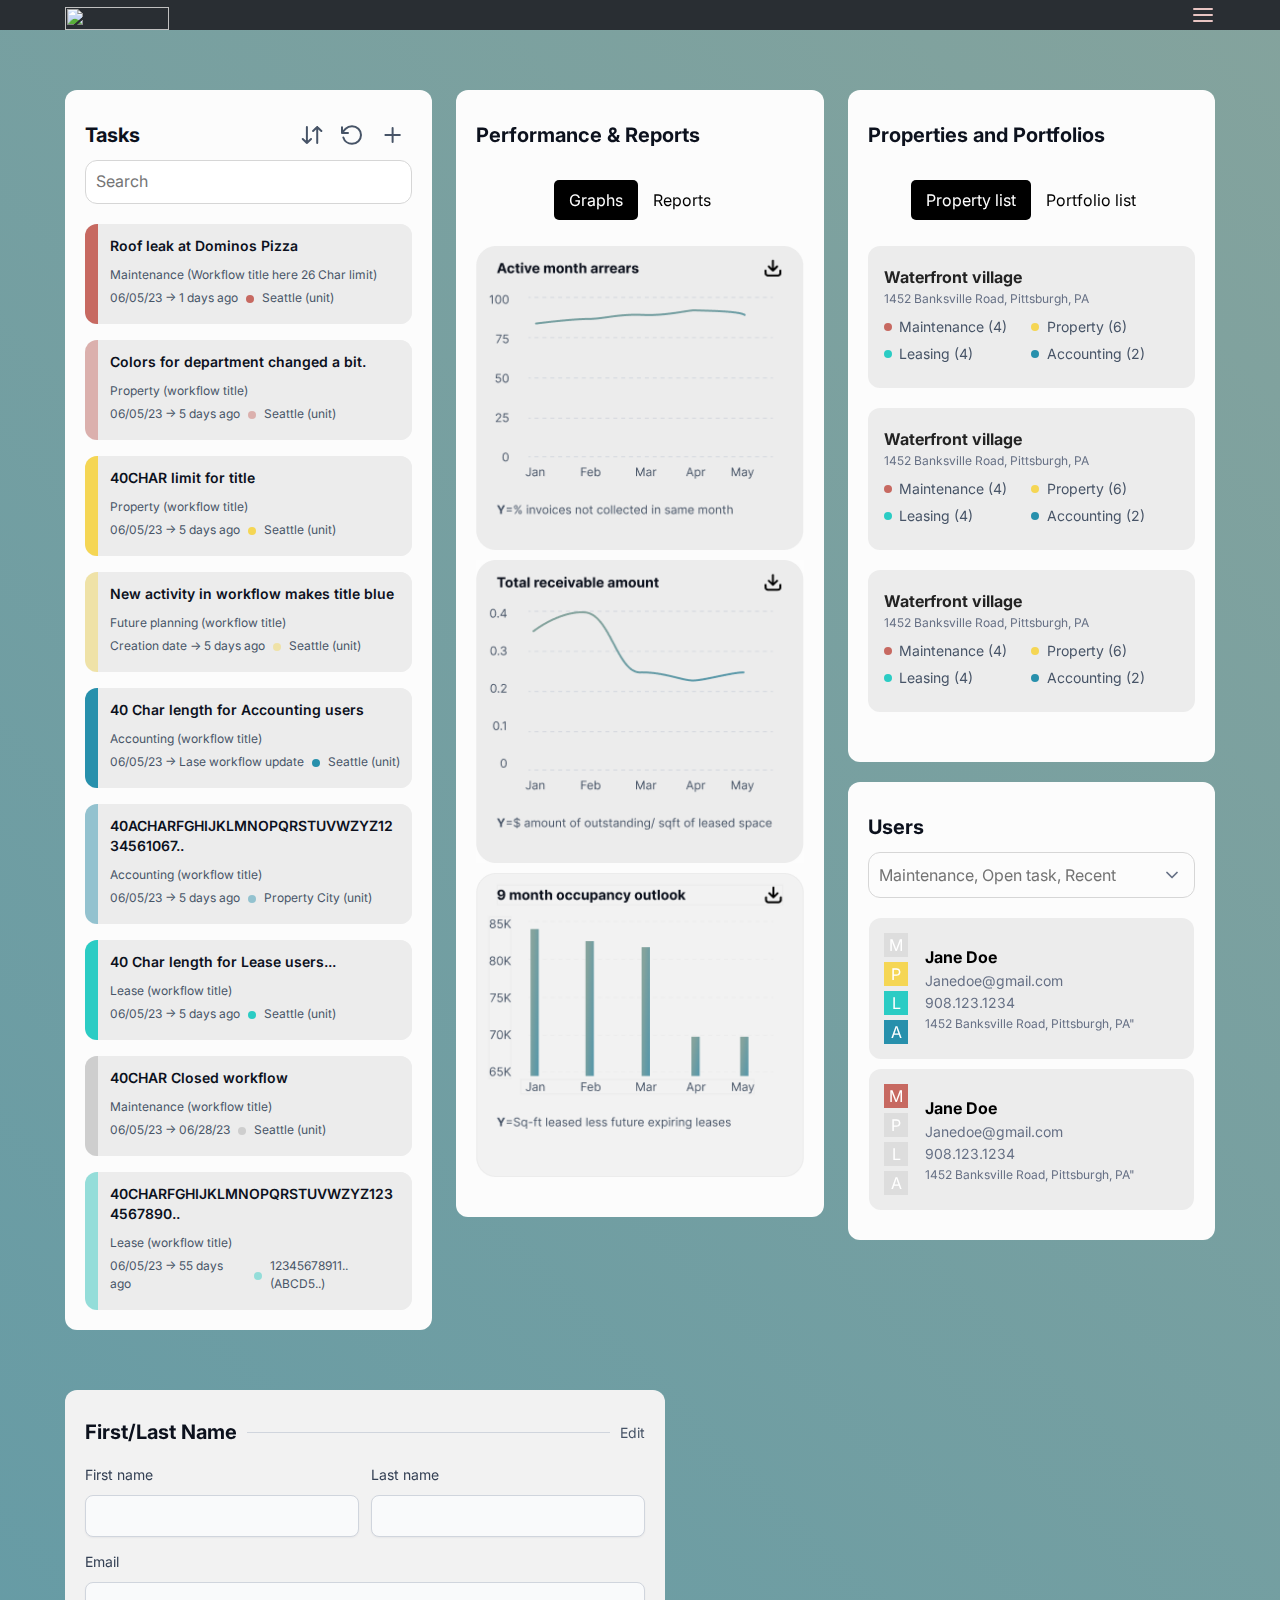
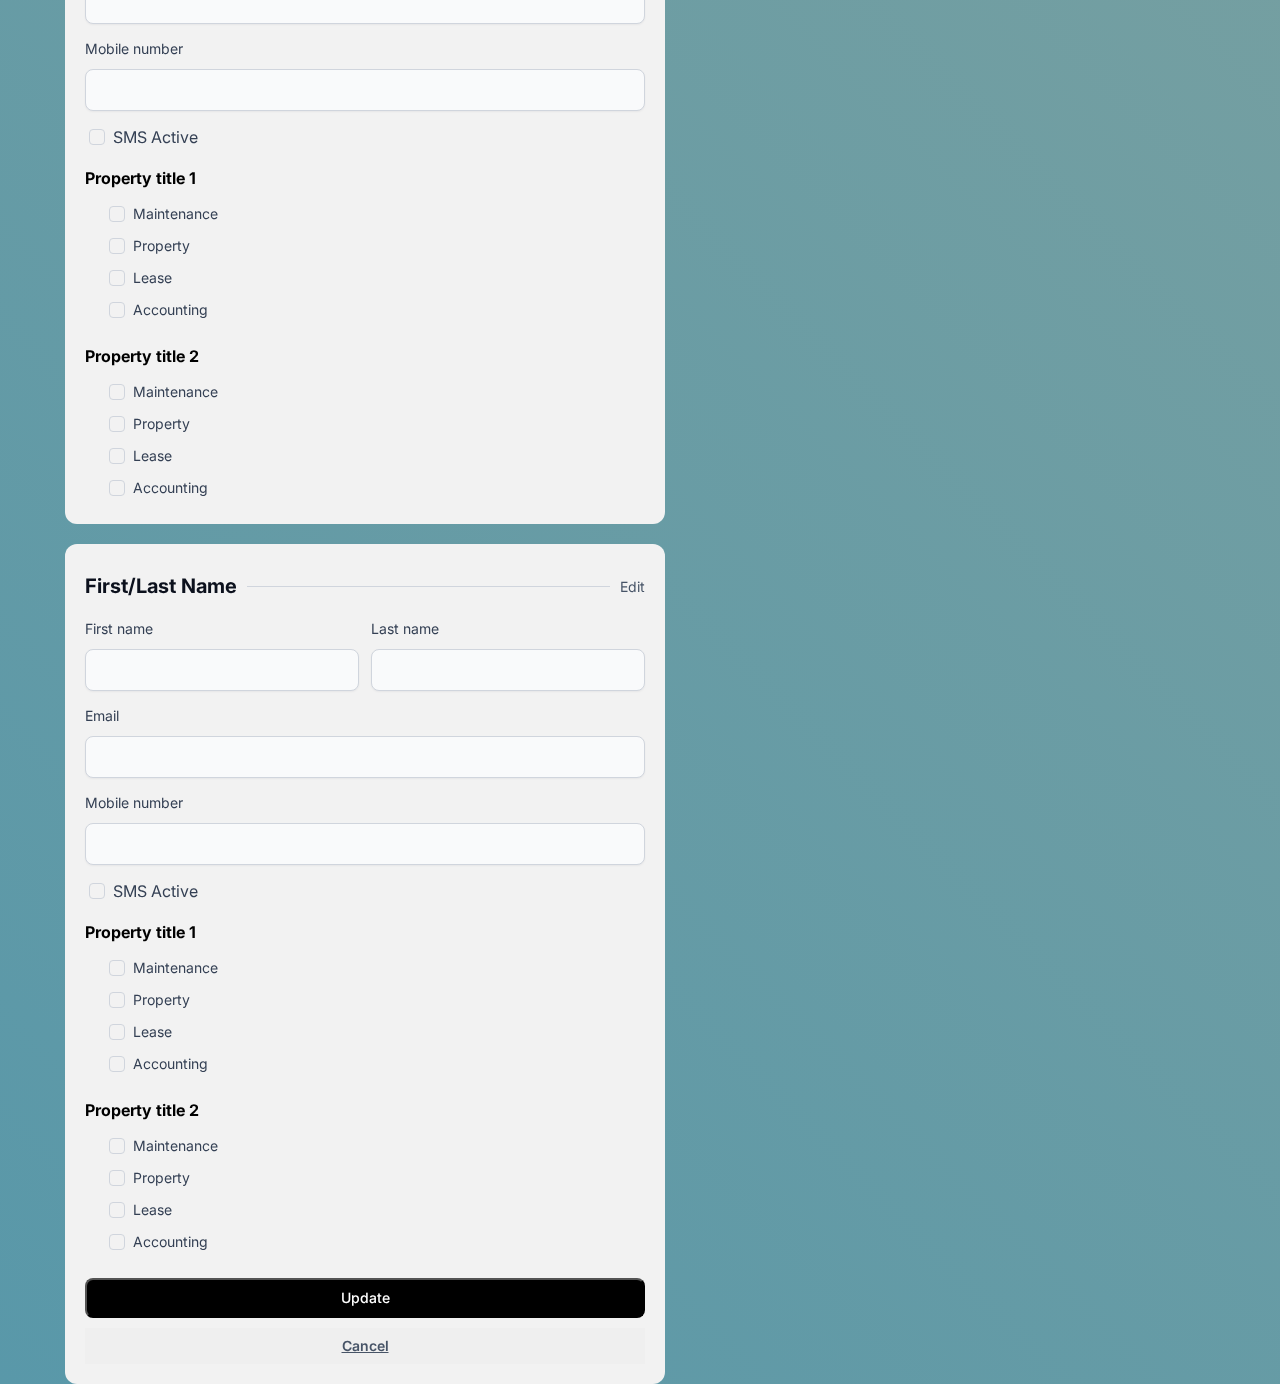
==== index.html @ 8944c0e0 "css" ====
<!DOCTYPE html>
<html>
  <head>
    <meta charset="utf-8" />
    <meta name="viewport" content="width=device-width, initial-scale=1.0">
    <link rel="stylesheet" href="globals.css" />
    <link rel="stylesheet" href="/css/styleguide.css" />
    <link rel="stylesheet" href="/css/bootstrap.css" />
    <link rel="stylesheet" href="/css/style.css" />
    <link rel="stylesheet" href="globals.css" />
      <link rel="stylesheet" href="/css/styleguide.css" />
      <!-- <link rel="stylesheet" href="style.css" /> -->
    <script type="text/javascript" src="bootstrap.js"></script>
    <link rel="stylesheet" href="https://cdnjs.cloudflare.com/ajax/libs/font-awesome/6.6.0/css/all.min.css">
  </head>

  
  <body>
    <div class="dashboard-menu">
      <header class="frame-wrapper">
        <div class="container">
          <div class="row">
            <div class="col-md-6 col-sm-6">
              <img class="u-align-left u-image u-image-default u-image-1" src="https://assets.nicepagecdn.com/51f4b7da/6305210/images/LeasePixie.png" alt="" style="filter: invert(0);max-width: 140px;width: 104px;margin-top: 7px;height:23px">
            </div>
            <div class="col-md-6 col-sm-6 text-right">
              <button class="hamburger-button" onclick="toggleMenu()" aria-label="Open Menu"><img class="hamburger-icon" src="img/menu.svg" alt="Menu" /></button>
              <div id="hamburger-menu">
                <div class="header_menu">
                  <ul class="menu">
                    <li class="sub_menu_item show">
                      <p>Add</p>
                      <div class="sub_menu_arrow">
                        <div class="open_arrow" style="display: block;">
                          <img class="img" src="img/chevron-right.svg">
                        </div>
                        <div class="close_arrow" style="display: none;">
                          <img class="img" src="img/chevron-right-2.svg">
                        </div>
                      </div>
                      <ul class="sub_menu" style="display: block;">
                        <li>User</li>
                        <li>Property</li>
                        <li>Portfolio</li>
                      </ul>
                    </li>
                    <li class="sub_menu_item">
                      <p>Settings</p>
                      <div class="sub_menu_arrow">
                        <div class="open_arrow" style="display: none;">
                          <img class="img" src="img/chevron-right.svg">
                        </div>
                        <div class="close_arrow" style="display: block;">
                          <img class="img" src="img/chevron-right-2.svg">
                        </div>
                      </div>
                      <ul class="sub_menu" style="display: none;">
                        <li>User</li>
                        <li>Portfolio</li>
                      </ul>
                    </li>
                  </ul>
                  
                    
                    <!-- <li class="sub_menu_item">
                      <p>Protfolio list</p>
                        <div class="sub_menu_arrow">
                          <div class="open_arrow">
                            <img class="img" src="img/chevron-right-2.svg">
                          </div>
                          <div class="close_arrow">
                            <img class="img" src="img/chevron-right.svg">
                          </div>
                        </div>
                      <ul class="sub_menu">
                        <li>Sub category 1</li>
                        <li>Sub category 2</li>
                      </ul>
                    </li>
                    <li>Portfolio settings</li>  -->
                  </ul>
                  <div class="graphs-wrapper"><a href="#">Sign out</a></div>
                </div>
              </div>
            </div>
          </div>
        </div>
      </header>

      <div class="breadcrumb_sec" style="display: none;">
        <div class="container">
          <div class="row">
            <div class="col-md-6">
              <img src="img/breadcrumb_logo.svg">
            </div>
            <div class="col-md-6">
              <button class="hamburger-button" onclick="toggleMenu()" aria-label="Open Menu"><img class="hamburger-icon" src="img/menu_icon_black.svg" alt="Menu"></button>
            </div>
          </div>
        </div>
        <div class="container breadcrumb_page">
          <div class="row">
            <div class="col-md-12">
              <ul>
                <li><a href="#">Portfolio Title</a></li>
                <li><a href="#">User Account</a></li>
              </ul>
            </div>
          </div>
        </div>
      </div>

      <div class="main_section">
        <div class="container">
          <div class="row">
            <div class="col-md-4 mb20">
              <div class="news_info_box">
                <div class="box_contant">
                  <div class="heading">
                    <div class="text-wrapper-2">Tasks</div>
                    
                    <div class="top_features">
                      <div class="filter_icon">
                        <div class="filter_open">
                          <img src="img/switch-vertical.svg">
                        </div>
                        <div class="open_menu filter_menu" style="margin-top:-1.6px ; display:none;">
                          <div class="department_info">
                            <div class="menu_title">
                              <span><strong>Department</strong></span>
                              <p><a href="">View all</a></p>
                            </div>
                            <label class="form-group">
                              <input type="checkbox" name="department-info" value="maintenance" id="maintenance" onclick="handleCheckboxClick(this)">Maintenance
                            </label>
                            <label class="form-group">
                              <input type="checkbox" name="department-info" value="property" id="property" onclick="handleCheckboxClick(this)">Property
                            </label>
                            <label class="form-group">
                              <input type="checkbox" name="department-info" value="lease" id="lease" onclick="handleCheckboxClick(this)">Lease
                            </label>
                            <label class="form-group">
                              <input type="checkbox" name="department-info" value="accounting" id="accounting" onclick="handleCheckboxClick(this)">Accounting
                            </label>
                            <label class="form-group">
                              <input type="checkbox" name="department-info" value="Stars and Invites" id="Star-sand-Invites" onclick="handleCheckboxClick(this)">Stars and Invites
                            </label>
                            <label class="form-group">
                              <input type="checkbox" name="department-info" value="No Stars" id="No-Stars" onclick="handleCheckboxClick(this)">No Stars
                            </label>
                          </div>
                          <div class="workflow_status">
                            <div class="menu_title">
                              <span><strong>Workflow status</strong></span>
                              <p style="display: none;"><a href="">View all</a></p>
                            </div>
                            <label class="form-group">
                              <input type="checkbox" name="workflow-status" value="opentasks" id="open_tasks" onclick="handleCheckboxClick(this)">Open tasks
                            </label>
                            <label class="form-group">
                              <input type="checkbox" name="workflow-status" value="closedtasks" id="closed_tasks" onclick="handleCheckboxClick(this)">Closed tasks
                            </label>
                          </div>
                          <div class="sort_order">
                            <div class="menu_title">
                              <span><strong>Sort oder</strong></span>
                              <p style="display: none;"><a href="">View all</a></p>
                            </div>
                            <label class="form-group">
                              <input type="checkbox" name="sort-order" value="recenttop" id="recent_top" onclick="handleCheckboxClick(this)">Recent on top
                            </label>
                            <label class="form-group">
                              <input type="checkbox" name="sort-order" value="recentbottom" id="recent_bottom" onclick="handleCheckboxClick(this)">Recent on bottom
                            </label>
                          </div>
                        </div>
                        <div class="filter_refresh">
                          <img src="img/refresh.svg">
                        </div>
                        <div class="filter_add">
                          <img src="img/plus.svg" alt="Add Workflow">
                        </div>                      
                       
                        <div class="filter_search" style="display: none;">
                          <i class="fa-solid fa-magnifying-glass"></i>
                        </div>
                      </div>
                    </div>
                    <!-- Add Workflow to... -->
                      <!-- Initially hidden form -->
                        <form id="workflow_decribe" class="workflow_add_menu filter_menu">
                          <div class="menu_title">
                            <span><strong>Add Workflow to...</strong></span>
                            <img class="close_form_btn" src="img/x.svg" alt="close">
                          </div>
                          <textarea name="decribe-wordflow" rows="3" placeholder="2 line text box"></textarea>
                          <button type="button" id="suggest_workflow">Suggest workflow</button>
                          <button type="button" id="skip" style="background-color: #f2f2f2;">Skip</button>
                        </form>
                      <!-- Initially hidden Add Menu -->
                      <div class="add_menu filter_menu" id="workflow_decribe_after_skip">
                        <div class="menu_space">
                          <div class="menu_title">
                            <span><strong>Add Workflow</strong></span>
                            <img class="close_workflow_btn" src="img/x.svg">
                          </div>
                          <div class="add_item_form">
                            <div class="form-group">
                              <label for="workflow">Workflow</label>
                              <select name="Workflow" id="choose_workflow" aria-placeholder="Enter workflow">
                                <option value="Workflow-1">Workflow-1</option>
                                <option value="Workflow-2">Workflow-2</option>
                                <option value="Workflow-3">Workflow-3</option>
                                <option value="Workflow-4">Workflow-4</option>
                              </select>
                            </div>
                            <div class="form-group">
                              <label for="workflow">Workflow Title</label>
                              <input type="text" placeholder="Workflow title here">
                            </div>
                            <div class="form-group">
                              <label for="date">Unit</label>
                              <input type="date" min="2024-01-01" max="2034-01-01" placeholder="Enter date">
                            </div>
                            <div class="form-group">
                              <label for="location">Vendor</label>
                              <input type="text" placeholder="Enter city">
                            </div>
                            <button type="button" id="add">Add</button>
                          </div>
                        </div>
                      </div>
                    <!--  -->
                  </div>
                  <div class="filter_search_box">
                    <form class="search-box">
                      <input type="search" name="focus" placeholder="Search" id="search-input" value="">
                    </form>
                  </div>
                  <div class="latest_news_box">                    
                    <div class="flex_wrap_box">
                      <div class="rectangle-1"></div>
                      <div class="tile-revised">
                        <div class="div-wrapper">
                          <p class="text-wrapper-4">Roof leak at Dominos Pizza</p>
                          <div class="div-3">Maintenance (Workflow title here 26 Char limit)</div>
                          <div class="frame-11">
                            <div class="div-3">06/05/23 -> 1 days ago</div>
                            <div class="ellipse-1"></div>
                            <div class="div-3">Seattle (unit)</div>
                          </div>
                        </div>
                      </div>
                    </div>
                    <div class="flex_wrap_box">
                      <div class="rectangle-2"></div>
                          <div class="tile-revised-2">
                            <div class="div-wrapper">
                              <p class="text-wrapper-4">Colors for department changed a bit.</p>
                              <div class="div-3">Property (workflow title)</div>
                              <div class="frame-11">
                                <div class="div-3">06/05/23 -> 5 days ago</div>
                                <div class="ellipse-2"></div>
                                <div class="div-3">Seattle (unit)</div>
                              </div>
                            </div>
                          </div>
                    </div>
                    <div class="flex_wrap_box">
                      <div class="rectangle-3"></div>
                        <div class="tile-revised-2">
                          <div class="div-wrapper">
                            <p class="text-wrapper-4">40CHAR limit for title</p>
                            <div class="div-3">Property (workflow title)</div>
                            <div class="frame-11">
                              <div class="div-3">06/05/23 -> 5 days ago</div>
                              <div class="ellipse-3"></div>
                              <div class="div-3">Seattle (unit)</div>
                            </div>
                          </div>
                        </div>
                    </div>
                    <div class="flex_wrap_box">
                      <div class="rectangle-4"></div>
                      <div class="tile-revised-2">
                        <div class="div-wrapper">
                          <p class="text-wrapper-4">New activity in workflow makes title blue</p>
                          <div class="div-3">Future planning (workflow title)</div>
                          <div class="frame-11">
                            <div class="div-3">Creation date -> 5 days ago</div>
                            <div class="ellipse-4"></div>
                            <div class="div-3">Seattle (unit)</div>
                          </div>
                        </div>
                      </div>
                    </div>
                    <div class="flex_wrap_box">
                      <div class="rectangle-5"></div>
                      <div class="tile-revised-2">
                        <div class="div-wrapper">
                          <p class="text-wrapper-4">40 Char length for Accounting users</p>
                          <div class="div-3">Accounting (workflow title)</div>
                          <div class="frame-11">
                            <div class="div-3">06/05/23 -> Lase workflow update</div>
                            <div class="ellipse-5"></div>
                            <div class="div-3">Seattle (unit)</div>
                          </div>
                        </div>
                      </div>
                    </div>
                    <div class="flex_wrap_box">
                      <div class="rectangle-6"></div>
                      <div class="tile-revised-2">
                        <div class="div-wrapper">
                          <p class="text-wrapper-4">40ACHARFGHIJKLMNOPQRSTUVWZYZ1234561067..</p>
                          <div class="div-3">Accounting (workflow title)</div>
                          <div class="frame-11">
                            <div class="div-3">06/05/23 -> 5 days ago</div>
                            <div class="ellipse-6"></div>
                            <div class="div-3">Property City (unit)</div>
                          </div>                        
                        </div>
                      </div>
                    </div>
                    <div class="flex_wrap_box">
                      <div class="rectangle-7"></div>
                      <div class="tile-revised-2">
                        <div class="div-wrapper">
                          <p class="text-wrapper-4">40 Char length for Lease users...</p>
                          <div class="div-3">Lease (workflow title)</div>
                          <div class="frame-11">
                            <div class="div-3">06/05/23 -> 5 days ago</div>
                            <div class="ellipse-7"></div>
                            <div class="div-3">Seattle (unit)</div>
                          </div>                        
                        </div>
                      </div>
                    </div>
                    <div class="flex_wrap_box">
                      <div class="rectangle-8"></div>
                      <div class="tile-revised-2">
                        <div class="div-wrapper">
                          <p class="text-wrapper-4">40CHAR Closed workflow </p>
                          <div class="div-3">Maintenance (workflow title)</div>
                          <div class="frame-11">
                            <div class="div-3">06/05/23 -> 06/28/23</div>
                            <div class="ellipse-8"></div>
                            <div class="div-3">Seattle (unit)</div>
                          </div>
                        </div>
                      </div>
                    </div>
                    <div class="flex_wrap_box">
                      <div class="rectangle-9"></div>
                      <div class="tile-revised-2">
                        <div class="div-wrapper">
                          <p class="text-wrapper-4">40CHARFGHIJKLMNOPQRSTUVWZYZ1234567890..</p>
                          <div class="div-3">Lease (workflow title)</div>
                          <div class="frame-11">
                            <div class="div-3">06/05/23 -> 55 days ago</div>
                            <div class="ellipse-9"></div>
                            <div class="div-3">12345678911..(ABCD5..)</div>
                          </div>
                        </div>
                      </div>
                    </div>
                  </div>
                </div>
              </div>
            </div>
            
            <div class="col-md-4 mb20">
              <div class="graph_sec_box">
                <div class="box_contant">
                  <div class="tasks-wrapper">
                    <div class="text-wrapper-2">Performance &amp; Reports</div>
                  </div>
                  <div class="graph_report_tabbing">
                    <div class="tabs">
                      <ul id="graph-nav">
                        <li><a href="#graph1">Graphs</a></li>
                        <li><a href="#report2">Reports</a></li>
                      </ul> <!-- END tabs-nav -->
                      <div id="tabs-content">
                        <div id="graph1" class="tab-content">
                          <!-- <p>Graphs</p> -->
                          <a href="#"><!-- when click download pdf -->
                            <img src="img/graph-1.png">
                          </a>
                          <a href="#"><!-- when click download pdf -->
                            <img src="img/graph-2.png">
                          </a>
                          <a href="#"><!-- when click download pdf -->
                            <img src="img/graph-3.png">
                          </a>
                        </div>
                        <div id="report2" class="tab-content">
                          <div class="download_pdf">
                            <ul class="title_pdf">
                                <li>Name</li>
                                <li>File type/size</li>
                            </ul>
                            <a href="#" class="download_here">
                                <ul class="pdf_flex_wrap">
                                    <li>22 Char Limit</li>
                                    <li>PDF</li>
                                </ul>
                            </a>
                            <a href="#" class="download_here">
                                <ul class="pdf_flex_wrap">
                                    <li>08/23 Bank Transaction</li>
                                    <li>PDF</li>
                                </ul>
                            </a>
                            <a href="#" class="download_here">
                                <ul class="pdf_flex_wrap">
                                    <li>07/23 Rent Roll</li>
                                    <li>PDF</li>
                                </ul>
                            </a>
                            <a href="#" class="download_here">
                                <ul class="pdf_flex_wrap">
                                    <li>Renewal report</li>
                                    <li>PDF</li>
                                </ul>
                            </a>
                            <a href="#" class="download_here">
                                <ul class="pdf_flex_wrap">
                                    <li>22 Char Limit</li>
                                    <li>PDF</li>
                                </ul>
                            </a>
                            <a href="#" class="download_here">
                                <ul class="pdf_flex_wrap">
                                    <li>22 Char Limit</li>
                                    <li>PDF</li>
                                </ul>
                            </a>
                            </div>
                        </div>
                      </div> <!-- END tabs-content -->
                    </div> <!-- END tabs -->
                    <!-- <div class="div-4">
                      <div class="input-with-label">
                        <div class="input">
                          <div class="content">
                            <div class="div-2"><div class="text">3 selected</div></div>
                          </div>
                          <img class="img-3" src="img/graph-3.png" />
                        </div>
                      </div>
                    </div> -->
                  </div>
                </div>
              </div>
              <!-- <div class="tenant_drop_down">
                <select name="tenant" id="tenant">
                  <option value="Bottom 20% Tenant">Bottom 20% Tenant</option>
                  <option value="Tenant 2">Tenant 2</option>
                  <option value="Tenant 3">Tenant 3</option>
                  <option value="Tenant 4">Tenant 4</option>
                </select>
              </div> -->
            </div>
            
            <div class="col-md-4 mb20">
              <div class="properties_box">
                <div class="portfolio_box">
                  <div class="heading-2">
                    <div class="text-wrapper-2">Properties and Portfolios</div>
                    
                    <!-- <div class="top_features">
                      <div class="filter_icon">
                        <div class="filter_open">
                          <i class="fa-solid fa-arrow-right-arrow-left"></i>
                        </div>
                        <div class="filter_refresh">
                          <i class="fa-solid fa-arrow-rotate-left"></i>
                        </div>
                        <div class="filter_add">
                          <i class="fa-solid fa-plus"></i>
                        </div>
                        <div class="filter_search">
                          <i class="fa-solid fa-magnifying-glass"></i>
                        </div>
                      </div>
                    </div> -->
                  </div>
                  <div class="portfolio_tabbing">
                    <div class="tabs">
                      <ul id="portfolio-nav">
                        <li><a href="#portfolio1">Property list</a></li>
                        <li><a href="#portfolio2">Portfolio list</a></li>
                      </ul>
                    </div>
                    <div id="tabs-content">
                      <div id="portfolio1" class="tab-content">
                        <div class="portfolio_info">
                          <div class="info_title">
                            <div class="text-wrapper-11">Waterfront village</div>
                            <p class="text-wrapper-12">1452 Banksville Road, Pittsburgh, PA</p>
                          </div>
                          <div class="info_detail">
                            <div class="detail_step">
                              <ul>
                                <li><div class="ellipse-1"></div></li>
                                <li><div class="div-3">Maintenance (4)</div></li>
                              </ul>
                              <ul>
                                <li><div class="ellipse-2"></div></li>
                                <li><div class="div-3">Leasing (4)</div></li>
                              </ul>
                            </div>
                            <div class="detail_step">
                              <ul>
                                <li><div class="ellipse-3"></div></li>
                                <li><div class="div-3">Property (6)</div></li>
                              </ul>
                              <ul>
                                <li><div class="ellipse-4"></div></li>
                                <li><div class="div-3">Accounting (2)</div></li>
                              </ul>
                            </div>
                          </div>
                        </div>
                        <div class="portfolio_info">
                          <div class="info_title">
                            <div class="text-wrapper-11">Waterfront village</div>
                            <p class="text-wrapper-12">1452 Banksville Road, Pittsburgh, PA</p>
                          </div>
                          <div class="info_detail">
                            <div class="detail_step">
                              <ul>
                                <li><div class="ellipse-1"></div></li>
                                <li><div class="div-3">Maintenance (4)</div></li>
                              </ul>
                              <ul>
                                <li><div class="ellipse-2"></div></li>
                                <li><div class="div-3">Leasing (4)</div></li>
                              </ul>
                            </div>
                            <div class="detail_step">
                              <ul>
                                <li><div class="ellipse-3"></div></li>
                                <li><div class="div-3">Property (6)</div></li>
                              </ul>
                              <ul>
                                <li><div class="ellipse-4"></div></li>
                                <li><div class="div-3">Accounting (2)</div></li>
                              </ul>
                            </div>
                          </div>
                        </div>
                        <div class="portfolio_info">
                          <div class="info_title">
                            <div class="text-wrapper-11">Waterfront village</div>
                            <p class="text-wrapper-12">1452 Banksville Road, Pittsburgh, PA</p>
                          </div>
                          <div class="info_detail">
                            <div class="detail_step">
                              <ul>
                                <li><div class="ellipse-1"></div></li>
                                <li><div class="div-3">Maintenance (4)</div></li>
                              </ul>
                              <ul>
                                <li><div class="ellipse-2"></div></li>
                                <li><div class="div-3">Leasing (4)</div></li>
                              </ul>
                            </div>
                            <div class="detail_step">
                              <ul>
                                <li><div class="ellipse-3"></div></li>
                                <li><div class="div-3">Property (6)</div></li>
                              </ul>
                              <ul>
                                <li><div class="ellipse-4"></div></li>
                                <li><div class="div-3">Accounting (2)</div></li>
                              </ul>
                            </div>
                          </div>
                        </div>
                      </div>
                      <div id="portfolio2" class="tab-content">
                        <div class="portfolio_info">
                          <div class="info_title">
                            <div class="text-wrapper-11">35CHAR Use this card circular bar color..</div>
                              <div class="detail_info_property">
                                <ul class="info_property">
                                    <li><strong class="pro_num">5</strong> properties</li>
                                    <li><strong class="pro_size">89000</strong> sqft</li>
                                </ul>
                                <div class="pro_rate">
                                    <span> <img class="ellipse" src="img/ellipse-1.svg" /> 88%</span>
                                </div>
                            </div>
                          </div>
                        </div>
                        <div class="portfolio_info">
                          <div class="info_title">
                            <div class="text-wrapper-11">Add static filter/text bar just like reports </div>
                              <div class="detail_info_property">
                                <ul class="info_property">
                                    <li><strong class="pro_num">5</strong> properties</li>
                                    <li><strong class="pro_size">89000</strong> sqft</li>
                                </ul>
                                <div class="pro_rate">
                                  <span> <img class="ellipse" src="img/ellipse-1.svg" /> 88%</span>
                              </div>
                            </div>
                          </div>
                        </div>
                        <div class="portfolio_info">
                          <div class="info_title">
                            <div class="text-wrapper-11">Grant street Reality Holdings</div>
                              <div class="detail_info_property">
                                <ul class="info_property">
                                    <li><strong class="pro_num">5</strong> properties</li>
                                    <li><strong class="pro_size">89000</strong> sqft</li>
                                </ul>
                                <div class="pro_rate">
                                  <span> <img class="ellipse" src="img/ellipse-1.svg" /> 88%</span>
                              </div>
                              </div>
                          </div>
                        </div>
                        <div class="portfolio_info">
                          <div class="info_title">
                            <div class="text-wrapper-11">Grant street Reality Holdings</div>
                            <div class="detail_info_property">
                              <ul class="info_property">
                                  <li><strong class="pro_num">5</strong> properties</li>
                                  <li><strong class="pro_size">89000</strong> sqft</li>
                              </ul>
                              <div class="pro_rate">
                                <span> <img class="ellipse" src="img/ellipse-1.svg" /> 88%</span>
                            </div>
                            </div>
                          </div>
                        </div>
                        <div class="portfolio_info">
                          <div class="info_title">
                            <div class="text-wrapper-11">Grant street Reality Holdings</div>
                            <div class="detail_info_property">
                              <ul class="info_property">
                                  <li><strong class="pro_num">5</strong> properties</li>
                                  <li><strong class="pro_size">89000</strong> sqft</li>
                              </ul>
                              <div class="pro_rate">
                                <span> <img class="ellipse" src="img/ellipse-1.svg" /> 88%</span>
                            </div>
                            </div>
                          </div>
                        </div>
                        <div class="portfolio_info">
                          <div class="info_title">
                            <div class="text-wrapper-11">Grant street Reality Holdings</div>
                            <div class="detail_info_property">
                              <ul class="info_property">
                                  <li><strong class="pro_num">5</strong> properties</li>
                                  <li><strong class="pro_size">89000</strong> sqft</li>
                              </ul>
                              <div class="pro_rate">
                                <span> <img class="ellipse" src="img/ellipse-1.svg" /> 88%</span>
                            </div>
                            </div>
                          </div>
                        </div>
                      </div>
                    </div>
                  </div>
                </div>
                <div class="user_info mt-20">
                  <div class="heading-2">
                    <div class="text-wrapper-2">Users</div>
                    <!-- <div class="top_features">
                      <div class="filter_icon">
                        <div class="filter_open">
                          <i class="fa-solid fa-arrow-right-arrow-left"></i>
                        </div>
                        <div class="filter_refresh">
                          <i class="fa-solid fa-arrow-rotate-left"></i>
                        </div>
                        <div class="filter_add">
                          <i class="fa-solid fa-plus"></i>
                        </div>
                        <div class="filter_search">
                          <i class="fa-solid fa-magnifying-glass"></i>
                        </div>
                      </div>
                    </div> -->
                  </div>
                  <div class="filter_drop_down">
                    <!-- <label for="cars">Sort by</label> -->
                    <select name="filter_sort_by" id="filter_sort_by">
                      <option value="Maintenance, Open task, Recent">Maintenance, Open task, Recent</option>
                      <option value="Maintenance, Open task, Recent">Maintenance, Open task, Recent</option>
                      <option value="Maintenance, Open task, Recent">Maintenance, Open task, Recent</option>
                      <option value="Maintenance, Open task, Recent">Maintenance, Open task, Recent</option>
                    </select>
                  </div>
                  <div class="user_detail">
                    <div class="user_1">
                      <div class="frame-29">
                        <div class="frame-30">
                          <div class="frame-31">
                            <div>M</div>
                          </div>
                          <div class="frame-32">
                            <div>P</div>
                          </div>
                          <div class="frame-33">
                            <div>L</div>
                          </div>
                          <div class="frame-34">
                            <div>A</div>
                          </div>
                        </div>
                      </div>
                      <div class="user_content">
                        <div><strong>Jane Doe</strong></div>
                        <div>Janedoe@gmail.com</div>
                        <div><a href="tel:908.123.1234">908.123.1234</a></div>
                        <div class="address">1452 Banksville Road, Pittsburgh, PA&#34;</div>
                      </div>
                    </div>
                    <div class="user_2">
                      <div class="frame-29">
                        <div class="frame-30">
                          <div class="frame-31">
                            <div>M</div>
                          </div>
                          <div class="frame-32">
                            <div>P</div>
                          </div>
                          <div class="frame-33">
                            <div>L</div>
                          </div>
                          <div class="frame-34">
                            <div>A</div>
                          </div>
                        </div>
                      </div>
                      <div class="user_content">
                        <div><strong>Jane Doe</strong></div>
                        <div>Janedoe@gmail.com</div>
                        <div><a href="tel:908.123.1234">908.123.1234</a></div>
                        <div class="address">1452 Banksville Road, Pittsburgh, PA&#34;</div>
                      </div>
                    </div>
                  </div>
                </div>
              </div>
            </div>
          </div>
        </div>
      </div>
      
      
      
      
      
      <div class="user_information">
        <div class="container">
          <div class="row">
            <div class="col-md-12">
              <div class="user_acoount_1">
                <div class="box_contant">
                  <div class="user_title">
                    <div class="text-wrapper-2">First/Last Name</div>
                    <div class="user_edit"><a href="#">Edit</a></div>
                  </div>
                  <div class="user_form">
                    <div class="flex_wrap">
                      <div class="form-group">
                        <label for="firstname">First name</label>
                        <input type="text" name="first-name">
                      </div>
                      <div class="form-group">
                        <label for="lastname">Last name</label>
                        <input type="text" name="last-name">
                      </div>
                    </div>
                    <div class="form-group">
                      <label for="Email">Email</label>
                      <input type="email" name="Email">
                    </div>
                    <div class="form-group">
                      <label for="lastname">Mobile number</label>
                      <input type="number" name="Mobile number">
                    </div>
                    <label class="active_sms">
                      <input type="checkbox" name="smsactive" value="smsactive" id="smsactive" onclick="handleCheckboxClick(this)">SMS Active
                    </label>
                    <div class="proerty_info">
                      <div class="menu_title">
                        <span><strong>Property title 1</strong></span>
                      </div>
                      <label class="form-group">
                        <input type="checkbox" name="department-info" value="maintenance" id="maintenance" onclick="handleCheckboxClick(this)">Maintenance
                      </label>
                      <label class="form-group">
                        <input type="checkbox" name="department-info" value="property" id="property" onclick="handleCheckboxClick(this)">Property
                      </label>
                      <label class="form-group">
                        <input type="checkbox" name="department-info" value="lease" id="lease" onclick="handleCheckboxClick(this)">Lease
                      </label>
                      <label class="form-group">
                        <input type="checkbox" name="department-info" value="accounting" id="accounting" onclick="handleCheckboxClick(this)">Accounting
                      </label>
                    </div>
                    <div class="proerty_info">
                      <div class="menu_title">
                        <span><strong>Property title 2</strong></span>
                      </div>
                      <label class="form-group">
                        <input type="checkbox" name="department-info" value="maintenance" id="maintenance" onclick="handleCheckboxClick(this)">Maintenance
                      </label>
                      <label class="form-group">
                        <input type="checkbox" name="department-info" value="property" id="property" onclick="handleCheckboxClick(this)">Property
                      </label>
                      <label class="form-group">
                        <input type="checkbox" name="department-info" value="lease" id="lease" onclick="handleCheckboxClick(this)">Lease
                      </label>
                      <label class="form-group">
                        <input type="checkbox" name="department-info" value="accounting" id="accounting" onclick="handleCheckboxClick(this)">Accounting
                      </label>
                    </div>
          
                  </div>
                </div>
              </div>
              <div class="user_acoount_2">
                <div class="box_contant">
                  <div class="user_title">
                    <div class="text-wrapper-2">First/Last Name</div>
                    <div class="user_edit"><a href="#">Edit</a></div>
                  </div>
                  <div class="user_form">
                    <div class="flex_wrap">
                      <div class="form-group">
                        <label for="firstname">First name</label>
                        <input type="text" name="first-name">
                      </div>
                      <div class="form-group">
                        <label for="lastname">Last name</label>
                        <input type="text" name="last-name">
                      </div>
                    </div>
                    <div class="form-group">
                      <label for="Email">Email</label>
                      <input type="email" name="Email">
                    </div>
                    <div class="form-group">
                      <label for="lastname">Mobile number</label>
                      <input type="number" name="Mobile number">
                    </div>
                    <label class="active_sms">
                      <input type="checkbox" name="smsactive" value="smsactive" id="smsactive">SMS Active
                    </label>
                    <div class="proerty_info">
                      <div class="menu_title">
                        <span><strong>Property title 1</strong></span>
                      </div>
                      <label class="form-group">
                        <input type="checkbox" name="department-info" value="maintenance" id="maintenance">Maintenance
                      </label>
                      <label class="form-group">
                        <input type="checkbox" name="department-info" value="property" id="property">Property
                      </label>
                      <label class="form-group">
                        <input type="checkbox" name="department-info" value="lease" id="lease">Lease
                      </label>
                      <label class="form-group">
                        <input type="checkbox" name="department-info" value="accounting" id="accounting">Accounting
                      </label>
                    </div>
                    <div class="proerty_info">
                      <div class="menu_title">
                        <span><strong>Property title 2</strong></span>
                      </div>
                      <label class="form-group">
                        <input type="checkbox" name="department-info" value="maintenance" id="maintenance">Maintenance
                      </label>
                      <label class="form-group">
                        <input type="checkbox" name="department-info" value="property" id="property">Property
                      </label>
                      <label class="form-group">
                        <input type="checkbox" name="department-info" value="lease" id="lease" onclick="handleCheckboxClick(this)">Lease
                      </label>
                      <label class="form-group">
                        <input type="checkbox" name="department-info" value="accounting" id="accounting" onclick="handleCheckboxClick(this)">Accounting
                      </label>
                    </div>
                    <div class="btn_wrap">
                      <button type="button" id="update">Update</button>
                      <button type="button" id="cancel">Cancel</button>
                    </div>
                  </div>
                </div>
              </div>
            </div>
          </div>
        </div>
      </div>



    </div>
<!-- dashboard-menu end -->




    <!-- hamburger-button -->
  <script>
    document.addEventListener("DOMContentLoaded", function () {
    const button = document.querySelector(".hamburger-button");
    const menu = document.getElementById("hamburger-menu");

    // Function to toggle the menu visibility
    function toggleMenu() {
        const isOpen = menu.style.display === "block";
        menu.style.display = isOpen ? "none" : "block";
        button.setAttribute("aria-expanded", !isOpen);
        button.setAttribute("aria-label", isOpen ? "Open Menu" : "Close Menu");
    }

    // Add event listener to the hamburger button
    if (button) {
        button.addEventListener("click", function (event) {
            event.stopPropagation();  // Prevent the event from propagating to document
            toggleMenu();
        });
    }

    // Close the menu if clicked outside of the menu or button
    document.addEventListener("click", function (event) {
        const isClickInsideMenu = menu.contains(event.target);
        const isClickInsideButton = button.contains(event.target);

        if (!isClickInsideMenu && !isClickInsideButton) {
            // If clicked outside, hide the menu
            menu.style.display = "none";
            button.setAttribute("aria-expanded", "false");
            button.setAttribute("aria-label", "Open Menu");
        }
    });
});
  </script>
  <script src="https://code.jquery.com/jquery-3.6.0.min.js"></script>
  
  <script>
    // Show the first tab and hide the rest
    $('#graph-nav li:first-child').addClass('active');
    $('.graph_report_tabbing .tab-content').hide();
    $('.graph_report_tabbing .tab-content:first').show();
    
    // Click function
    $('#graph-nav li').click(function(){
      $('#graph-nav li').removeClass('active');
      $(this).addClass('active');
      $('.graph_report_tabbing .tab-content').hide();
      
      var activeTab = $(this).find('a').attr('href');
      $(activeTab).fadeIn();
      return false;
    });
  </script>
  <script>
    // Show the first tab and hide the rest
    $('#portfolio-nav li:first-child').addClass('active');
    $('.portfolio_tabbing .tab-content').hide();
    $('.portfolio_tabbing .tab-content:first').show();
    
    // Click function
    $('#portfolio-nav li').click(function(){
      $('#portfolio-nav li').removeClass('active');
      $(this).addClass('active');
      $('.portfolio_tabbing .tab-content').hide();
      
      var activeTab = $(this).find('a').attr('href');
      $(activeTab).fadeIn();
      return false;
    });
  </script>
  <script>
  // $(document).ready(function() {
  //   // Toggle class on clicking the icon
  //   $(".filter_open").on("click", function(event) {
  //       $(this).toggleClass("filter_open_menu"); // Toggle the menu class on the icon
  //       // Prevent the click from propagating further
  //       event.stopPropagation();
  //   });
  //   // Prevent clicks inside .filter_menu from closing the menu
  //   $(".open_menu").on("click", function(event) {
  //       event.stopPropagation(); // Prevent click events inside .filter_menu from affecting .filter_open
  //   });

  //   // When clicking outside, close the menu if .filter_open_menu is active
  //   $(document).on("click", function() {
  //       $(".filter_open").removeClass("filter_open_menu"); // Remove the menu class only on clicking outside
  //   });
  // });

  // OPEN MENU (old script)
      document.addEventListener("DOMContentLoaded", function() {
        const filterAdd = document.querySelector('.filter_open');
        const addMenu = document.querySelector('.open_menu');
        const closeButton = addMenu.querySelector('.fa-xmark');

        // Toggle the visibility of the add_menu when filter_add is clicked
        filterAdd.addEventListener('click', function() {
          addMenu.style.display = addMenu.style.display === 'none' || addMenu.style.display === '' ? 'block' : 'none';
        });

        // Close the add_menu when the close button (X) is clicked
        closeButton.addEventListener('click', function() {
          addMenu.style.display = 'none';
        });
      });
  // ADD MENU (old script)
      // document.addEventListener("DOMContentLoaded", function() {
      //   const filterAdd = document.querySelector('.filter_add');
      //   const addMenu = document.querySelector('.add_menu');
      //   const closeButton = addMenu.querySelector('.fa-xmark');

      //   // Toggle the visibility of the add_menu when filter_add is clicked
      //     filterAdd.addEventListener('click', function() {
      //     addMenu.style.display = addMenu.style.display === 'none' || addMenu.style.display === '' ? 'block' : 'none';
      //   });

      //   // Close the add_menu when the close button (X) is clicked
      //   closeButton.addEventListener('click', function() {
      //     addMenu.style.display = 'none';
      //   });
      // });



  // =========== NEW SCRIPT ===========

  // document.addEventListener("DOMContentLoaded", function() {
  //   const filterOpen = document.querySelector('.filter_open');
  //   const openMenu = document.querySelector('.open_menu');
  //   const closeButton = openMenu.querySelector('.fa-xmark');

  //   // Toggle visibility of the openMenu
  //   filterOpen.addEventListener('click', function(event) {
  //     event.stopPropagation();
  //     openMenu.style.display = openMenu.style.display === 'none' || openMenu.style.display === '' ? 'block' : 'none';
  //   });

  //   // Close the openMenu when the close button is clicked
  //   closeButton.addEventListener('click', function() {
  //     openMenu.style.display = 'none';
  //   });

  //   // Close the openMenu when clicking outside
  //   document.addEventListener('click', function(event) {
  //     if (!openMenu.contains(event.target) && !filterOpen.contains(event.target)) {
  //       openMenu.style.display = 'none';
  //     }
  //   });
  // });    
  </script>

  <!--  THIS IS FOR Department AND Add Workflow to.. -->

 <script>
 // Wait for the DOM content to fully load
document.addEventListener('DOMContentLoaded', function () {
  
  // Function to hide all menus and reset button styles
  function hideAllMenusAndResetStyles() {
    const openMenu = document.querySelector('.open_menu.filter_menu');
    const workflowForm = document.querySelector('#workflow_decribe');
    const workflowDecribeAfterSkip = document.querySelector('#workflow_decribe_after_skip');
    const filterOpenButton = document.querySelector('.filter_open');
    const filterAddButton = document.querySelector('.filter_add');
    
    if (openMenu) openMenu.style.display = 'none';
    if (workflowForm) workflowForm.style.display = 'none';
    if (workflowDecribeAfterSkip) workflowDecribeAfterSkip.style.display = 'none';
    
    // Reset background colors
    if (filterOpenButton) filterOpenButton.style.backgroundColor = '';
    if (filterAddButton) filterAddButton.style.backgroundColor = '';
  }

  // Handle the "Filter Open" button click
  const filterOpenButton = document.querySelector('.filter_open');
  if (filterOpenButton) {
    filterOpenButton.addEventListener('click', function (event) {
      const openMenu = document.querySelector('.open_menu.filter_menu');
      
      // Prevent hiding when clicking the button itself
      event.stopPropagation();

      // Hide all menus and reset styles before toggling
      hideAllMenusAndResetStyles();

      // Set background color for this button
      filterOpenButton.style.backgroundColor = '#F2F2F2';

      // Toggle the filter menu
      if (openMenu && (openMenu.style.display === 'none' || openMenu.style.display === '')) {
        openMenu.style.display = 'block';
      }
    });
  } else {
    console.error("Element .filter_open not found.");
  }

  // Handle the "Add Workflow" button click
  const filterAddButton = document.querySelector('.filter_add');
  if (filterAddButton) {
    filterAddButton.addEventListener('click', function (event) {
      const workflowForm = document.querySelector('#workflow_decribe');
      const workflowDecribeAfterSkip = document.querySelector('#workflow_decribe_after_skip');
      
      // Prevent hiding when clicking the button itself
      event.stopPropagation();

      // Hide all menus and reset styles before toggling
      hideAllMenusAndResetStyles();

      // Set background color for this button
      filterAddButton.style.backgroundColor = '#F2F2F2';

      // Toggle the workflow form
      if (workflowForm && (workflowForm.style.display === 'none' || workflowForm.style.display === '')) {
        workflowForm.style.display = 'block';
        
      }
    });
  } else {
    console.error("Element .filter_add not found.");
  }

  // Close menus when clicking outside the designated areas
  document.addEventListener('click', function () {
    hideAllMenusAndResetStyles();
  });

  // Prevent the document click handler from closing the menu when clicking inside the menu areas
  const menuAreas = document.querySelectorAll('.open_menu.filter_menu, #workflow_decribe');
  menuAreas.forEach(menu => {
    menu.addEventListener('click', function (event) {
      event.stopPropagation();
    });
  });
});

  document.addEventListener('DOMContentLoaded', function () {
  const skipButton = document.querySelector('#skip');
  const workflowForm = document.querySelector('#workflow_decribe');
  const addMenu = document.querySelector('.add_menu');
  const menuItems = document.querySelectorAll('.sub_menu_item');

  // Function to toggle visibility of workflow form and Add Menu
  function toggleSkipButtonAction() {
    if (workflowForm.style.display === 'none') {
      workflowForm.style.display = 'block';
      addMenu.style.display = 'none';
    } else {
      workflowForm.style.display = 'none';
      addMenu.style.display = 'block';
    }
  }

  // Function to close all open elements
  function closeAll() {
    workflowForm.style.display = 'none';
    addMenu.style.display = 'none';
    collapseAllSubMenus();
  }

  // Event listener for the skip button
  if (skipButton) {
    skipButton.addEventListener('click', function (event) {
      toggleSkipButtonAction();
      event.stopPropagation(); // Prevent click from bubbling to document
    });
  } else {
    console.error("Element #skip not found.");
  }

  // Attach click handlers to all menu items with the class .sub_menu_item
  menuItems.forEach(item => {
    item.addEventListener('click', function (event) {
      toggleSubMenu(item);
      event.stopPropagation(); // Prevent click from propagating to document
    });
  });

  // Close all elements when clicking outside
  document.addEventListener('click', function (event) {
    const clickedInside = event.target.closest('.sub_menu_item') || event.target.closest('#skip') || event.target.closest('#workflow_decribe') || event.target.closest('.add_menu');
    if (!clickedInside) {
      closeAll();
    }
  });
});

document.addEventListener('DOMContentLoaded', function () {
  const closeIcon = document.querySelector('.close_workflow_btn'); // Select the close icon
  const addMenu = document.querySelector('.add_menu.filter_menu'); // Select the target div

  if (closeIcon && addMenu) {
    closeIcon.addEventListener('click', function () {
      addMenu.style.display = 'none'; // Hide the div
    });
  } else {
    console.error("Close icon or target div not found.");
  }
});

 </script>




<script>
  // Select the close button
const closeButton = document.querySelector('.close_form_btn');

// Add a click event listener to the close button
closeButton.addEventListener('click', function () {
  // Find the form element to hide
  const formElement = document.getElementById('workflow_decribe');
  if (formElement) {
    formElement.style.display = 'none'; // Hide the form
  }
});

  function handleCheckboxClick(clickedCheckbox) {
    const checkboxes = document.querySelectorAll(`input[name="${clickedCheckbox.name}"]`);
    checkboxes.forEach(checkbox => {
      if (checkbox !== clickedCheckbox) {
        checkbox.checked = false;
      }
    });
  }
 </script>
  
<!--  THIS IS FOR Add AND Setting -->
  <script>

       // Function to collapse all submenus
    function collapseAllSubMenus() {
    const subMenus = document.querySelectorAll('.sub_menu');
    const arrows = document.querySelectorAll('.sub_menu_arrow .open_arrow, .sub_menu_arrow .close_arrow');
    const menuTexts = document.querySelectorAll('.sub_menu_item > p');
    const menuTextsShow = document.querySelectorAll('.sub_menu_item.show > p');
      

    // Hide all submenus and reset text styles
    subMenus.forEach(menu => menu.style.display = 'none');
    menuTexts.forEach(text => text.style.fontWeight = 'normal');
    menuTextsShow.forEach(text => text.style.fontWeight = 'normal');

    // Ensure all arrows are reset
    arrows.forEach(arrow => {
      if (arrow.classList.contains('open_arrow')) {
        arrow.style.display = 'none'; // Hide open arrow
      } else {
        arrow.style.display = 'block'; // Show close arrow
      }
    });
  }

  // Function to toggle a specific submenu
  function toggleSubMenu(parentItem) {
    const subMenu = parentItem.querySelector('.sub_menu');
    const openArrow = parentItem.querySelector('.open_arrow');
    const closeArrow = parentItem.querySelector('.close_arrow');
    const menuText = parentItem.querySelector('p');

    if (subMenu) {
      if (subMenu.style.display === 'block') {
        // Collapse the submenu
        subMenu.style.display = 'none';
        openArrow.style.display = 'none'; // Hide open arrow
        closeArrow.style.display = 'block'; // Show close arrow
        menuText.style.fontWeight = 'normal'; // Normal font
      } else {
        // Collapse others and expand this one
        collapseAllSubMenus();
        subMenu.style.display = 'block';
        openArrow.style.display = 'block'; // Show open arrow
        closeArrow.style.display = 'none'; // Hide close arrow
        menuText.style.fontWeight = 'bold'; // Bold font
      }
    }
  }
     </script>
  </body>
</html>
---- css/styleguide.css ----
:root {
  --card: rgba(234, 236, 240, 0.5);
  --gray-950: rgba(12, 17, 29, 1);
  --gray-600: rgba(71, 84, 103, 1);
  --gray-25: rgba(252, 252, 253, 1);
  --gray-900: rgba(16, 24, 40, 1);
  --gray-500: rgba(102, 112, 133, 1);
  --basewhite: rgba(255, 255, 255, 1);
  --gray-300: rgba(208, 213, 221, 1);
  --gray-200: rgba(234, 236, 240, 1);
  --card: rgba(234, 236, 240, 0.5);
  --text-xl-bold-font-family: "Inter", Helvetica;
  --text-xl-bold-font-weight: 700;
  --text-xl-bold-font-size: 20px;
  --text-xl-bold-letter-spacing: 0px;
  --text-xl-bold-line-height: 30px;
  --text-xl-bold-font-style: normal;
  --text-md-bold-font-family: "Inter", Helvetica;
  --text-md-bold-font-weight: 700;
  --text-md-bold-font-size: 16px;
  --text-md-bold-letter-spacing: 0px;
  --text-md-bold-line-height: 24px;
  --text-md-bold-font-style: normal;
  --text-sm-bold-font-family: "Inter", Helvetica;
  --text-sm-bold-font-weight: 700;
  --text-sm-bold-font-size: 14px;
  --text-sm-bold-letter-spacing: 0px;
  --text-sm-bold-line-height: 20px;
  --text-sm-bold-font-style: normal;
  --text-xs-regular-font-family: "Inter", Helvetica;
  --text-xs-regular-font-weight: 400;
  --text-xs-regular-font-size: 12px;
  --text-xs-regular-letter-spacing: 0px;
  --text-xs-regular-line-height: 18px;
  --text-xs-regular-font-style: normal;
  --text-md-medium-font-family: "Inter", Helvetica;
  --text-md-medium-font-weight: 500;
  --text-md-medium-font-size: 16px;
  --text-md-medium-letter-spacing: 0px;
  --text-md-medium-line-height: 24px;
  --text-md-medium-font-style: normal;
  --text-md-regular-font-family: "Inter", Helvetica;
  --text-md-regular-font-weight: 400;
  --text-md-regular-font-size: 16px;
  --text-md-regular-letter-spacing: 0px;
  --text-md-regular-line-height: 24px;
  --text-md-regular-font-style: normal;
}
---- css/style.css ----
@import url('https://fonts.googleapis.com/css2?family=Inter:ital,opsz,wght@0,14..32,100..900;1,14..32,100..900&family=Poppins:ital,wght@0,100;0,200;0,300;0,400;0,500;0,600;0,700;0,800;0,900;1,100;1,200;1,300;1,400;1,500;1,600;1,700;1,800;1,900&display=swap');

ul li {list-style: none;}
p {margin-top: 0;}
html {height: 100vh !important;display: block;background: linear-gradient(45deg, rgb(89 152 169) 0%, rgb(132 163 157) 100%);}
body {margin: 0;font-family: "Inter", sans-serif !important;background: linear-gradient(45deg, rgb(89 152 169) 0%, rgb(132 163 157) 100%);}
.main_section {padding: 60px 0;}
/* .mb20 {max-width: 390px;width: 100%;margin: 0 auto 20px;} */
.container {max-width: 1150px;width: 95%;margin: 0 auto;padding: 0;}
.main_section .container .row {align-items: flex-start;}
input::placeholder, select::placeholder, select option, select, button, textarea::placeholder, input[type="date"]::placeholder {font-family: "Inter", sans-serif;}
::-webkit-clear-button, ::-webkit-inner-spin-button {display: none;}
input[type="date"] {cursor: pointer;display: block;padding-right: 10px;font-size: 16px;background: #fff url(/images/calender.svg) right 1rem center no-repeat;}
input {box-sizing: border-box;}
.breadcrumb_page ul {padding: 0;margin: 20px 0 40px;display: flex;align-items: center;flex-wrap: wrap;}
.breadcrumb_page ul li {padding-right: 35px;position: relative;}
.breadcrumb_page ul li a {color: #000;text-decoration: none;}
.breadcrumb_page ul li:after {content: '/';position: absolute;right: 13px;color: #e8c5c3;font-size: 22px;top: -5px;}
.breadcrumb_page ul li:last-child:after {content: inherit;}
button {cursor: pointer;}

/* header */
header.frame-wrapper {width: 100%;background: #292e33;}
header.frame-wrapper .row {align-items: center;justify-content: space-between;}
header.frame-wrapper .row .col-md-6 {line-height: 0;}
header.frame-wrapper .row .text-right {text-align: right;position: relative;}
.hamburger {font-size: 24px;cursor: pointer;display: none; /* Hidden by default */}
.hamburger-button {display:flex;background: none; border: none; padding: 0;cursor: pointer; /* Change cursor to pointer */float: right;}
#hamburger-menu {display: none;height: auto;align-items: flex-start;gap: 4px;padding: 32px;position: absolute;top: 50px;right: 10px;width: 250px;background-color: rgb(255 255 255 / 60%);border-radius: 12px;box-shadow: 0px 4px 4px #00000040;backdrop-filter: blur(10px) brightness(100%);-webkit-backdrop-filter: blur(48px) brightness(100%);z-index: 99;}
#hamburger-menu .header_menu > ul {padding: 0;margin: 0;}
#hamburger-menu .header_menu li {display: flex;align-items: center;justify-content: space-between;flex-wrap: wrap;font-size: 14px;line-height: 18px;padding: 5px 0;cursor: pointer;}
#hamburger-menu .header_menu li ul.sub_menu {width: 100%;flex: 0 0 100%;padding: 5px 10px;}
/* #hamburger-menu .header_menu li.sub_menu_item.show .close_arrow {display: block !important;}
#hamburger-menu .header_menu li.sub_menu_item.show .open_arrow {display: none !important;} */
#hamburger-menu .header_menu li .sub_menu_arrow img {max-width: 20px;width: 100%;}
#hamburger-menu .header_menu li .sub_menu_arrow .open_arrow, #hamburger-menu .header_menu li .sub_menu_arrow .close_arrow {line-height: 0;}
#hamburger-menu .header_menu .graphs-wrapper a {width: 100%;background: #000;color: #fff;text-align: center;border-radius: 4px;padding: 7px 0;margin-top: 20px;line-height: 20px;font-size: 14px;display: block;text-decoration: none;font-weight: 700;transition: 0.5s all ease-in-out;}
/* #hamburger-menu .header_menu .graphs-wrapper a:hover {background: transparent;border-color: #000;color: #000;} */


/* .dashboard-menu {background-color: rgba(255, 255, 255, 1.0);background: linear-gradient(180deg,rgb(132, 163, 157) 0%,rgb(89, 152, 169) 100%);overflow: hidden;height: 100%;} */
.dashboard-menu .news_info_box {position: relative;width: 100%;height: 100%;margin: 0 auto;background-color: #fcfcfc;border-radius: 12px;overflow: hidden;backdrop-filter: blur(24px) brightness(100%);-webkit-backdrop-filter: blur(24px) brightness(100%);}
.dashboard-menu .box_contant {padding: 20px 20px 20px 20px;}
.dashboard-menu .news_info_box .heading {display: flex;align-items: center;justify-content: space-between;flex-wrap: wrap;align-self: stretch;position: relative;width: 100%;flex: 0 0 auto;}
.dashboard-menu .heading-2 {display: flex;align-items: center;justify-content: space-between;}
.dashboard-menu .news_info_box .latest_news_box {display: flex;flex-direction: column;align-items: center;gap: 16px;position: relative;width: 100%;flex: 0 0 auto;padding-top: 20px;}
.dashboard-menu .news_info_box .latest_news_box .tile-revised, .dashboard-menu .news_info_box .latest_news_box .tile-revised-2 {position: relative;background-color: #ececec;max-width: 89%;flex: 0 0 89%;padding: 12px;}
.dashboard-menu .news_info_box .latest_news_box .flex_wrap_box {width: 100%;display: flex;align-items: center;justify-content: space-between;background: #ececec;border-radius: 12px;overflow: hidden;}
.dashboard-menu .news_info_box .latest_news_box .flex_wrap_box .rectangle-1 {background-color: rgba(199, 105, 97, 1);position: relative;align-self: stretch;max-width: 4%;flex: 0 0 4%;}
.dashboard-menu .news_info_box .latest_news_box .flex_wrap_box .rectangle-2 {background-color: rgba(199, 105, 97, 0.45);position: relative;align-self: stretch;max-width: 4%;flex: 0 0 4%;}
.dashboard-menu .news_info_box .latest_news_box .flex_wrap_box .rectangle-3 {background-color: rgba(245, 214, 84, 1);position: relative;align-self: stretch;max-width: 4%;flex: 0 0 4%;}
.dashboard-menu .news_info_box .latest_news_box .flex_wrap_box .rectangle-4 {background-color: rgba(245, 214, 84, 0.45);position: relative;align-self: stretch;max-width: 4%;flex: 0 0 4%;}
.dashboard-menu .news_info_box .latest_news_box .flex_wrap_box .rectangle-5 {background-color: rgba(39, 144, 172, 1);position: relative;align-self: stretch;max-width: 4%;flex: 0 0 4%;}
.dashboard-menu .news_info_box .latest_news_box .flex_wrap_box .rectangle-6 {background-color: rgba(39, 144, 172, 0.45);position: relative;align-self: stretch;max-width: 4%;flex: 0 0 4%;}
.dashboard-menu .news_info_box .latest_news_box .flex_wrap_box .rectangle-7 {background-color: rgba(43, 204, 196, 1);position: relative;align-self: stretch;max-width: 4%;flex: 0 0 4%;}
.dashboard-menu .news_info_box .latest_news_box .flex_wrap_box .rectangle-8 {background-color: rgba(206, 206, 206, 1);position: relative;align-self: stretch;max-width: 4%;flex: 0 0 4%;}
.dashboard-menu .news_info_box .latest_news_box .flex_wrap_box .rectangle-9 {background-color: rgba(43, 204, 196, 0.45);position: relative;align-self: stretch;max-width: 4%;flex: 0 0 4%;}
.dashboard-menu .news_info_box .latest_news_box .flex_wrap_box .ellipse-1 {background-color: rgba(199, 105, 97, 1);position: relative;width: 8px;height: 8px;border-radius: 4px;top: -2px;}
.dashboard-menu .news_info_box .latest_news_box .flex_wrap_box .ellipse-2 {background-color: rgba(199, 105, 97, 0.45);position: relative;width: 8px;height: 8px;border-radius: 4px;top: -2px;}
.dashboard-menu .news_info_box .latest_news_box .flex_wrap_box .ellipse-3 {background-color: rgba(245, 214, 84, 1);position: relative;width: 8px;height: 8px;border-radius: 4px;top: -2px;}
.dashboard-menu .news_info_box .latest_news_box .flex_wrap_box .ellipse-4 {background-color: rgba(245, 214, 84, 0.45);position: relative;width: 8px;height: 8px;border-radius: 4px;top: -2px;}
.dashboard-menu .news_info_box .latest_news_box .flex_wrap_box .ellipse-5 {background-color: rgba(39, 144, 172, 1);position: relative;width: 8px;height: 8px;border-radius: 4px;top: -2px;}
.dashboard-menu .news_info_box .latest_news_box .flex_wrap_box .ellipse-6 {background-color: rgba(39, 144, 172, 0.45);position: relative;width: 8px;height: 8px;border-radius: 4px;top: -2px;}
.dashboard-menu .news_info_box .latest_news_box .flex_wrap_box .ellipse-7 {background-color: rgba(43, 204, 196, 1);position: relative;width: 8px;height: 8px;border-radius: 4px;top: -2px;}
.dashboard-menu .news_info_box .latest_news_box .flex_wrap_box .ellipse-8 {background-color: rgba(206, 206, 206, 1);position: relative;width: 8px;height: 8px;border-radius: 4px;top: -2px;}
.dashboard-menu .news_info_box .latest_news_box .flex_wrap_box .ellipse-9 {background-color: rgba(43, 204, 196, 0.45);position: relative;width: 8px;height: 8px;border-radius: 4px;top: -2px;}
.dashboard-menu .news_info_box .latest_news_box .div-wrapper .text-wrapper-4 {color: var(--gray-950);font-size: var(--text-sm-bold-font-size);letter-spacing: var(--text-sm-bold-letter-spacing);line-height: var(--text-sm-bold-line-height);font-weight: 600;margin-top: 0;margin-bottom: 10px;word-break: break-all;white-space: wrap;overflow: hidden;}
.dashboard-menu .news_info_box .latest_news_box .div-wrapper .div-3 {position: relative;color: #475467;font-size: var(--text-xs-regular-font-size);letter-spacing: var(--text-xs-regular-letter-spacing);line-height: var(--text-xs-regular-line-height);font-style: var(--text-xs-regular-font-style);margin-bottom: 5px;}
.dashboard-menu .news_info_box .latest_news_box .div-wrapper .frame-11 {display: flex;align-items: center;gap: 8px;position: relative;align-self: stretch;width: 100%;flex: 0 0 auto;}
.filter_drop_down {display: flex;align-items: center;justify-content: space-between;}
.filter_drop_down label {max-width: 20%;flex: 0 0 20%;}
.filter_drop_down #filter_sort_by {width: 100%;;border: 1px solid #D6D6D6;border-radius: 12px;padding: 12px 10px;font-size: 16px;color: #737373;-webkit-appearance: none;-moz-appearance: none;appearance: none;background: url(../img/drop-down.png) no-repeat;background-position: 95%;cursor: pointer;}
.filter_drop_down #filter_sort_by:focus {outline: none;}
.filter_drop_down #filter_sort_by:hover, .dashboard-menu .news_info_box .filter_drop_down #filter_sort_by:focus {outline: none;}
.dashboard-menu .graph_sec_box {margin: 0 auto;width: 100%;height: 100%;background-color: #fcfcfc;border-radius: 12px;}
.dashboard-menu .tenant_drop_down {margin-top: 70px;}
.dashboard-menu .tenant_drop_down select#tenant {width: 100%;padding: 20px;border-radius: 12px;border: none;font-family: "Inter", sans-serif;font-size: 16px;font-weight: 500;color: #667085;}
.dashboard-menu .tenant_drop_down select#tenant:hover, .dashboard-menu .tenant_drop_down select#tenant:focus {border: none;outline: none;}
.dashboard-menu .portfolio_info .ellipse-1 {background-color: #C76961;position: relative;width: 8px;height: 8px;border-radius: 4px;}
.dashboard-menu .portfolio_info .ellipse-2 {background-color: #2BCCC4;position: relative;width: 8px;height: 8px;border-radius: 4px;}
.dashboard-menu .portfolio_info .ellipse-3 {background-color: #F5D654;position: relative;width: 8px;height: 8px;border-radius: 4px;}
.dashboard-menu .portfolio_info .ellipse-4 {background-color: #2790AC;position: relative;width: 8px;height: 8px;border-radius: 4px;}
.dashboard-menu .top_features i {color: #475467;font-size: 22px;}
.dashboard-menu .top_features .filter_icon .filter_open, .dashboard-menu .top_features .filter_icon .filter_refresh, .dashboard-menu .top_features .filter_icon .filter_add {width: 40px;height: 35px;text-align: center;display: flex;align-items: center;justify-content: center;cursor: pointer;border-radius: 4px;}
.dashboard-menu .top_features .filter_icon .filter_open:hover {background: #EAECF0;}
.dashboard-menu .top_features .filter_icon .filter_add:hover {background: #EAECF0;}
.dashboard-menu .top_features .filter_icon .filter_refresh:hover {background: #EAECF0;}
.dashboard-menu .top_features .filter_icon .filter_open:focus {background: #D0D5DD;}
.dashboard-menu .top_features .filter_icon .filter_add:focus {background: #D0D5DD;}
.dashboard-menu .top_features .filter_icon .filter_refresh:focus {background: #D0D5DD;}
.dashboard-menu .div-5 .frame-21 .top_features {padding: 10px 0 20px;}
.dashboard-menu .top_features .filter_icon {display: flex;justify-content: flex-end;align-items: center;}
.dashboard-menu .top_features .filter_icon .open_menu.filter_menu {width: 100%;height: auto;top: 44px;position: absolute;background: #ffffff;border-radius: 12px;z-index: 99;text-align: left;display: none;right: 0;box-shadow: 0 1px 3px rgba(0, 0, 0, 0.12), 0 1px 2px rgba(0, 0, 0, 0.24);border: 1px solid #D0D5DD;}
.dashboard-menu .top_features .filter_icon .filter_open.filter_open_menu, .dashboard-menu .top_features .filter_icon .filter_add.filter_add_menu {background: #D7D7D7;}
/* .dashboard-menu .top_features .filter_icon .filter_open.filter_open_menu .filter_menu {display: block;} */
.dashboard-menu .top_features .filter_icon .filter_menu .department_info .menu_title, .dashboard-menu .top_features .filter_icon .filter_menu .workflow_status .menu_title, .dashboard-menu .top_features .filter_icon .filter_menu .sort_order .menu_title {display: flex;align-items: center;justify-content: space-between;background: #F9FAFB;padding: 15px 15px;border-bottom: 3px solid #98A2B3;border-radius: 12px 12px 0px 0px;}
.dashboard-menu .top_features .filter_icon .filter_menu .department_info .form-group, .dashboard-menu .top_features .filter_icon .filter_menu .workflow_status .form-group, .dashboard-menu .top_features .filter_icon .filter_menu .sort_order .form-group {width: 100%;display: flex;padding: 10px 10px;align-items: center;}
.dashboard-menu .top_features .filter_icon .filter_menu .department_info .menu_title p, .dashboard-menu .top_features .filter_icon .filter_menu .workflow_status .menu_title p, .dashboard-menu .top_features .filter_icon .filter_menu .sort_order .menu_title p {margin: 0;}
.dashboard-menu .top_features .filter_icon .filter_menu .department_info .menu_title p a, .dashboard-menu .top_features .filter_icon .filter_menu .workflow_status .menu_title p a, .dashboard-menu .top_features .filter_icon .filter_menu .sort_order .menu_title p a {text-decoration: none;color: #000;}
.workflow_status input, .sort_order input {transform: translateY(5px);width: 15px;height: 15px;border: 1px solid #333;appearance: none;border-radius: 50%;cursor: pointer;position: relative;top: -5px;margin-right: 8px;}
.workflow_status input:after, .sort_order input:after {display: block;content: "";width: 10px;height: 10px;top: 1.5px;transition: 120ms transform ease-in-out;box-shadow: inset 14px 14px #333;border-radius: 50%;transform: scale(0);position: absolute;left: 0;right: 0;margin: 0 auto;}
.workflow_status input:checked::after, .sort_order input:checked::after {transform: scale(.7);}
.department_info input {transform: translateY(5px);width: 16px;height: 16px;border: 1px solid #D0D5DD;appearance: none;cursor: pointer;border-radius: 4px;top: -5px;position: relative;margin-right: 8px;}
.department_info input:after {display: block;content: "\f00c";font-family: fontAwesome;transition: 120ms transform ease-in-out;transform: scale(0);position: absolute;left: 1px;right: 0;margin: 0 auto;}
.department_info input:checked:after {transform: scale(.7);}
.department_info input:checked {border-color: #000;}
.sub_menu_item > p {font-weight: normal;transition: font-weight 0.3s ease;}
.sub_menu_item > p.bold {font-weight: bold;}

/* .dashboard-menu .top_features .filter_icon .filter_open .filter_menu .department_info label {position: relative;cursor: pointer;} */
/* .dashboard-menu .top_features .filter_icon .filter_open .filter_menu .department_info .form-group input {padding: 0;height: initial;width: initial;margin-bottom: 0;display: none;cursor: pointer;} */
/* .dashboard-menu .top_features .filter_icon .filter_open .filter_menu .department_info label:before {content: '';-webkit-appearance: none;background-color: transparent;border: 2px solid #0079bf;box-shadow: 0 1px 2px rgba(0, 0, 0, 0.05), inset 0px -15px 10px -12px rgba(0, 0, 0, 0.05);padding: 10px;display: inline-block;position: relative;vertical-align: middle;cursor: pointer;margin-right: 5px;} */
/* .dashboard-menu .top_features .filter_icon .filter_open .filter_menu .department_info .form-group input:checked + label:after {content: '';display: block;position: absolute;top: 2px;left: 9px;width: 6px;height: 14px;border: solid #0079bf;border-width: 0 2px 2px 0;transform: rotate(45deg);} */
/* .dashboard-menu .add_menu.filter_add_menu .filter_menu {display: block;} */
.dashboard-menu .add_menu.filter_menu {width: 100%;height: auto;margin-bottom: -50px;position: relative;background: #F2F2F2;z-index: 99;right: 0;text-align: left;border-radius: 12px;display: none;
  /* box-shadow: 0 0px 0px rgba(0, 0, 0, 0.12), 0 0px 0px rgba(0, 0, 0, 0.24);border: 1px solid #D0D5DD; */
}
.dashboard-menu .add_menu.filter_menu .menu_space {padding: 15px;}
.dashboard-menu .add_menu.filter_menu .menu_space .menu_title {display: flex;align-items: center;justify-content: space-between;}
.dashboard-menu .add_menu.filter_menu .menu_space .menu_title img {cursor: pointer;}
.dashboard-menu .add_menu.filter_menu .add_item_form {margin-top: 20px;}
.dashboard-menu .add_menu.filter_menu .add_item_form .form-group {width: 100%;}
.dashboard-menu .add_menu.filter_menu .add_item_form .form-group label {width: 100%;display: block;font-size: 14px;font-weight: 600;}
.dashboard-menu .add_menu.filter_menu .add_item_form .form-group input {background: #fff;border: 1px solid #D0D5DD;border-radius: 8px;padding-top: 10px;padding-bottom: 10px;padding-left: 10px;max-width: 100%;width: 100%;box-sizing: border-box;margin: 10px 0 15px;}
.dashboard-menu .add_menu.filter_menu .add_item_form .form-group input:focus {outline: none;}
.dashboard-menu .add_menu.filter_menu .add_item_form #choose_workflow {width: 100%;border: 1px solid #D0D5DD;border-radius: 8px;padding: 11px 10px;font-size: 12px;color: #737373;-webkit-appearance: none;-moz-appearance: none;appearance: none;background: #fff url(/images/drop-down-black.svg) no-repeat;background-position: 95%;margin: 10px 0 15px;}
.dashboard-menu .add_menu.filter_menu .add_item_form #choose_workflow:focus {border: none;outline: none;}
.dashboard-menu .add_menu.filter_menu .menu_space .bg_white {background: #fff;font-size: 14px;line-height: 20px;padding: 10px;border: 1px solid #D0D5DD;border-radius: 8px;margin: 10px 0;}
.dashboard-menu .add_menu.filter_menu .menu_space .bg_white p {margin: 0;}
.dashboard-menu .add_menu.filter_menu .menu_space .add_item_form button#add {width: 100%;border: 2px solid transparent;background: #000;color: #fff;border-radius: 4px;padding: 8px;margin-top: 10px;cursor: pointer;transition: 0.5s all ease-in-out;letter-spacing: 1px;}
/* .dashboard-menu .add_menu.filter_menu .menu_space .add_item_form button#add:hover {background: #F2F2F2;color: #000;border-color: #000;} */
.dashboard-menu .add_menu.filter_menu .menu_title i.fa-solid.fa-xmark {font-size: 20px;}
.menu_title i.fa-solid.fa-xmark {cursor: pointer;}
.workflow_add_menu textarea {display: block;width: 100%;box-sizing: border-box;background: #F9FAFB;border: 1px solid #98A2B3;border-radius: 10px;padding: 10px;  margin: 20px 0 0;}
.workflow_add_menu .menu_title {display: flex;align-items: center;justify-content: space-between;}
.workflow_add_menu .menu_title img {cursor: pointer;}
.workflow_add_menu.filter_menu {width: 100%;height: auto;margin-bottom: -50px;position: relative;background: #F2F2F2;border-radius: 12px;z-index: 99;text-align: left;display: none;right: 0;
  /* box-shadow: 0 0px 0px rgba(0, 0, 0, 0.12), 0 0px 0px rgba(0, 0, 0, 0.24);border: 1px solid #D0D5DD; */
  padding: 15px;box-sizing: border-box;}
.workflow_add_menu button#skip {outline: none;width: 100%;text-align: center;color: #000;transition: 0.5s all ease-in-out;cursor: pointer;border: none;}
.workflow_add_menu button#suggest_workflow {font-size: 14px;font-weight: bold;margin: 10px 0;background: #000;outline: none;width: 100%;text-align: center;color: #fff;padding: 6px;transition: 0.5s all ease-in-out;cursor: pointer;}
/* .workflow_add_menu button#suggest_workflow:hover {background: #fff;border-color: #000;color: #000;} */

.filter_search_box form.search-box input {width: 100%;border: 1px solid #D6D6D6;border-radius: 12px;padding: 12px 10px;font-size: 16px;color: #737373;}
.filter_search_box form.search-box input:hover, .filter_search_box form.search-box input:focus {outline: none;}
.dashboard-menu .text-wrapper-3 {color: var(--gray-600);font-size: var(--text-md-bold-font-size);letter-spacing: var(--text-md-bold-letter-spacing);line-height: var(--text-md-bold-line-height);overflow: hidden;text-overflow: ellipsis;display: -webkit-box;-webkit-line-clamp: 1;-webkit-box-orient: vertical;font-style: var(--text-md-bold-font-style);}
.tabs #tabs-content a, .portfolio_tabbing #tabs-content a {display: inline-block;line-height: 0;padding-bottom: 10px;width: 100%;}
.tabs #tabs-content a img {width: 100%;}
.tabs #tabs-content {text-align: center;}
.tabs ul#graph-nav {display: flex;align-items: center;justify-content: center;padding: 0;margin-top: 0;}
.tabs ul#graph-nav li {list-style: none;border-radius: 5px;}
.tabs ul#graph-nav li a {color: #000;text-decoration: none;padding: 10px 15px;display: block;}
.tabs ul#graph-nav li.active a {color: #fff;}
.tabs ul#graph-nav li.active {background: #000;}
.tabs ul#portfolio-nav {display: flex;align-items: center;justify-content: center;padding: 0;margin-top: 0;}
.tabs ul#portfolio-nav li {text-align: center;list-style: none;border-radius: 5px;cursor: pointer;}
.tabs ul#portfolio-nav li a {color: #000;text-decoration: none;padding: 10px 15px;display: block;}
.tabs ul#portfolio-nav li.active a {color: #fff;}
.tabs ul#portfolio-nav li.active {background: #000;}
.graph_report_tabbing, .portfolio_tabbing {padding-top: 20px;}
.graph_report_tabbing div#report2 {text-align: left;}
.portfolio_info .info_detail .detail_step {max-width: 50%;flex: 0 0 50%;}
.portfolio_info .info_detail .detail_step ul {padding: 0;display: flex;align-items: center;justify-content: flex-start;margin-bottom: 10px;margin-top: 0;}
.portfolio_info .info_detail .detail_step ul li:last-child {padding-right: 20px;color: #475467;font-size: 14px;}
.portfolio_info .info_detail .detail_step ul li:first-child {padding-right: 5px;max-width: 7%;flex: 0 0 7%;}

.dashboard-menu .portfolio_info {padding: 16px;position: relative;background-color: #ececec;border-radius: 12px;margin-bottom: 20px;}
.dashboard-menu .portfolio_info .info_detail {display: flex;align-items: center;justify-content: space-between;flex-wrap: wrap;}
.dashboard-menu .properties_box {width: 100%;margin: 0 auto;}
.dashboard-menu .properties_box .portfolio_box, .dashboard-menu .properties_box .user_info {position: relative;background-color: #fcfcfc;border-radius: 12px;overflow: hidden;padding: 20px;}
.dashboard-menu .properties_box .user_info .user_detail {padding-top: 20px;}
.dashboard-menu .properties_box .portfolio_box {margin-bottom: 20px;padding-top: 20px;}
.dashboard-menu .div-5 .heading-2 .text-wrapper-2 {padding-top: 0px;}
.dashboard-menu .news_info_box .heading .text-wrapper-2 {max-width: 20%;flex: 0 0 20%;}
.dashboard-menu .news_info_box .heading .top_features {max-width: 80%;flex: 0 0 80%;justify-content: flex-end;position: relative;}
.dashboard-menu li.sub_menu_item ul.sub_menu {width: 100%;flex: 0 0 100%;display: none;padding-left: 20px;padding-top: 10px;}
.dashboard-menu li.sub_menu_item.show ul.sub_menu {display: block;}
.dashboard-menu li.sub_menu_item.show p {font-weight: bold;}
.dashboard-menu li.sub_menu_item p {margin: 0;}
.dashboard-menu .text-wrapper-2 {position: relative;padding-top: 10px;padding-bottom: 10px;width: fit-content;color: var(--gray-950);font-size: var(--text-xl-bold-font-size);letter-spacing: var(--text-xl-bold-letter-spacing);line-height: var(--text-xl-bold-line-height);font-weight: bold;}
.dashboard-menu .text-wrapper-12 {position: relative;width: fit-content;margin-top: -1.00px;color: var(--gray-500);font-size: 12px;line-height: 15px;}
.dashboard-menu .text-wrapper-11 {position: relative;color: #232323;font-size: 16px;line-height: 30px;font-weight: bold;}
.dashboard-menu .user_detail .frame-31 {position: relative;width: 24px;height: 24px;text-align: center;color: #fff;display: flex;align-items: center;justify-content: center;margin-bottom: 5px;}
.dashboard-menu .user_detail .user_1 .frame-31 {background-color: #dddddd;}
.dashboard-menu .user_detail .user_2 .frame-31 {background-color: #C76961;}
.dashboard-menu .user_detail .frame-32 {position: relative;width: 24px;height: 24px;text-align: center;color: #fff;display: flex;align-items: center;justify-content: center;margin-bottom: 5px;}
.dashboard-menu .user_detail .user_1 .frame-32 {background-color: #F5D654;}
.dashboard-menu .user_detail .user_2 .frame-32 {background-color: #dddddd;}
.dashboard-menu .user_detail .frame-33 {position: relative;width: 24px;height: 24px;text-align: center;color: #fff;display: flex;align-items: center;justify-content: center;margin-bottom: 5px;}
.dashboard-menu .user_detail .user_1 .frame-33 {background-color: #2BCCC4;}
.dashboard-menu .user_detail .user_2 .frame-33 {background-color: #dddddd;}
.dashboard-menu .user_detail .frame-34 {position: relative;width: 24px;height: 24px;text-align: center;color: #fff;display: flex;align-items: center;justify-content: center;}
.dashboard-menu .user_detail .user_1 .frame-34 {background-color: #2790AC;}
.dashboard-menu .user_detail .user_2 .frame-34 {background-color: #dddddd;}
.dashboard-menu .user_detail .user_1, .dashboard-menu .user_detail .user_2 {display: flex;align-items: center;gap: 12px;position: relative;align-self: stretch;width: 100%;flex: 0 0 auto;background: #ECECEC;border-radius: 12px;padding: 15px;overflow: hidden;max-width: 90%;margin: 0 auto 10px;}
.dashboard-menu .user_detail .user_1 .user_content, .dashboard-menu .user_detail .user_2 .user_content {margin-left: 5px;}
.dashboard-menu .frame-31 div, .dashboard-menu .frame-32 div, .dashboard-menu .frame-33 div, .dashboard-menu .frame-34 div {width: 100%;}
.dashboard-menu .user_info .user_content div {margin-bottom: 5px;color: #667085;font-weight: normal;font-size: 14px;}
.dashboard-menu .user_info .user_content div a {color: #667085;text-decoration: none;}
.dashboard-menu .user_info .user_content div strong {color: #000;font-size: 16px;}
.dashboard-menu .user_info .user_content .address {font-size: 12px;margin-bottom: 0;}

/* page 2 */
.portfolio_info .detail_info_property {display: flex;align-items: center;justify-content: space-between;}
.portfolio_info .detail_info_property ul.info_property {padding: 0;display: flex;align-items: center;justify-content: space-between;}
.portfolio_info .detail_info_property ul.info_property li {padding-right: 10px;}
.portfolio_info .detail_info_property .pro_rate span {display: flex;align-items: center;justify-content: space-between;}
.portfolio_info .detail_info_property .pro_rate img {padding-right: 10px;}
.portfolio_info .detail_info_property ul.info_property li:first-child:after {content: '';position: absolute;background: #ccc;width: 10px;height: 10px;border-radius: 50%;top: 50%;transform: translateY(-50%);right: 10px;}
.portfolio_info .detail_info_property ul.info_property li:first-child {position: relative;padding-right: 30px;}
.download_pdf ul.title_pdf {display: flex;align-items: center;justify-content: space-between;padding: 0;font-weight: bold;padding-bottom: 20px;margin-top: 0;}
#graph1, #report2, #portfolio1, #portfolio2 {padding: 10px 0px;}
.download_pdf .download_here {color: #000;text-decoration: none;border-bottom: 2px solid #98A2B3;padding-bottom: 5px !important;margin-bottom: 10px;}
.download_pdf .download_here ul.pdf_flex_wrap {padding: 0;display: flex;align-items: center;justify-content: space-between;margin: 0;}
.download_pdf .download_here ul.pdf_flex_wrap li:last-child {color: #667085;text-align: right;font-size: 14px;}
.download_pdf .download_here ul.pdf_flex_wrap li:first-child {font-weight: normal;text-align: left;font-size: 14px;}
.download_pdf .download_here ul.pdf_flex_wrap li {line-height: 25px;}



/* user information */
.user_information .user_acoount_1, .user_information .user_acoount_2  {
  background: #f2f2f2;
  border-radius: 12px;
  max-width: 600px;
  width: 100%;
}
.user_information .user_acoount_2 {
  margin-top: 20px;
}
.user_information .user_form {
  margin-top: 10px;
}
.user_information .user_title .text-wrapper-2 {
  font-size: 20px;
  line-height: 25px;
  position: relative;
  z-index: 9;
  background: #f2f2f2;
  padding-right: 10px;
}
.user_information .user_title .user_edit {
  font-size: 14px;
  line-height: 20px;
  position: relative;
  z-index: 9;
  background: #f2f2f2;
  padding-left: 10px;
}
.user_information .user_title .user_edit a {
  color: #475467;
  text-decoration: none;
}
.user_information .user_title {
  position: relative;
}
.user_information .user_title:after {
  content: '';
  width: 100%;
  position: absolute;
  background: #D0D5DD;
  height: 1px;
}
.user_information .user_title, .user_information .user_form .flex_wrap {
  display: flex;
  align-items: center;
  justify-content: space-between;
}
.user_information .user_form .form-group label {
  display: block;
  font-size: 14px;
  line-height: 20px;
  color: #344054;
}
.user_information .user_form .form-group {
  color: #344054;
  font-size: 14px;
  line-height: 20px;
}
.user_information .user_form .proerty_info .form-group {
  padding: 5px 20px;
}
.user_information .user_form label.form-group {
  display: flex;
  align-items: center;
}
.user_information .user_form .flex_wrap .form-group {
  max-width: 49%;
  flex: 0 0 49%;
}
.user_information .user_form label.active_sms {
  display: flex;
  align-items: center;
  justify-content: flex-start;
  color: #344054;
}
.user_information .user_form .form-group input[type="text"], .user_information .user_form .form-group input[type="email"], .user_information .user_form .form-group input[type="number"]  {padding: 10px 14px;
  border-radius: 8px;
  box-sizing: border-box;
  margin: 10px 0 15px;
  box-shadow: 0px 1px 2px 0px rgba(16, 24, 40, 0.05) !important;
  border: 1px solid #d0d5dd;
  background: #f9fafb;
  width: 100%;
  font-size: 14px;
  line-height: 20px;
}
.proerty_info .menu_title {
  padding: 20px 0 10px;
}
.user_information .user_acoount_2 .btn_wrap button#update {
  width: 100%;
  display: block;
  background: #000;
  color: #fff;
  font-size: 14px;
  line-height: 20px;
  font-weight: 500;
  padding: 8px 15px;
  border-radius: 8px;
  margin: 20px 0px 10px;
}
.user_information .user_acoount_2 .btn_wrap button#cancel {
  width: 100%;
  display: block;
  text-decoration: underline;
  color: #475467;
  font-size: 14px;
  line-height: 20px;
  font-weight: 600;
  padding: 8px 15px;
  border: none;
}
.user_information input[type="checkbox"] {transform: translateY(5px);width: 16px;height: 16px;border: 1px solid #D0D5DD;appearance: none;cursor: pointer;border-radius: 4px;top: -5px;position: relative;margin-right: 8px;}
.user_information input[type="checkbox"]:after {display: block;content: "\f00c";font-family: fontAwesome;transition: 120ms transform ease-in-out;transform: scale(0);position: absolute;left: 1px;right: 0;margin: 0 auto;}
.user_information input[type="checkbox"]:checked:after {transform: scale(.7);}
.user_information input[type="checkbox"]:checked {border-color: #000;}





.user_information .user_form .form-group input[type="text"]:focus, .user_information .user_form .form-group input[type="text"]:hover, 
.user_information .user_form .form-group input[type="email"]:focus, .user_information .user_form .form-group input[type="email"]:hover, 
.user_information .user_form .form-group input[type="number"]:focus, .user_information .user_form .form-group input[type="number"]:hover {outline: none;}

@media screen and (max-width: 1201px) {
  .main_section .col-md-4 {width: 100%;margin: 0 auto 20px;max-width: 100%;}
  .main_section_2 .col-md-4 {width: 100%;} 
  .dashboard-menu .news_info_box, .dashboard-menu .graph_sec_box, .dashboard-menu .properties_box {max-width: 500px;}
  .dashboard-menu .tenant_drop_down {max-width: 500px;margin: 20px auto 0;}
}

@media only screen and (min-width :768px) and (max-width:980px) {
  .dashboard-menu .news_info_box .latest_news_box .rectangle-2, .dashboard-menu .news_info_box .latest_news_box .rectangle-3, .dashboard-menu .news_info_box .latest_news_box .rectangle-4, .dashboard-menu .news_info_box .latest_news_box .rectangle-5 {max-width: 2%;flex: 0 0 2%;}
  #hamburger-menu {right: 20px;}
}

@media screen and (max-width:980px) {
  .dashboard-menu .box_contant {padding: 5px 15px 15px 15px;}
  .dashboard-menu .properties_box .portfolio_box, .dashboard-menu .properties_box .user_info {padding: 5px 15px 15px 15px;}
  .dashboard-menu .news_info_box, .dashboard-menu .graph_sec_box, .dashboard-menu .properties_box {max-width: 100%;}
  .portfolio_info .info_detail .detail_step {display: block;}  
  .portfolio_info .info_detail .detail_step ul {justify-content: flex-start;}
  .user_info .user_content .address {font-size: 13px;}  
  .main_section .col-md-4 {width: 100%;margin: 0 auto 20px;max-width: 500px;}
  .main_section_2 .col-md-4 {width: 100%;}
}

@media screen and (max-width: 767px) {
  .frame-wrapper .col-md-6.col-sm-6 {width: 45%;}
  #hamburger-menu {padding: 15px;top: 40px;right: 10px;width: 200px;}
  .main_section .col-md-4 {width: 100%;max-width: 400px;}
}

@media screen and (max-width: 600px) {
  .main_section .col-md-4 {width: 100%;}
}
---- css/styleguide.css ----
:root {
  --card: rgba(234, 236, 240, 0.5);
  --gray-950: rgba(12, 17, 29, 1);
  --gray-600: rgba(71, 84, 103, 1);
  --gray-25: rgba(252, 252, 253, 1);
  --gray-900: rgba(16, 24, 40, 1);
  --gray-500: rgba(102, 112, 133, 1);
  --basewhite: rgba(255, 255, 255, 1);
  --gray-300: rgba(208, 213, 221, 1);
  --gray-200: rgba(234, 236, 240, 1);
  --card: rgba(234, 236, 240, 0.5);
  --text-xl-bold-font-family: "Inter", Helvetica;
  --text-xl-bold-font-weight: 700;
  --text-xl-bold-font-size: 20px;
  --text-xl-bold-letter-spacing: 0px;
  --text-xl-bold-line-height: 30px;
  --text-xl-bold-font-style: normal;
  --text-md-bold-font-family: "Inter", Helvetica;
  --text-md-bold-font-weight: 700;
  --text-md-bold-font-size: 16px;
  --text-md-bold-letter-spacing: 0px;
  --text-md-bold-line-height: 24px;
  --text-md-bold-font-style: normal;
  --text-sm-bold-font-family: "Inter", Helvetica;
  --text-sm-bold-font-weight: 700;
  --text-sm-bold-font-size: 14px;
  --text-sm-bold-letter-spacing: 0px;
  --text-sm-bold-line-height: 20px;
  --text-sm-bold-font-style: normal;
  --text-xs-regular-font-family: "Inter", Helvetica;
  --text-xs-regular-font-weight: 400;
  --text-xs-regular-font-size: 12px;
  --text-xs-regular-letter-spacing: 0px;
  --text-xs-regular-line-height: 18px;
  --text-xs-regular-font-style: normal;
  --text-md-medium-font-family: "Inter", Helvetica;
  --text-md-medium-font-weight: 500;
  --text-md-medium-font-size: 16px;
  --text-md-medium-letter-spacing: 0px;
  --text-md-medium-line-height: 24px;
  --text-md-medium-font-style: normal;
  --text-md-regular-font-family: "Inter", Helvetica;
  --text-md-regular-font-weight: 400;
  --text-md-regular-font-size: 16px;
  --text-md-regular-letter-spacing: 0px;
  --text-md-regular-line-height: 24px;
  --text-md-regular-font-style: normal;
}
---- style.css ----
@import url('https://fonts.googleapis.com/css2?family=Inter:ital,opsz,wght@0,14..32,100..900;1,14..32,100..900&family=Poppins:ital,wght@0,100;0,200;0,300;0,400;0,500;0,600;0,700;0,800;0,900;1,100;1,200;1,300;1,400;1,500;1,600;1,700;1,800;1,900&display=swap');

ul li {list-style: none;}
p {margin-top: 0;}
html {height: 100vh !important;display: block;background: linear-gradient(45deg, rgb(89 152 169) 0%, rgb(132 163 157) 100%);}
body {margin: 0;font-family: "Inter", sans-serif !important;background: linear-gradient(45deg, rgb(89 152 169) 0%, rgb(132 163 157) 100%);}
.main_section {padding: 60px 0;}
/* .mb20 {max-width: 390px;width: 100%;margin: 0 auto 20px;} */
.container {max-width: 1150px;width: 95%;margin: 0 auto;padding: 0;}
.main_section .container .row {align-items: flex-start;}
input::placeholder, select::placeholder, select option, select, button, textarea::placeholder, input[type="date"]::placeholder {font-family: "Inter", sans-serif;}
::-webkit-clear-button, ::-webkit-inner-spin-button {display: none;}
input[type="date"] {cursor: pointer;display: block;padding-right: 10px;font-size: 16px;background: #fff url(./img/calender.svg) right 1rem center no-repeat;}
input {box-sizing: border-box;}
.breadcrumb_page ul {padding: 0;margin: 20px 0 40px;display: flex;align-items: center;flex-wrap: wrap;}
.breadcrumb_page ul li {padding-right: 35px;position: relative;}
.breadcrumb_page ul li a {color: #000;text-decoration: none;}
.breadcrumb_page ul li:after {content: '/';position: absolute;right: 13px;color: #e8c5c3;font-size: 22px;top: -5px;}
.breadcrumb_page ul li:last-child:after {content: inherit;}
button {cursor: pointer;}

/* header */
header.frame-wrapper {width: 100%;background: #292e33;}
header.frame-wrapper .row {align-items: center;justify-content: space-between;}
header.frame-wrapper .row .col-md-6 {line-height: 0;}
header.frame-wrapper .row .text-right {text-align: right;position: relative;}
.hamburger {font-size: 24px;cursor: pointer;display: none; /* Hidden by default */}
.hamburger-button {display:flex;background: none; border: none; padding: 0;cursor: pointer; /* Change cursor to pointer */float: right;}
#hamburger-menu {display: none;height: auto;align-items: flex-start;gap: 4px;padding: 32px;position: absolute;top: 50px;right: 10px;width: 250px;background-color: rgb(255 255 255 / 60%);border-radius: 12px;box-shadow: 0px 4px 4px #00000040;backdrop-filter: blur(10px) brightness(100%);-webkit-backdrop-filter: blur(48px) brightness(100%);z-index: 99;}
#hamburger-menu .header_menu > ul {padding: 0;margin: 0;}
#hamburger-menu .header_menu li {display: flex;align-items: center;justify-content: space-between;flex-wrap: wrap;font-size: 14px;line-height: 18px;padding: 5px 0;cursor: pointer;}
#hamburger-menu .header_menu li ul.sub_menu {width: 100%;flex: 0 0 100%;padding: 5px 10px;}
/* #hamburger-menu .header_menu li.sub_menu_item.show .close_arrow {display: block !important;}
#hamburger-menu .header_menu li.sub_menu_item.show .open_arrow {display: none !important;} */
#hamburger-menu .header_menu li .sub_menu_arrow img {max-width: 20px;width: 100%;}
#hamburger-menu .header_menu li .sub_menu_arrow .open_arrow, #hamburger-menu .header_menu li .sub_menu_arrow .close_arrow {line-height: 0;}
#hamburger-menu .header_menu .graphs-wrapper a {width: 100%;background: #000;color: #fff;text-align: center;border-radius: 4px;padding: 7px 0;margin-top: 20px;line-height: 20px;font-size: 14px;display: block;text-decoration: none;font-weight: 700;transition: 0.5s all ease-in-out;}
/* #hamburger-menu .header_menu .graphs-wrapper a:hover {background: transparent;border-color: #000;color: #000;} */


/* .dashboard-menu {background-color: rgba(255, 255, 255, 1.0);background: linear-gradient(180deg,rgb(132, 163, 157) 0%,rgb(89, 152, 169) 100%);overflow: hidden;height: 100%;} */
.dashboard-menu .news_info_box {position: relative;width: 100%;height: 100%;margin: 0 auto;background-color: #fcfcfc;border-radius: 12px;overflow: hidden;backdrop-filter: blur(24px) brightness(100%);-webkit-backdrop-filter: blur(24px) brightness(100%);}
.dashboard-menu .box_contant {padding: 20px 20px 20px 20px;}
.dashboard-menu .news_info_box .heading {display: flex;align-items: center;justify-content: space-between;flex-wrap: wrap;align-self: stretch;position: relative;width: 100%;flex: 0 0 auto;}
.dashboard-menu .heading-2 {display: flex;align-items: center;justify-content: space-between;}
.dashboard-menu .news_info_box .latest_news_box {display: flex;flex-direction: column;align-items: center;gap: 16px;position: relative;width: 100%;flex: 0 0 auto;padding-top: 20px;}
.dashboard-menu .news_info_box .latest_news_box .tile-revised, .dashboard-menu .news_info_box .latest_news_box .tile-revised-2 {position: relative;background-color: #ececec;max-width: 89%;flex: 0 0 89%;padding: 12px;}
.dashboard-menu .news_info_box .latest_news_box .flex_wrap_box {width: 100%;display: flex;align-items: center;justify-content: space-between;background: #ececec;border-radius: 12px;overflow: hidden;}
.dashboard-menu .news_info_box .latest_news_box .flex_wrap_box .rectangle-1 {background-color: rgba(199, 105, 97, 1);position: relative;align-self: stretch;max-width: 4%;flex: 0 0 4%;}
.dashboard-menu .news_info_box .latest_news_box .flex_wrap_box .rectangle-2 {background-color: rgba(199, 105, 97, 0.45);position: relative;align-self: stretch;max-width: 4%;flex: 0 0 4%;}
.dashboard-menu .news_info_box .latest_news_box .flex_wrap_box .rectangle-3 {background-color: rgba(245, 214, 84, 1);position: relative;align-self: stretch;max-width: 4%;flex: 0 0 4%;}
.dashboard-menu .news_info_box .latest_news_box .flex_wrap_box .rectangle-4 {background-color: rgba(245, 214, 84, 0.45);position: relative;align-self: stretch;max-width: 4%;flex: 0 0 4%;}
.dashboard-menu .news_info_box .latest_news_box .flex_wrap_box .rectangle-5 {background-color: rgba(39, 144, 172, 1);position: relative;align-self: stretch;max-width: 4%;flex: 0 0 4%;}
.dashboard-menu .news_info_box .latest_news_box .flex_wrap_box .rectangle-6 {background-color: rgba(39, 144, 172, 0.45);position: relative;align-self: stretch;max-width: 4%;flex: 0 0 4%;}
.dashboard-menu .news_info_box .latest_news_box .flex_wrap_box .rectangle-7 {background-color: rgba(43, 204, 196, 1);position: relative;align-self: stretch;max-width: 4%;flex: 0 0 4%;}
.dashboard-menu .news_info_box .latest_news_box .flex_wrap_box .rectangle-8 {background-color: rgba(206, 206, 206, 1);position: relative;align-self: stretch;max-width: 4%;flex: 0 0 4%;}
.dashboard-menu .news_info_box .latest_news_box .flex_wrap_box .rectangle-9 {background-color: rgba(43, 204, 196, 0.45);position: relative;align-self: stretch;max-width: 4%;flex: 0 0 4%;}
.dashboard-menu .news_info_box .latest_news_box .flex_wrap_box .ellipse-1 {background-color: rgba(199, 105, 97, 1);position: relative;width: 8px;height: 8px;border-radius: 4px;top: -2px;}
.dashboard-menu .news_info_box .latest_news_box .flex_wrap_box .ellipse-2 {background-color: rgba(199, 105, 97, 0.45);position: relative;width: 8px;height: 8px;border-radius: 4px;top: -2px;}
.dashboard-menu .news_info_box .latest_news_box .flex_wrap_box .ellipse-3 {background-color: rgba(245, 214, 84, 1);position: relative;width: 8px;height: 8px;border-radius: 4px;top: -2px;}
.dashboard-menu .news_info_box .latest_news_box .flex_wrap_box .ellipse-4 {background-color: rgba(245, 214, 84, 0.45);position: relative;width: 8px;height: 8px;border-radius: 4px;top: -2px;}
.dashboard-menu .news_info_box .latest_news_box .flex_wrap_box .ellipse-5 {background-color: rgba(39, 144, 172, 1);position: relative;width: 8px;height: 8px;border-radius: 4px;top: -2px;}
.dashboard-menu .news_info_box .latest_news_box .flex_wrap_box .ellipse-6 {background-color: rgba(39, 144, 172, 0.45);position: relative;width: 8px;height: 8px;border-radius: 4px;top: -2px;}
.dashboard-menu .news_info_box .latest_news_box .flex_wrap_box .ellipse-7 {background-color: rgba(43, 204, 196, 1);position: relative;width: 8px;height: 8px;border-radius: 4px;top: -2px;}
.dashboard-menu .news_info_box .latest_news_box .flex_wrap_box .ellipse-8 {background-color: rgba(206, 206, 206, 1);position: relative;width: 8px;height: 8px;border-radius: 4px;top: -2px;}
.dashboard-menu .news_info_box .latest_news_box .flex_wrap_box .ellipse-9 {background-color: rgba(43, 204, 196, 0.45);position: relative;width: 8px;height: 8px;border-radius: 4px;top: -2px;}
.dashboard-menu .news_info_box .latest_news_box .div-wrapper .text-wrapper-4 {color: var(--gray-950);font-size: var(--text-sm-bold-font-size);letter-spacing: var(--text-sm-bold-letter-spacing);line-height: var(--text-sm-bold-line-height);font-weight: 600;margin-top: 0;margin-bottom: 10px;word-break: break-all;white-space: wrap;overflow: hidden;}
.dashboard-menu .news_info_box .latest_news_box .div-wrapper .div-3 {position: relative;color: #475467;font-size: var(--text-xs-regular-font-size);letter-spacing: var(--text-xs-regular-letter-spacing);line-height: var(--text-xs-regular-line-height);font-style: var(--text-xs-regular-font-style);margin-bottom: 5px;}
.dashboard-menu .news_info_box .latest_news_box .div-wrapper .frame-11 {display: flex;align-items: center;gap: 8px;position: relative;align-self: stretch;width: 100%;flex: 0 0 auto;}
.filter_drop_down {display: flex;align-items: center;justify-content: space-between;}
.filter_drop_down label {max-width: 20%;flex: 0 0 20%;}
.filter_drop_down #filter_sort_by {width: 100%;;border: 1px solid #D6D6D6;border-radius: 12px;padding: 12px 10px;font-size: 16px;color: #737373;-webkit-appearance: none;-moz-appearance: none;appearance: none;background: url(./img/drop-down.png) no-repeat;background-position: 95%;cursor: pointer;}
.filter_drop_down #filter_sort_by:focus {outline: none;}
.filter_drop_down #filter_sort_by:hover, .dashboard-menu .news_info_box .filter_drop_down #filter_sort_by:focus {outline: none;}
.dashboard-menu .graph_sec_box {margin: 0 auto;width: 100%;height: 100%;background-color: #fcfcfc;border-radius: 12px;}
.dashboard-menu .tenant_drop_down {margin-top: 70px;}
.dashboard-menu .tenant_drop_down select#tenant {width: 100%;padding: 20px;border-radius: 12px;border: none;font-family: "Inter", sans-serif;font-size: 16px;font-weight: 500;color: #667085;}
.dashboard-menu .tenant_drop_down select#tenant:hover, .dashboard-menu .tenant_drop_down select#tenant:focus {border: none;outline: none;}
.dashboard-menu .portfolio_info .ellipse-1 {background-color: #C76961;position: relative;width: 8px;height: 8px;border-radius: 4px;}
.dashboard-menu .portfolio_info .ellipse-2 {background-color: #2BCCC4;position: relative;width: 8px;height: 8px;border-radius: 4px;}
.dashboard-menu .portfolio_info .ellipse-3 {background-color: #F5D654;position: relative;width: 8px;height: 8px;border-radius: 4px;}
.dashboard-menu .portfolio_info .ellipse-4 {background-color: #2790AC;position: relative;width: 8px;height: 8px;border-radius: 4px;}
.dashboard-menu .top_features i {color: #475467;font-size: 22px;}
.dashboard-menu .top_features .filter_icon .filter_open, .dashboard-menu .top_features .filter_icon .filter_refresh, .dashboard-menu .top_features .filter_icon .filter_add {width: 40px;height: 35px;text-align: center;display: flex;align-items: center;justify-content: center;cursor: pointer;border-radius: 4px;}
.dashboard-menu .top_features .filter_icon .filter_open:hover {background: #EAECF0;}
.dashboard-menu .top_features .filter_icon .filter_add:hover {background: #EAECF0;}
.dashboard-menu .top_features .filter_icon .filter_refresh:hover {background: #EAECF0;}
.dashboard-menu .top_features .filter_icon .filter_open:focus {background: #D0D5DD;}
.dashboard-menu .top_features .filter_icon .filter_add:focus {background: #D0D5DD;}
.dashboard-menu .top_features .filter_icon .filter_refresh:focus {background: #D0D5DD;}
.dashboard-menu .div-5 .frame-21 .top_features {padding: 10px 0 20px;}
.dashboard-menu .top_features .filter_icon {display: flex;justify-content: flex-end;align-items: center;}
.dashboard-menu .top_features .filter_icon .open_menu.filter_menu {width: 100%;height: auto;top: 44px;position: absolute;background: #ffffff;border-radius: 12px;z-index: 99;text-align: left;display: none;right: 0;box-shadow: 0 1px 3px rgba(0, 0, 0, 0.12), 0 1px 2px rgba(0, 0, 0, 0.24);border: 1px solid #D0D5DD;}
.dashboard-menu .top_features .filter_icon .filter_open.filter_open_menu, .dashboard-menu .top_features .filter_icon .filter_add.filter_add_menu {background: #D7D7D7;}
/* .dashboard-menu .top_features .filter_icon .filter_open.filter_open_menu .filter_menu {display: block;} */
.dashboard-menu .top_features .filter_icon .filter_menu .department_info .menu_title, .dashboard-menu .top_features .filter_icon .filter_menu .workflow_status .menu_title, .dashboard-menu .top_features .filter_icon .filter_menu .sort_order .menu_title {display: flex;align-items: center;justify-content: space-between;background: #F9FAFB;padding: 15px 15px;border-bottom: 3px solid #98A2B3;border-radius: 12px 12px 0px 0px;}
.dashboard-menu .top_features .filter_icon .filter_menu .department_info .form-group, .dashboard-menu .top_features .filter_icon .filter_menu .workflow_status .form-group, .dashboard-menu .top_features .filter_icon .filter_menu .sort_order .form-group {width: 100%;display: flex;padding: 10px 10px;align-items: center;}
.dashboard-menu .top_features .filter_icon .filter_menu .department_info .menu_title p, .dashboard-menu .top_features .filter_icon .filter_menu .workflow_status .menu_title p, .dashboard-menu .top_features .filter_icon .filter_menu .sort_order .menu_title p {margin: 0;}
.dashboard-menu .top_features .filter_icon .filter_menu .department_info .menu_title p a, .dashboard-menu .top_features .filter_icon .filter_menu .workflow_status .menu_title p a, .dashboard-menu .top_features .filter_icon .filter_menu .sort_order .menu_title p a {text-decoration: none;color: #000;}
.workflow_status input, .sort_order input {transform: translateY(5px);width: 15px;height: 15px;border: 1px solid #333;appearance: none;border-radius: 50%;cursor: pointer;position: relative;top: -5px;margin-right: 8px;}
.workflow_status input:after, .sort_order input:after {display: block;content: "";width: 10px;height: 10px;top: 1.5px;transition: 120ms transform ease-in-out;box-shadow: inset 14px 14px #333;border-radius: 50%;transform: scale(0);position: absolute;left: 0;right: 0;margin: 0 auto;}
.workflow_status input:checked::after, .sort_order input:checked::after {transform: scale(.7);}
.department_info input {transform: translateY(5px);width: 16px;height: 16px;border: 1px solid #D0D5DD;appearance: none;cursor: pointer;border-radius: 4px;top: -5px;position: relative;margin-right: 8px;}
.department_info input:after {display: block;content: "\f00c";font-family: fontAwesome;transition: 120ms transform ease-in-out;transform: scale(0);position: absolute;left: 1px;right: 0;margin: 0 auto;}
.department_info input:checked:after {transform: scale(.7);}
.department_info input:checked {border-color: #000;}
.sub_menu_item > p {font-weight: normal;transition: font-weight 0.3s ease;}
.sub_menu_item > p.bold {font-weight: bold;}

/* .dashboard-menu .top_features .filter_icon .filter_open .filter_menu .department_info label {position: relative;cursor: pointer;} */
/* .dashboard-menu .top_features .filter_icon .filter_open .filter_menu .department_info .form-group input {padding: 0;height: initial;width: initial;margin-bottom: 0;display: none;cursor: pointer;} */
/* .dashboard-menu .top_features .filter_icon .filter_open .filter_menu .department_info label:before {content: '';-webkit-appearance: none;background-color: transparent;border: 2px solid #0079bf;box-shadow: 0 1px 2px rgba(0, 0, 0, 0.05), inset 0px -15px 10px -12px rgba(0, 0, 0, 0.05);padding: 10px;display: inline-block;position: relative;vertical-align: middle;cursor: pointer;margin-right: 5px;} */
/* .dashboard-menu .top_features .filter_icon .filter_open .filter_menu .department_info .form-group input:checked + label:after {content: '';display: block;position: absolute;top: 2px;left: 9px;width: 6px;height: 14px;border: solid #0079bf;border-width: 0 2px 2px 0;transform: rotate(45deg);} */
/* .dashboard-menu .add_menu.filter_add_menu .filter_menu {display: block;} */
.dashboard-menu .add_menu.filter_menu {width: 100%;height: auto;margin-bottom: -50px;position: relative;background: #F2F2F2;z-index: 99;right: 0;text-align: left;border-radius: 12px;display: none;
  /* box-shadow: 0 0px 0px rgba(0, 0, 0, 0.12), 0 0px 0px rgba(0, 0, 0, 0.24);border: 1px solid #D0D5DD; */
}
.dashboard-menu .add_menu.filter_menu .menu_space {padding: 15px;}
.dashboard-menu .add_menu.filter_menu .menu_space .menu_title {display: flex;align-items: center;justify-content: space-between;}
.dashboard-menu .add_menu.filter_menu .menu_space .menu_title img {cursor: pointer;}
.dashboard-menu .add_menu.filter_menu .add_item_form {margin-top: 20px;}
.dashboard-menu .add_menu.filter_menu .add_item_form .form-group {width: 100%;}
.dashboard-menu .add_menu.filter_menu .add_item_form .form-group label {width: 100%;display: block;font-size: 14px;font-weight: 600;}
.dashboard-menu .add_menu.filter_menu .add_item_form .form-group input {background: #fff;border: 1px solid #D0D5DD;border-radius: 8px;padding-top: 10px;padding-bottom: 10px;padding-left: 10px;max-width: 100%;width: 100%;box-sizing: border-box;margin: 10px 0 15px;}
.dashboard-menu .add_menu.filter_menu .add_item_form .form-group input:focus {outline: none;}
.dashboard-menu .add_menu.filter_menu .add_item_form #choose_workflow {width: 100%;border: 1px solid #D0D5DD;border-radius: 8px;padding: 11px 10px;font-size: 12px;color: #737373;-webkit-appearance: none;-moz-appearance: none;appearance: none;background: #fff url(./img/drop-down-black.svg) no-repeat;background-position: 95%;margin: 10px 0 15px;}
.dashboard-menu .add_menu.filter_menu .add_item_form #choose_workflow:focus {border: none;outline: none;}
.dashboard-menu .add_menu.filter_menu .menu_space .bg_white {background: #fff;font-size: 14px;line-height: 20px;padding: 10px;border: 1px solid #D0D5DD;border-radius: 8px;margin: 10px 0;}
.dashboard-menu .add_menu.filter_menu .menu_space .bg_white p {margin: 0;}
.dashboard-menu .add_menu.filter_menu .menu_space .add_item_form button#add {width: 100%;border: 2px solid transparent;background: #000;color: #fff;border-radius: 4px;padding: 8px;margin-top: 10px;cursor: pointer;transition: 0.5s all ease-in-out;letter-spacing: 1px;}
/* .dashboard-menu .add_menu.filter_menu .menu_space .add_item_form button#add:hover {background: #F2F2F2;color: #000;border-color: #000;} */
.dashboard-menu .add_menu.filter_menu .menu_title i.fa-solid.fa-xmark {font-size: 20px;}
.menu_title i.fa-solid.fa-xmark {cursor: pointer;}
.workflow_add_menu textarea {display: block;width: 100%;box-sizing: border-box;background: #F9FAFB;border: 1px solid #98A2B3;border-radius: 10px;padding: 10px;  margin: 20px 0 0;}
.workflow_add_menu .menu_title {display: flex;align-items: center;justify-content: space-between;}
.workflow_add_menu .menu_title img {cursor: pointer;}
.workflow_add_menu.filter_menu {width: 100%;height: auto;margin-bottom: -50px;position: relative;background: #F2F2F2;border-radius: 12px;z-index: 99;text-align: left;display: none;right: 0;
  /* box-shadow: 0 0px 0px rgba(0, 0, 0, 0.12), 0 0px 0px rgba(0, 0, 0, 0.24);border: 1px solid #D0D5DD; */
  padding: 15px;box-sizing: border-box;}
.workflow_add_menu button#skip {outline: none;width: 100%;text-align: center;color: #000;transition: 0.5s all ease-in-out;cursor: pointer;border: none;}
.workflow_add_menu button#suggest_workflow {font-size: 14px;font-weight: bold;margin: 10px 0;background: #000;outline: none;width: 100%;text-align: center;color: #fff;padding: 6px;transition: 0.5s all ease-in-out;cursor: pointer;}
/* .workflow_add_menu button#suggest_workflow:hover {background: #fff;border-color: #000;color: #000;} */

.filter_search_box form.search-box input {width: 100%;border: 1px solid #D6D6D6;border-radius: 12px;padding: 12px 10px;font-size: 16px;color: #737373;}
.filter_search_box form.search-box input:hover, .filter_search_box form.search-box input:focus {outline: none;}
.dashboard-menu .text-wrapper-3 {color: var(--gray-600);font-size: var(--text-md-bold-font-size);letter-spacing: var(--text-md-bold-letter-spacing);line-height: var(--text-md-bold-line-height);overflow: hidden;text-overflow: ellipsis;display: -webkit-box;-webkit-line-clamp: 1;-webkit-box-orient: vertical;font-style: var(--text-md-bold-font-style);}
.tabs #tabs-content a, .portfolio_tabbing #tabs-content a {display: inline-block;line-height: 0;padding-bottom: 10px;width: 100%;}
.tabs #tabs-content a img {width: 100%;}
.tabs #tabs-content {text-align: center;}
.tabs ul#graph-nav {display: flex;align-items: center;justify-content: center;padding: 0;margin-top: 0;}
.tabs ul#graph-nav li {list-style: none;border-radius: 5px;}
.tabs ul#graph-nav li a {color: #000;text-decoration: none;padding: 10px 15px;display: block;}
.tabs ul#graph-nav li.active a {color: #fff;}
.tabs ul#graph-nav li.active {background: #000;}
.tabs ul#portfolio-nav {display: flex;align-items: center;justify-content: center;padding: 0;margin-top: 0;}
.tabs ul#portfolio-nav li {text-align: center;list-style: none;border-radius: 5px;cursor: pointer;}
.tabs ul#portfolio-nav li a {color: #000;text-decoration: none;padding: 10px 15px;display: block;}
.tabs ul#portfolio-nav li.active a {color: #fff;}
.tabs ul#portfolio-nav li.active {background: #000;}
.graph_report_tabbing, .portfolio_tabbing {padding-top: 20px;}
.graph_report_tabbing div#report2 {text-align: left;}
.portfolio_info .info_detail .detail_step {max-width: 50%;flex: 0 0 50%;}
.portfolio_info .info_detail .detail_step ul {padding: 0;display: flex;align-items: center;justify-content: flex-start;margin-bottom: 10px;margin-top: 0;}
.portfolio_info .info_detail .detail_step ul li:last-child {padding-right: 20px;color: #475467;font-size: 14px;}
.portfolio_info .info_detail .detail_step ul li:first-child {padding-right: 5px;max-width: 7%;flex: 0 0 7%;}

.dashboard-menu .portfolio_info {padding: 16px;position: relative;background-color: #ececec;border-radius: 12px;margin-bottom: 20px;}
.dashboard-menu .portfolio_info .info_detail {display: flex;align-items: center;justify-content: space-between;flex-wrap: wrap;}
.dashboard-menu .properties_box {width: 100%;margin: 0 auto;}
.dashboard-menu .properties_box .portfolio_box, .dashboard-menu .properties_box .user_info {position: relative;background-color: #fcfcfc;border-radius: 12px;overflow: hidden;padding: 20px;}
.dashboard-menu .properties_box .user_info .user_detail {padding-top: 20px;}
.dashboard-menu .properties_box .portfolio_box {margin-bottom: 20px;padding-top: 20px;}
.dashboard-menu .div-5 .heading-2 .text-wrapper-2 {padding-top: 0px;}
.dashboard-menu .news_info_box .heading .text-wrapper-2 {max-width: 20%;flex: 0 0 20%;}
.dashboard-menu .news_info_box .heading .top_features {max-width: 80%;flex: 0 0 80%;justify-content: flex-end;position: relative;}
.dashboard-menu li.sub_menu_item ul.sub_menu {width: 100%;flex: 0 0 100%;display: none;padding-left: 20px;padding-top: 10px;}
.dashboard-menu li.sub_menu_item.show ul.sub_menu {display: block;}
.dashboard-menu li.sub_menu_item.show p {font-weight: bold;}
.dashboard-menu li.sub_menu_item p {margin: 0;}
.dashboard-menu .text-wrapper-2 {position: relative;padding-top: 10px;padding-bottom: 10px;width: fit-content;color: var(--gray-950);font-size: var(--text-xl-bold-font-size);letter-spacing: var(--text-xl-bold-letter-spacing);line-height: var(--text-xl-bold-line-height);font-weight: bold;}
.dashboard-menu .text-wrapper-12 {position: relative;width: fit-content;margin-top: -1.00px;color: var(--gray-500);font-size: 12px;line-height: 15px;}
.dashboard-menu .text-wrapper-11 {position: relative;color: #232323;font-size: 16px;line-height: 30px;font-weight: bold;}
.dashboard-menu .user_detail .frame-31 {position: relative;width: 24px;height: 24px;text-align: center;color: #fff;display: flex;align-items: center;justify-content: center;margin-bottom: 5px;}
.dashboard-menu .user_detail .user_1 .frame-31 {background-color: #dddddd;}
.dashboard-menu .user_detail .user_2 .frame-31 {background-color: #C76961;}
.dashboard-menu .user_detail .frame-32 {position: relative;width: 24px;height: 24px;text-align: center;color: #fff;display: flex;align-items: center;justify-content: center;margin-bottom: 5px;}
.dashboard-menu .user_detail .user_1 .frame-32 {background-color: #F5D654;}
.dashboard-menu .user_detail .user_2 .frame-32 {background-color: #dddddd;}
.dashboard-menu .user_detail .frame-33 {position: relative;width: 24px;height: 24px;text-align: center;color: #fff;display: flex;align-items: center;justify-content: center;margin-bottom: 5px;}
.dashboard-menu .user_detail .user_1 .frame-33 {background-color: #2BCCC4;}
.dashboard-menu .user_detail .user_2 .frame-33 {background-color: #dddddd;}
.dashboard-menu .user_detail .frame-34 {position: relative;width: 24px;height: 24px;text-align: center;color: #fff;display: flex;align-items: center;justify-content: center;}
.dashboard-menu .user_detail .user_1 .frame-34 {background-color: #2790AC;}
.dashboard-menu .user_detail .user_2 .frame-34 {background-color: #dddddd;}
.dashboard-menu .user_detail .user_1, .dashboard-menu .user_detail .user_2 {display: flex;align-items: center;gap: 12px;position: relative;align-self: stretch;width: 100%;flex: 0 0 auto;background: #ECECEC;border-radius: 12px;padding: 15px;overflow: hidden;max-width: 90%;margin: 0 auto 10px;}
.dashboard-menu .user_detail .user_1 .user_content, .dashboard-menu .user_detail .user_2 .user_content {margin-left: 5px;}
.dashboard-menu .frame-31 div, .dashboard-menu .frame-32 div, .dashboard-menu .frame-33 div, .dashboard-menu .frame-34 div {width: 100%;}
.dashboard-menu .user_info .user_content div {margin-bottom: 5px;color: #667085;font-weight: normal;font-size: 14px;}
.dashboard-menu .user_info .user_content div a {color: #667085;text-decoration: none;}
.dashboard-menu .user_info .user_content div strong {color: #000;font-size: 16px;}
.dashboard-menu .user_info .user_content .address {font-size: 12px;margin-bottom: 0;}

/* page 2 */
.portfolio_info .detail_info_property {display: flex;align-items: center;justify-content: space-between;}
.portfolio_info .detail_info_property ul.info_property {padding: 0;display: flex;align-items: center;justify-content: space-between;}
.portfolio_info .detail_info_property ul.info_property li {padding-right: 10px;}
.portfolio_info .detail_info_property .pro_rate span {display: flex;align-items: center;justify-content: space-between;}
.portfolio_info .detail_info_property .pro_rate img {padding-right: 10px;}
.portfolio_info .detail_info_property ul.info_property li:first-child:after {content: '';position: absolute;background: #ccc;width: 10px;height: 10px;border-radius: 50%;top: 50%;transform: translateY(-50%);right: 10px;}
.portfolio_info .detail_info_property ul.info_property li:first-child {position: relative;padding-right: 30px;}
.download_pdf ul.title_pdf {display: flex;align-items: center;justify-content: space-between;padding: 0;font-weight: bold;padding-bottom: 20px;margin-top: 0;}
#graph1, #report2, #portfolio1, #portfolio2 {padding: 10px 0px;}
.download_pdf .download_here {color: #000;text-decoration: none;border-bottom: 2px solid #98A2B3;padding-bottom: 5px !important;margin-bottom: 10px;}
.download_pdf .download_here ul.pdf_flex_wrap {padding: 0;display: flex;align-items: center;justify-content: space-between;margin: 0;}
.download_pdf .download_here ul.pdf_flex_wrap li:last-child {color: #667085;text-align: right;font-size: 14px;}
.download_pdf .download_here ul.pdf_flex_wrap li:first-child {font-weight: normal;text-align: left;font-size: 14px;}
.download_pdf .download_here ul.pdf_flex_wrap li {line-height: 25px;}



/* user information */
.user_information .user_acoount_1, .user_information .user_acoount_2  {
  background: #f2f2f2;
  border-radius: 12px;
  max-width: 600px;
  width: 100%;
}
.user_information .user_acoount_2 {
  margin-top: 20px;
}
.user_information .user_form {
  margin-top: 10px;
}
.user_information .user_title .text-wrapper-2 {
  font-size: 20px;
  line-height: 25px;
  position: relative;
  z-index: 9;
  background: #f2f2f2;
  padding-right: 10px;
}
.user_information .user_title .user_edit {
  font-size: 14px;
  line-height: 20px;
  position: relative;
  z-index: 9;
  background: #f2f2f2;
  padding-left: 10px;
}
.user_information .user_title .user_edit a {
  color: #475467;
  text-decoration: none;
}
.user_information .user_title {
  position: relative;
}
.user_information .user_title:after {
  content: '';
  width: 100%;
  position: absolute;
  background: #D0D5DD;
  height: 1px;
}
.user_information .user_title, .user_information .user_form .flex_wrap {
  display: flex;
  align-items: center;
  justify-content: space-between;
}
.user_information .user_form .form-group label {
  display: block;
  font-size: 14px;
  line-height: 20px;
  color: #344054;
}
.user_information .user_form .form-group {
  color: #344054;
  font-size: 14px;
  line-height: 20px;
}
.user_information .user_form .proerty_info .form-group {
  padding: 5px 20px;
}
.user_information .user_form label.form-group {
  display: flex;
  align-items: center;
}
.user_information .user_form .flex_wrap .form-group {
  max-width: 49%;
  flex: 0 0 49%;
}
.user_information .user_form label.active_sms {
  display: flex;
  align-items: center;
  justify-content: flex-start;
  color: #344054;
}
.user_information .user_form .form-group input[type="text"], .user_information .user_form .form-group input[type="email"], .user_information .user_form .form-group input[type="number"]  {padding: 10px 14px;
  border-radius: 8px;
  box-sizing: border-box;
  margin: 10px 0 15px;
  box-shadow: 0px 1px 2px 0px rgba(16, 24, 40, 0.05) !important;
  border: 1px solid #d0d5dd;
  background: #f9fafb;
  width: 100%;
  font-size: 14px;
  line-height: 20px;
}
.proerty_info .menu_title {
  padding: 20px 0 10px;
}
.user_information .user_acoount_2 .btn_wrap button#update {
  width: 100%;
  display: block;
  background: #000;
  color: #fff;
  font-size: 14px;
  line-height: 20px;
  font-weight: 500;
  padding: 8px 15px;
  border-radius: 8px;
  margin: 20px 0px 10px;
}
.user_information .user_acoount_2 .btn_wrap button#cancel {
  width: 100%;
  display: block;
  text-decoration: underline;
  color: #475467;
  font-size: 14px;
  line-height: 20px;
  font-weight: 600;
  padding: 8px 15px;
  border: none;
}
.user_information input[type="checkbox"] {transform: translateY(5px);width: 16px;height: 16px;border: 1px solid #D0D5DD;appearance: none;cursor: pointer;border-radius: 4px;top: -5px;position: relative;margin-right: 8px;}
.user_information input[type="checkbox"]:after {display: block;content: "\f00c";font-family: fontAwesome;transition: 120ms transform ease-in-out;transform: scale(0);position: absolute;left: 1px;right: 0;margin: 0 auto;}
.user_information input[type="checkbox"]:checked:after {transform: scale(.7);}
.user_information input[type="checkbox"]:checked {border-color: #000;}





.user_information .user_form .form-group input[type="text"]:focus, .user_information .user_form .form-group input[type="text"]:hover, 
.user_information .user_form .form-group input[type="email"]:focus, .user_information .user_form .form-group input[type="email"]:hover, 
.user_information .user_form .form-group input[type="number"]:focus, .user_information .user_form .form-group input[type="number"]:hover {outline: none;}

@media screen and (max-width: 1201px) {
  .main_section .col-md-4 {width: 100%;margin: 0 auto 20px;max-width: 100%;}
  .main_section_2 .col-md-4 {width: 100%;} 
  .dashboard-menu .news_info_box, .dashboard-menu .graph_sec_box, .dashboard-menu .properties_box {max-width: 500px;}
  .dashboard-menu .tenant_drop_down {max-width: 500px;margin: 20px auto 0;}
}

@media only screen and (min-width :768px) and (max-width:980px) {
  .dashboard-menu .news_info_box .latest_news_box .rectangle-2, .dashboard-menu .news_info_box .latest_news_box .rectangle-3, .dashboard-menu .news_info_box .latest_news_box .rectangle-4, .dashboard-menu .news_info_box .latest_news_box .rectangle-5 {max-width: 2%;flex: 0 0 2%;}
  #hamburger-menu {right: 20px;}
}

@media screen and (max-width:980px) {
  .dashboard-menu .box_contant {padding: 5px 15px 15px 15px;}
  .dashboard-menu .properties_box .portfolio_box, .dashboard-menu .properties_box .user_info {padding: 5px 15px 15px 15px;}
  .dashboard-menu .news_info_box, .dashboard-menu .graph_sec_box, .dashboard-menu .properties_box {max-width: 100%;}
  .portfolio_info .info_detail .detail_step {display: block;}  
  .portfolio_info .info_detail .detail_step ul {justify-content: flex-start;}
  .user_info .user_content .address {font-size: 13px;}  
  .main_section .col-md-4 {width: 100%;margin: 0 auto 20px;max-width: 500px;}
  .main_section_2 .col-md-4 {width: 100%;}
}

@media screen and (max-width: 767px) {
  .frame-wrapper .col-md-6.col-sm-6 {width: 45%;}
  #hamburger-menu {padding: 15px;top: 40px;right: 10px;width: 200px;}
  .main_section .col-md-4 {width: 100%;max-width: 400px;}
}

@media screen and (max-width: 600px) {
  .main_section .col-md-4 {width: 100%;}
}
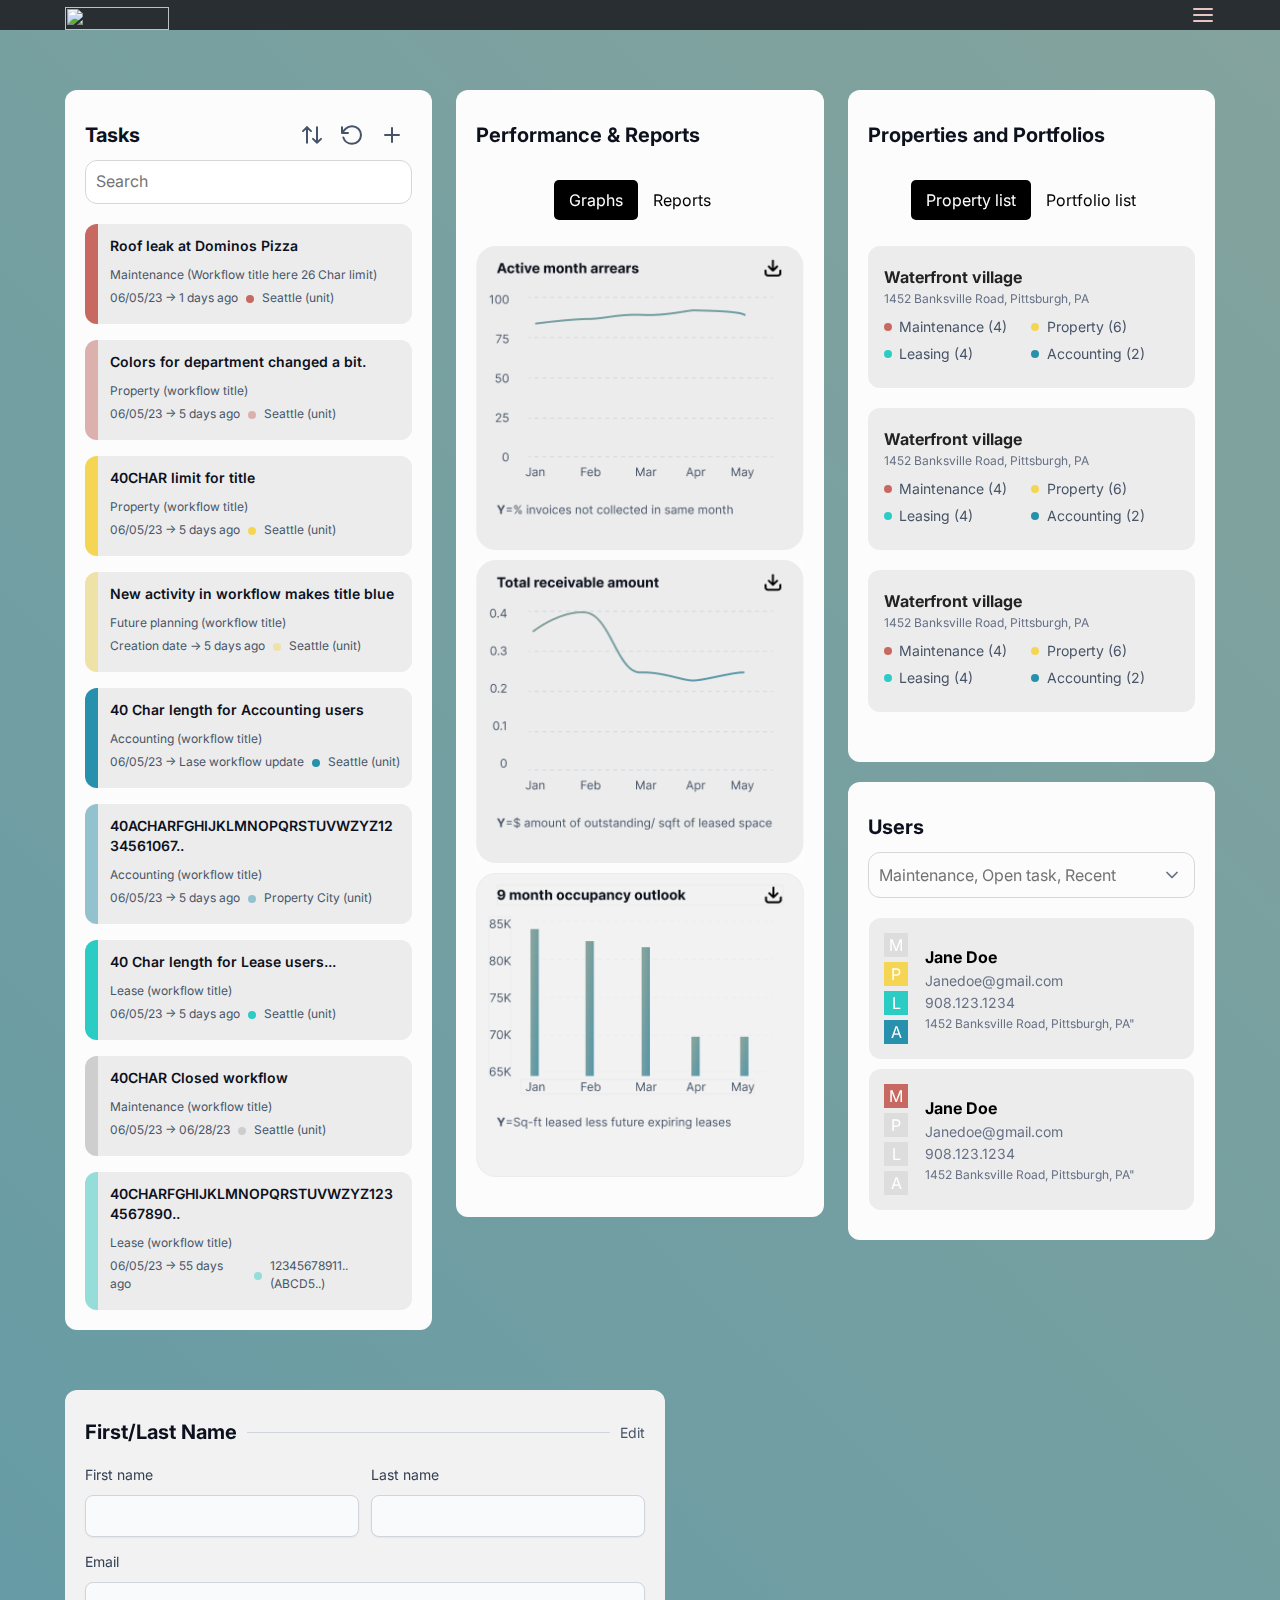
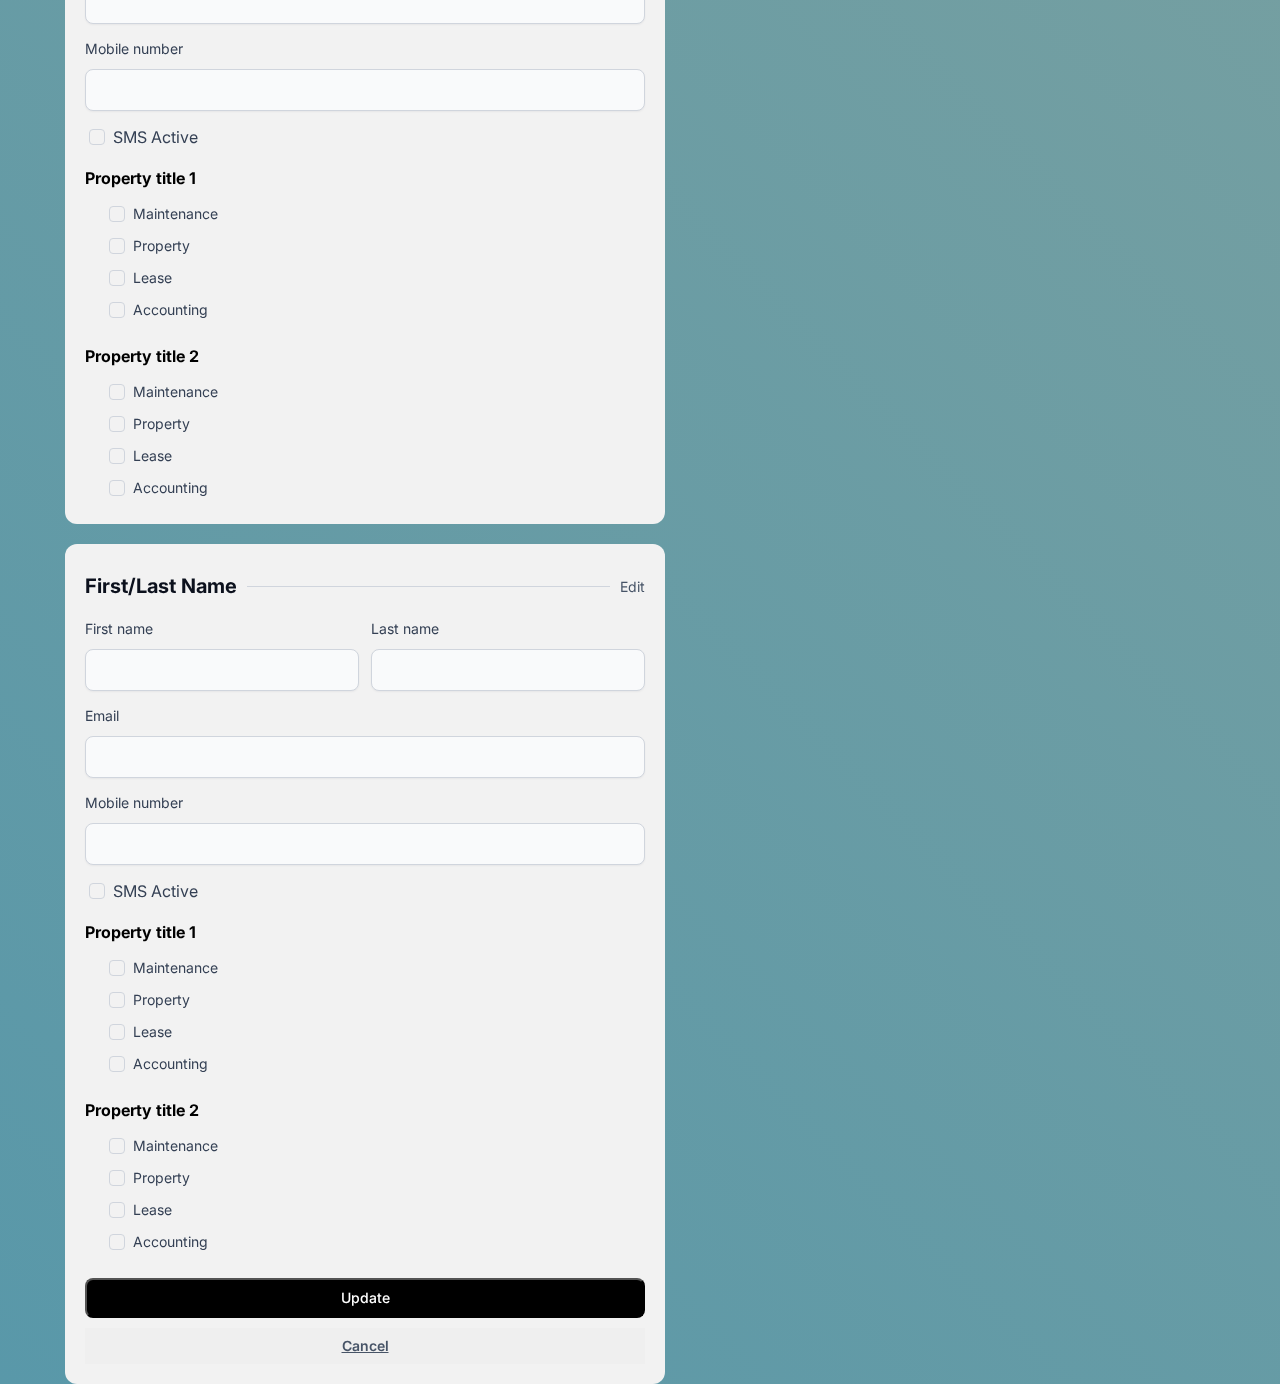
==== commit 47616613: "old file structure" ====
--- a/index.html
+++ b/index.html
@@ -4,11 +4,11 @@
     <meta charset="utf-8" />
     <meta name="viewport" content="width=device-width, initial-scale=1.0">
     <link rel="stylesheet" href="globals.css" />
-    <link rel="stylesheet" href="/css/styleguide.css" />
-    <link rel="stylesheet" href="/css/bootstrap.css" />
-    <link rel="stylesheet" href="/css/style.css" />
+    <link rel="stylesheet" href="styleguide.css" />
+    <link rel="stylesheet" href="bootstrap.css" />
+    <link rel="stylesheet" href="style.css" />
     <link rel="stylesheet" href="globals.css" />
-      <link rel="stylesheet" href="/css/styleguide.css" />
+      <link rel="stylesheet" href="styleguide.css" />
       <!-- <link rel="stylesheet" href="style.css" /> -->
     <script type="text/javascript" src="bootstrap.js"></script>
     <link rel="stylesheet" href="https://cdnjs.cloudflare.com/ajax/libs/font-awesome/6.6.0/css/all.min.css">
@@ -31,10 +31,10 @@
                     <li class="sub_menu_item show">
                       <p>Add</p>
                       <div class="sub_menu_arrow">
-                        <div class="open_arrow" style="display: block;">
+                        <div class="open_arrow" style="display: none;">
                           <img class="img" src="img/chevron-right.svg">
                         </div>
-                        <div class="close_arrow" style="display: none;">
+                        <div class="close_arrow" style="display: block;">
                           <img class="img" src="img/chevron-right-2.svg">
                         </div>
                       </div>
--- a/styleguide.css
+++ b/styleguide.css
@@ -0,0 +1,48 @@
+:root {
+  --card: rgba(234, 236, 240, 0.5);
+  --gray-950: rgba(12, 17, 29, 1);
+  --gray-600: rgba(71, 84, 103, 1);
+  --gray-25: rgba(252, 252, 253, 1);
+  --gray-900: rgba(16, 24, 40, 1);
+  --gray-500: rgba(102, 112, 133, 1);
+  --basewhite: rgba(255, 255, 255, 1);
+  --gray-300: rgba(208, 213, 221, 1);
+  --gray-200: rgba(234, 236, 240, 1);
+  --card: rgba(234, 236, 240, 0.5);
+  --text-xl-bold-font-family: "Inter", Helvetica;
+  --text-xl-bold-font-weight: 700;
+  --text-xl-bold-font-size: 20px;
+  --text-xl-bold-letter-spacing: 0px;
+  --text-xl-bold-line-height: 30px;
+  --text-xl-bold-font-style: normal;
+  --text-md-bold-font-family: "Inter", Helvetica;
+  --text-md-bold-font-weight: 700;
+  --text-md-bold-font-size: 16px;
+  --text-md-bold-letter-spacing: 0px;
+  --text-md-bold-line-height: 24px;
+  --text-md-bold-font-style: normal;
+  --text-sm-bold-font-family: "Inter", Helvetica;
+  --text-sm-bold-font-weight: 700;
+  --text-sm-bold-font-size: 14px;
+  --text-sm-bold-letter-spacing: 0px;
+  --text-sm-bold-line-height: 20px;
+  --text-sm-bold-font-style: normal;
+  --text-xs-regular-font-family: "Inter", Helvetica;
+  --text-xs-regular-font-weight: 400;
+  --text-xs-regular-font-size: 12px;
+  --text-xs-regular-letter-spacing: 0px;
+  --text-xs-regular-line-height: 18px;
+  --text-xs-regular-font-style: normal;
+  --text-md-medium-font-family: "Inter", Helvetica;
+  --text-md-medium-font-weight: 500;
+  --text-md-medium-font-size: 16px;
+  --text-md-medium-letter-spacing: 0px;
+  --text-md-medium-line-height: 24px;
+  --text-md-medium-font-style: normal;
+  --text-md-regular-font-family: "Inter", Helvetica;
+  --text-md-regular-font-weight: 400;
+  --text-md-regular-font-size: 16px;
+  --text-md-regular-letter-spacing: 0px;
+  --text-md-regular-line-height: 24px;
+  --text-md-regular-font-style: normal;
+}
--- a/style.css
+++ b/style.css
@@ -128,7 +128,7 @@
 .dashboard-menu .add_menu.filter_menu .menu_space .bg_white {background: #fff;font-size: 14px;line-height: 20px;padding: 10px;border: 1px solid #D0D5DD;border-radius: 8px;margin: 10px 0;}
 .dashboard-menu .add_menu.filter_menu .menu_space .bg_white p {margin: 0;}
 .dashboard-menu .add_menu.filter_menu .menu_space .add_item_form button#add {width: 100%;border: 2px solid transparent;background: #000;color: #fff;border-radius: 4px;padding: 8px;margin-top: 10px;cursor: pointer;transition: 0.5s all ease-in-out;letter-spacing: 1px;}
-/* .dashboard-menu .add_menu.filter_menu .menu_space .add_item_form button#add:hover {background: #F2F2F2;color: #000;border-color: #000;} */
+.dashboard-menu .add_menu.filter_menu .menu_space .add_item_form button#add:hover {background: #F2F2F2;color: #000;border-color: #000;}
 .dashboard-menu .add_menu.filter_menu .menu_title i.fa-solid.fa-xmark {font-size: 20px;}
 .menu_title i.fa-solid.fa-xmark {cursor: pointer;}
 .workflow_add_menu textarea {display: block;width: 100%;box-sizing: border-box;background: #F9FAFB;border: 1px solid #98A2B3;border-radius: 10px;padding: 10px;  margin: 20px 0 0;}
--- a/styleguide.css
+++ b/styleguide.css
@@ -0,0 +1,48 @@
+:root {
+  --card: rgba(234, 236, 240, 0.5);
+  --gray-950: rgba(12, 17, 29, 1);
+  --gray-600: rgba(71, 84, 103, 1);
+  --gray-25: rgba(252, 252, 253, 1);
+  --gray-900: rgba(16, 24, 40, 1);
+  --gray-500: rgba(102, 112, 133, 1);
+  --basewhite: rgba(255, 255, 255, 1);
+  --gray-300: rgba(208, 213, 221, 1);
+  --gray-200: rgba(234, 236, 240, 1);
+  --card: rgba(234, 236, 240, 0.5);
+  --text-xl-bold-font-family: "Inter", Helvetica;
+  --text-xl-bold-font-weight: 700;
+  --text-xl-bold-font-size: 20px;
+  --text-xl-bold-letter-spacing: 0px;
+  --text-xl-bold-line-height: 30px;
+  --text-xl-bold-font-style: normal;
+  --text-md-bold-font-family: "Inter", Helvetica;
+  --text-md-bold-font-weight: 700;
+  --text-md-bold-font-size: 16px;
+  --text-md-bold-letter-spacing: 0px;
+  --text-md-bold-line-height: 24px;
+  --text-md-bold-font-style: normal;
+  --text-sm-bold-font-family: "Inter", Helvetica;
+  --text-sm-bold-font-weight: 700;
+  --text-sm-bold-font-size: 14px;
+  --text-sm-bold-letter-spacing: 0px;
+  --text-sm-bold-line-height: 20px;
+  --text-sm-bold-font-style: normal;
+  --text-xs-regular-font-family: "Inter", Helvetica;
+  --text-xs-regular-font-weight: 400;
+  --text-xs-regular-font-size: 12px;
+  --text-xs-regular-letter-spacing: 0px;
+  --text-xs-regular-line-height: 18px;
+  --text-xs-regular-font-style: normal;
+  --text-md-medium-font-family: "Inter", Helvetica;
+  --text-md-medium-font-weight: 500;
+  --text-md-medium-font-size: 16px;
+  --text-md-medium-letter-spacing: 0px;
+  --text-md-medium-line-height: 24px;
+  --text-md-medium-font-style: normal;
+  --text-md-regular-font-family: "Inter", Helvetica;
+  --text-md-regular-font-weight: 400;
+  --text-md-regular-font-size: 16px;
+  --text-md-regular-letter-spacing: 0px;
+  --text-md-regular-line-height: 24px;
+  --text-md-regular-font-style: normal;
+}
--- a/style.css
+++ b/style.css
@@ -128,7 +128,7 @@
 .dashboard-menu .add_menu.filter_menu .menu_space .bg_white {background: #fff;font-size: 14px;line-height: 20px;padding: 10px;border: 1px solid #D0D5DD;border-radius: 8px;margin: 10px 0;}
 .dashboard-menu .add_menu.filter_menu .menu_space .bg_white p {margin: 0;}
 .dashboard-menu .add_menu.filter_menu .menu_space .add_item_form button#add {width: 100%;border: 2px solid transparent;background: #000;color: #fff;border-radius: 4px;padding: 8px;margin-top: 10px;cursor: pointer;transition: 0.5s all ease-in-out;letter-spacing: 1px;}
-/* .dashboard-menu .add_menu.filter_menu .menu_space .add_item_form button#add:hover {background: #F2F2F2;color: #000;border-color: #000;} */
+.dashboard-menu .add_menu.filter_menu .menu_space .add_item_form button#add:hover {background: #F2F2F2;color: #000;border-color: #000;}
 .dashboard-menu .add_menu.filter_menu .menu_title i.fa-solid.fa-xmark {font-size: 20px;}
 .menu_title i.fa-solid.fa-xmark {cursor: pointer;}
 .workflow_add_menu textarea {display: block;width: 100%;box-sizing: border-box;background: #F9FAFB;border: 1px solid #98A2B3;border-radius: 10px;padding: 10px;  margin: 20px 0 0;}
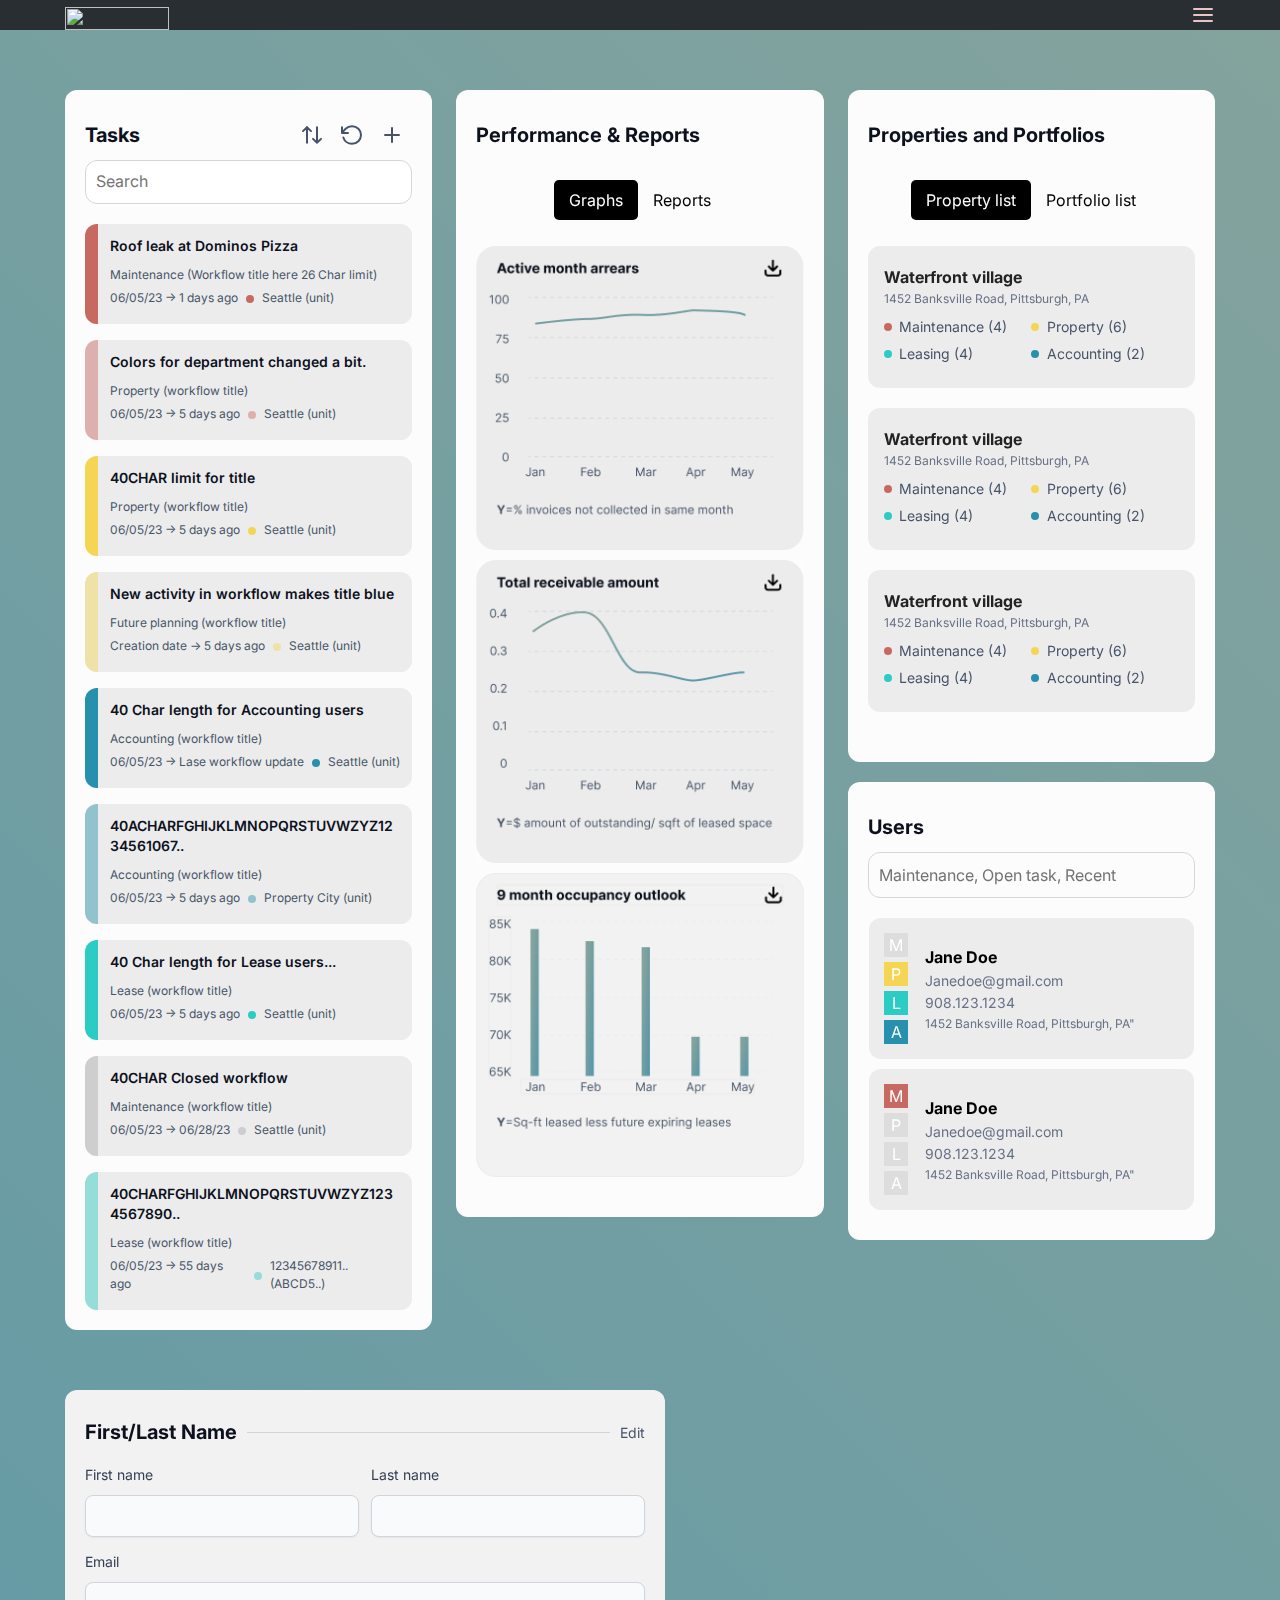
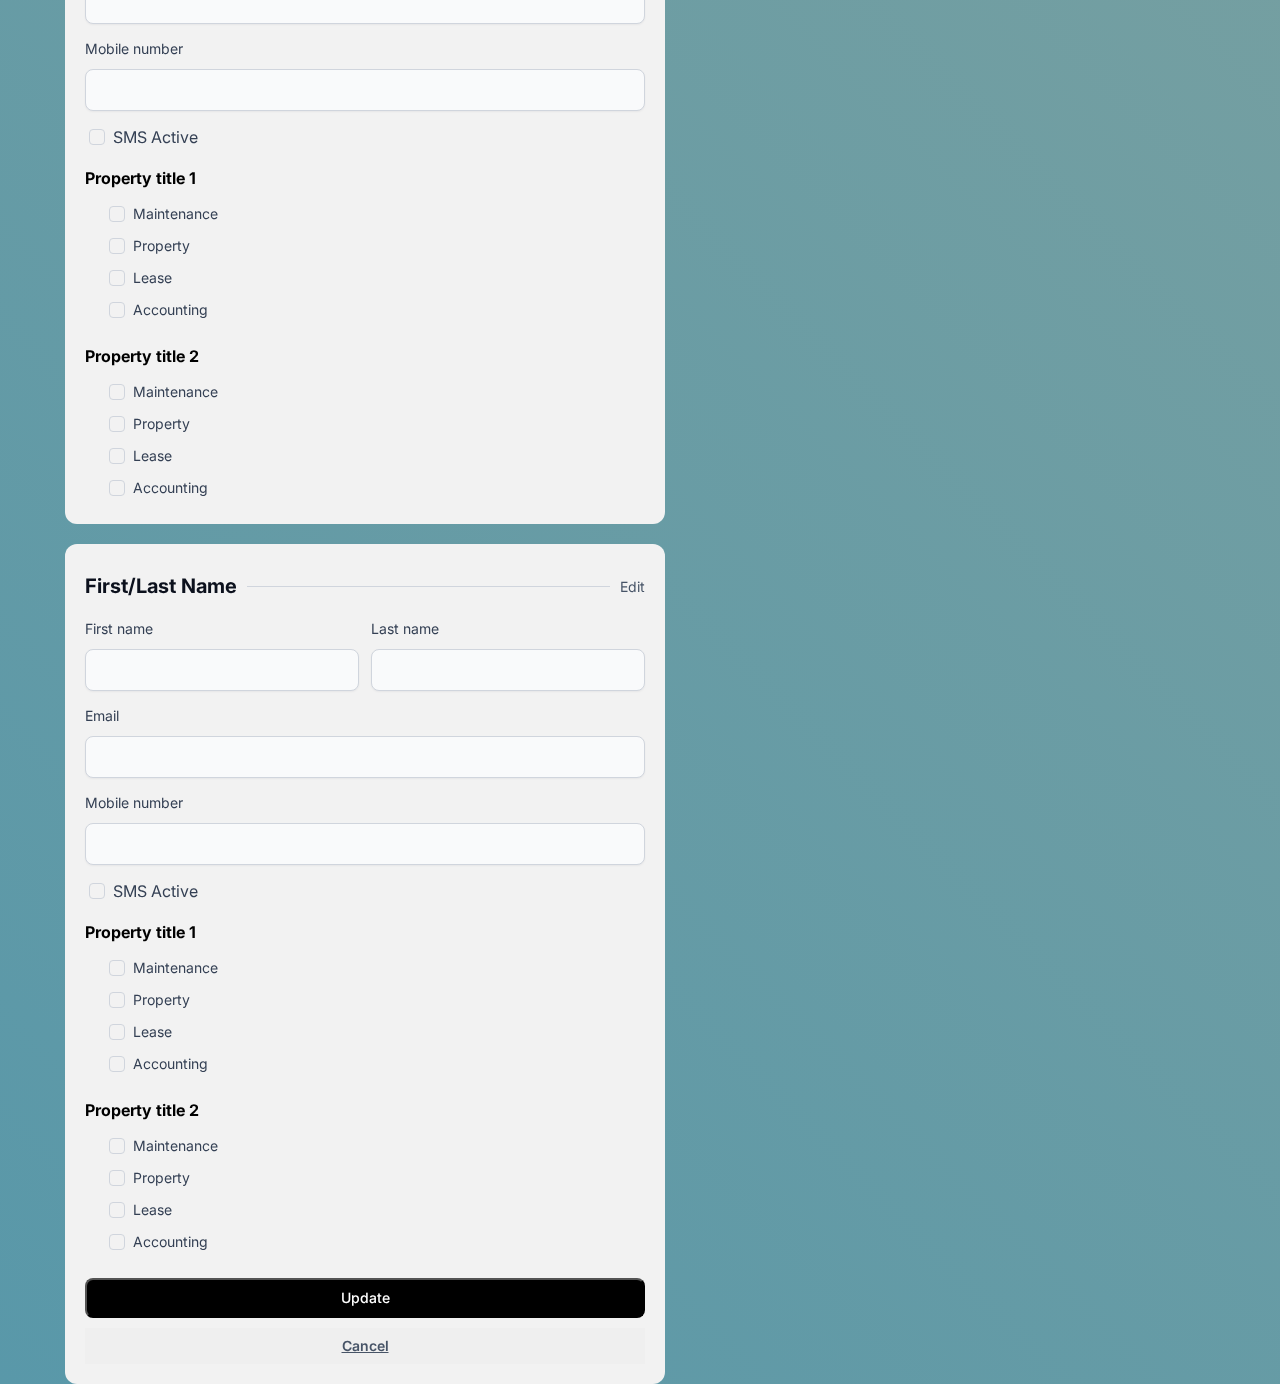
==== commit 9535de08: "css folder." ====
--- a/index.html
+++ b/index.html
@@ -4,11 +4,11 @@
     <meta charset="utf-8" />
     <meta name="viewport" content="width=device-width, initial-scale=1.0">
     <link rel="stylesheet" href="globals.css" />
-    <link rel="stylesheet" href="styleguide.css" />
-    <link rel="stylesheet" href="bootstrap.css" />
-    <link rel="stylesheet" href="style.css" />
+    <link rel="stylesheet" href="/css/styleguide.css" />
+    <link rel="stylesheet" href="/css/bootstrap.css" />
+    <link rel="stylesheet" href="/css/style.css" />
     <link rel="stylesheet" href="globals.css" />
-      <link rel="stylesheet" href="styleguide.css" />
+      <link rel="stylesheet" href="/css/styleguide.css" />
       <!-- <link rel="stylesheet" href="style.css" /> -->
     <script type="text/javascript" src="bootstrap.js"></script>
     <link rel="stylesheet" href="https://cdnjs.cloudflare.com/ajax/libs/font-awesome/6.6.0/css/all.min.css">
--- a/css/styleguide.css
+++ b/css/styleguide.css
@@ -0,0 +1,48 @@
+:root {
+  --card: rgba(234, 236, 240, 0.5);
+  --gray-950: rgba(12, 17, 29, 1);
+  --gray-600: rgba(71, 84, 103, 1);
+  --gray-25: rgba(252, 252, 253, 1);
+  --gray-900: rgba(16, 24, 40, 1);
+  --gray-500: rgba(102, 112, 133, 1);
+  --basewhite: rgba(255, 255, 255, 1);
+  --gray-300: rgba(208, 213, 221, 1);
+  --gray-200: rgba(234, 236, 240, 1);
+  --card: rgba(234, 236, 240, 0.5);
+  --text-xl-bold-font-family: "Inter", Helvetica;
+  --text-xl-bold-font-weight: 700;
+  --text-xl-bold-font-size: 20px;
+  --text-xl-bold-letter-spacing: 0px;
+  --text-xl-bold-line-height: 30px;
+  --text-xl-bold-font-style: normal;
+  --text-md-bold-font-family: "Inter", Helvetica;
+  --text-md-bold-font-weight: 700;
+  --text-md-bold-font-size: 16px;
+  --text-md-bold-letter-spacing: 0px;
+  --text-md-bold-line-height: 24px;
+  --text-md-bold-font-style: normal;
+  --text-sm-bold-font-family: "Inter", Helvetica;
+  --text-sm-bold-font-weight: 700;
+  --text-sm-bold-font-size: 14px;
+  --text-sm-bold-letter-spacing: 0px;
+  --text-sm-bold-line-height: 20px;
+  --text-sm-bold-font-style: normal;
+  --text-xs-regular-font-family: "Inter", Helvetica;
+  --text-xs-regular-font-weight: 400;
+  --text-xs-regular-font-size: 12px;
+  --text-xs-regular-letter-spacing: 0px;
+  --text-xs-regular-line-height: 18px;
+  --text-xs-regular-font-style: normal;
+  --text-md-medium-font-family: "Inter", Helvetica;
+  --text-md-medium-font-weight: 500;
+  --text-md-medium-font-size: 16px;
+  --text-md-medium-letter-spacing: 0px;
+  --text-md-medium-line-height: 24px;
+  --text-md-medium-font-style: normal;
+  --text-md-regular-font-family: "Inter", Helvetica;
+  --text-md-regular-font-weight: 400;
+  --text-md-regular-font-size: 16px;
+  --text-md-regular-letter-spacing: 0px;
+  --text-md-regular-line-height: 24px;
+  --text-md-regular-font-style: normal;
+}
--- a/css/style.css
+++ b/css/style.css
@@ -0,0 +1,378 @@
+@import url('https://fonts.googleapis.com/css2?family=Inter:ital,opsz,wght@0,14..32,100..900;1,14..32,100..900&family=Poppins:ital,wght@0,100;0,200;0,300;0,400;0,500;0,600;0,700;0,800;0,900;1,100;1,200;1,300;1,400;1,500;1,600;1,700;1,800;1,900&display=swap');
+
+ul li {list-style: none;}
+p {margin-top: 0;}
+html {height: 100vh !important;display: block;background: linear-gradient(45deg, rgb(89 152 169) 0%, rgb(132 163 157) 100%);}
+body {margin: 0;font-family: "Inter", sans-serif !important;background: linear-gradient(45deg, rgb(89 152 169) 0%, rgb(132 163 157) 100%);}
+.main_section {padding: 60px 0;}
+/* .mb20 {max-width: 390px;width: 100%;margin: 0 auto 20px;} */
+.container {max-width: 1150px;width: 95%;margin: 0 auto;padding: 0;}
+.main_section .container .row {align-items: flex-start;}
+input::placeholder, select::placeholder, select option, select, button, textarea::placeholder, input[type="date"]::placeholder {font-family: "Inter", sans-serif;}
+::-webkit-clear-button, ::-webkit-inner-spin-button {display: none;}
+input[type="date"] {cursor: pointer;display: block;padding-right: 10px;font-size: 16px;background: #fff url(./img/calender.svg) right 1rem center no-repeat;}
+input {box-sizing: border-box;}
+.breadcrumb_page ul {padding: 0;margin: 20px 0 40px;display: flex;align-items: center;flex-wrap: wrap;}
+.breadcrumb_page ul li {padding-right: 35px;position: relative;}
+.breadcrumb_page ul li a {color: #000;text-decoration: none;}
+.breadcrumb_page ul li:after {content: '/';position: absolute;right: 13px;color: #e8c5c3;font-size: 22px;top: -5px;}
+.breadcrumb_page ul li:last-child:after {content: inherit;}
+button {cursor: pointer;}
+
+/* header */
+header.frame-wrapper {width: 100%;background: #292e33;}
+header.frame-wrapper .row {align-items: center;justify-content: space-between;}
+header.frame-wrapper .row .col-md-6 {line-height: 0;}
+header.frame-wrapper .row .text-right {text-align: right;position: relative;}
+.hamburger {font-size: 24px;cursor: pointer;display: none; /* Hidden by default */}
+.hamburger-button {display:flex;background: none; border: none; padding: 0;cursor: pointer; /* Change cursor to pointer */float: right;}
+#hamburger-menu {display: none;height: auto;align-items: flex-start;gap: 4px;padding: 32px;position: absolute;top: 50px;right: 10px;width: 250px;background-color: rgb(255 255 255 / 60%);border-radius: 12px;box-shadow: 0px 4px 4px #00000040;backdrop-filter: blur(10px) brightness(100%);-webkit-backdrop-filter: blur(48px) brightness(100%);z-index: 99;}
+#hamburger-menu .header_menu > ul {padding: 0;margin: 0;}
+#hamburger-menu .header_menu li {display: flex;align-items: center;justify-content: space-between;flex-wrap: wrap;font-size: 14px;line-height: 18px;padding: 5px 0;cursor: pointer;}
+#hamburger-menu .header_menu li ul.sub_menu {width: 100%;flex: 0 0 100%;padding: 5px 10px;}
+/* #hamburger-menu .header_menu li.sub_menu_item.show .close_arrow {display: block !important;}
+#hamburger-menu .header_menu li.sub_menu_item.show .open_arrow {display: none !important;} */
+#hamburger-menu .header_menu li .sub_menu_arrow img {max-width: 20px;width: 100%;}
+#hamburger-menu .header_menu li .sub_menu_arrow .open_arrow, #hamburger-menu .header_menu li .sub_menu_arrow .close_arrow {line-height: 0;}
+#hamburger-menu .header_menu .graphs-wrapper a {width: 100%;background: #000;color: #fff;text-align: center;border-radius: 4px;padding: 7px 0;margin-top: 20px;line-height: 20px;font-size: 14px;display: block;text-decoration: none;font-weight: 700;transition: 0.5s all ease-in-out;}
+/* #hamburger-menu .header_menu .graphs-wrapper a:hover {background: transparent;border-color: #000;color: #000;} */
+
+
+/* .dashboard-menu {background-color: rgba(255, 255, 255, 1.0);background: linear-gradient(180deg,rgb(132, 163, 157) 0%,rgb(89, 152, 169) 100%);overflow: hidden;height: 100%;} */
+.dashboard-menu .news_info_box {position: relative;width: 100%;height: 100%;margin: 0 auto;background-color: #fcfcfc;border-radius: 12px;overflow: hidden;backdrop-filter: blur(24px) brightness(100%);-webkit-backdrop-filter: blur(24px) brightness(100%);}
+.dashboard-menu .box_contant {padding: 20px 20px 20px 20px;}
+.dashboard-menu .news_info_box .heading {display: flex;align-items: center;justify-content: space-between;flex-wrap: wrap;align-self: stretch;position: relative;width: 100%;flex: 0 0 auto;}
+.dashboard-menu .heading-2 {display: flex;align-items: center;justify-content: space-between;}
+.dashboard-menu .news_info_box .latest_news_box {display: flex;flex-direction: column;align-items: center;gap: 16px;position: relative;width: 100%;flex: 0 0 auto;padding-top: 20px;}
+.dashboard-menu .news_info_box .latest_news_box .tile-revised, .dashboard-menu .news_info_box .latest_news_box .tile-revised-2 {position: relative;background-color: #ececec;max-width: 89%;flex: 0 0 89%;padding: 12px;}
+.dashboard-menu .news_info_box .latest_news_box .flex_wrap_box {width: 100%;display: flex;align-items: center;justify-content: space-between;background: #ececec;border-radius: 12px;overflow: hidden;}
+.dashboard-menu .news_info_box .latest_news_box .flex_wrap_box .rectangle-1 {background-color: rgba(199, 105, 97, 1);position: relative;align-self: stretch;max-width: 4%;flex: 0 0 4%;}
+.dashboard-menu .news_info_box .latest_news_box .flex_wrap_box .rectangle-2 {background-color: rgba(199, 105, 97, 0.45);position: relative;align-self: stretch;max-width: 4%;flex: 0 0 4%;}
+.dashboard-menu .news_info_box .latest_news_box .flex_wrap_box .rectangle-3 {background-color: rgba(245, 214, 84, 1);position: relative;align-self: stretch;max-width: 4%;flex: 0 0 4%;}
+.dashboard-menu .news_info_box .latest_news_box .flex_wrap_box .rectangle-4 {background-color: rgba(245, 214, 84, 0.45);position: relative;align-self: stretch;max-width: 4%;flex: 0 0 4%;}
+.dashboard-menu .news_info_box .latest_news_box .flex_wrap_box .rectangle-5 {background-color: rgba(39, 144, 172, 1);position: relative;align-self: stretch;max-width: 4%;flex: 0 0 4%;}
+.dashboard-menu .news_info_box .latest_news_box .flex_wrap_box .rectangle-6 {background-color: rgba(39, 144, 172, 0.45);position: relative;align-self: stretch;max-width: 4%;flex: 0 0 4%;}
+.dashboard-menu .news_info_box .latest_news_box .flex_wrap_box .rectangle-7 {background-color: rgba(43, 204, 196, 1);position: relative;align-self: stretch;max-width: 4%;flex: 0 0 4%;}
+.dashboard-menu .news_info_box .latest_news_box .flex_wrap_box .rectangle-8 {background-color: rgba(206, 206, 206, 1);position: relative;align-self: stretch;max-width: 4%;flex: 0 0 4%;}
+.dashboard-menu .news_info_box .latest_news_box .flex_wrap_box .rectangle-9 {background-color: rgba(43, 204, 196, 0.45);position: relative;align-self: stretch;max-width: 4%;flex: 0 0 4%;}
+.dashboard-menu .news_info_box .latest_news_box .flex_wrap_box .ellipse-1 {background-color: rgba(199, 105, 97, 1);position: relative;width: 8px;height: 8px;border-radius: 4px;top: -2px;}
+.dashboard-menu .news_info_box .latest_news_box .flex_wrap_box .ellipse-2 {background-color: rgba(199, 105, 97, 0.45);position: relative;width: 8px;height: 8px;border-radius: 4px;top: -2px;}
+.dashboard-menu .news_info_box .latest_news_box .flex_wrap_box .ellipse-3 {background-color: rgba(245, 214, 84, 1);position: relative;width: 8px;height: 8px;border-radius: 4px;top: -2px;}
+.dashboard-menu .news_info_box .latest_news_box .flex_wrap_box .ellipse-4 {background-color: rgba(245, 214, 84, 0.45);position: relative;width: 8px;height: 8px;border-radius: 4px;top: -2px;}
+.dashboard-menu .news_info_box .latest_news_box .flex_wrap_box .ellipse-5 {background-color: rgba(39, 144, 172, 1);position: relative;width: 8px;height: 8px;border-radius: 4px;top: -2px;}
+.dashboard-menu .news_info_box .latest_news_box .flex_wrap_box .ellipse-6 {background-color: rgba(39, 144, 172, 0.45);position: relative;width: 8px;height: 8px;border-radius: 4px;top: -2px;}
+.dashboard-menu .news_info_box .latest_news_box .flex_wrap_box .ellipse-7 {background-color: rgba(43, 204, 196, 1);position: relative;width: 8px;height: 8px;border-radius: 4px;top: -2px;}
+.dashboard-menu .news_info_box .latest_news_box .flex_wrap_box .ellipse-8 {background-color: rgba(206, 206, 206, 1);position: relative;width: 8px;height: 8px;border-radius: 4px;top: -2px;}
+.dashboard-menu .news_info_box .latest_news_box .flex_wrap_box .ellipse-9 {background-color: rgba(43, 204, 196, 0.45);position: relative;width: 8px;height: 8px;border-radius: 4px;top: -2px;}
+.dashboard-menu .news_info_box .latest_news_box .div-wrapper .text-wrapper-4 {color: var(--gray-950);font-size: var(--text-sm-bold-font-size);letter-spacing: var(--text-sm-bold-letter-spacing);line-height: var(--text-sm-bold-line-height);font-weight: 600;margin-top: 0;margin-bottom: 10px;word-break: break-all;white-space: wrap;overflow: hidden;}
+.dashboard-menu .news_info_box .latest_news_box .div-wrapper .div-3 {position: relative;color: #475467;font-size: var(--text-xs-regular-font-size);letter-spacing: var(--text-xs-regular-letter-spacing);line-height: var(--text-xs-regular-line-height);font-style: var(--text-xs-regular-font-style);margin-bottom: 5px;}
+.dashboard-menu .news_info_box .latest_news_box .div-wrapper .frame-11 {display: flex;align-items: center;gap: 8px;position: relative;align-self: stretch;width: 100%;flex: 0 0 auto;}
+.filter_drop_down {display: flex;align-items: center;justify-content: space-between;}
+.filter_drop_down label {max-width: 20%;flex: 0 0 20%;}
+.filter_drop_down #filter_sort_by {width: 100%;;border: 1px solid #D6D6D6;border-radius: 12px;padding: 12px 10px;font-size: 16px;color: #737373;-webkit-appearance: none;-moz-appearance: none;appearance: none;background: url(./img/drop-down.png) no-repeat;background-position: 95%;cursor: pointer;}
+.filter_drop_down #filter_sort_by:focus {outline: none;}
+.filter_drop_down #filter_sort_by:hover, .dashboard-menu .news_info_box .filter_drop_down #filter_sort_by:focus {outline: none;}
+.dashboard-menu .graph_sec_box {margin: 0 auto;width: 100%;height: 100%;background-color: #fcfcfc;border-radius: 12px;}
+.dashboard-menu .tenant_drop_down {margin-top: 70px;}
+.dashboard-menu .tenant_drop_down select#tenant {width: 100%;padding: 20px;border-radius: 12px;border: none;font-family: "Inter", sans-serif;font-size: 16px;font-weight: 500;color: #667085;}
+.dashboard-menu .tenant_drop_down select#tenant:hover, .dashboard-menu .tenant_drop_down select#tenant:focus {border: none;outline: none;}
+.dashboard-menu .portfolio_info .ellipse-1 {background-color: #C76961;position: relative;width: 8px;height: 8px;border-radius: 4px;}
+.dashboard-menu .portfolio_info .ellipse-2 {background-color: #2BCCC4;position: relative;width: 8px;height: 8px;border-radius: 4px;}
+.dashboard-menu .portfolio_info .ellipse-3 {background-color: #F5D654;position: relative;width: 8px;height: 8px;border-radius: 4px;}
+.dashboard-menu .portfolio_info .ellipse-4 {background-color: #2790AC;position: relative;width: 8px;height: 8px;border-radius: 4px;}
+.dashboard-menu .top_features i {color: #475467;font-size: 22px;}
+.dashboard-menu .top_features .filter_icon .filter_open, .dashboard-menu .top_features .filter_icon .filter_refresh, .dashboard-menu .top_features .filter_icon .filter_add {width: 40px;height: 35px;text-align: center;display: flex;align-items: center;justify-content: center;cursor: pointer;border-radius: 4px;}
+.dashboard-menu .top_features .filter_icon .filter_open:hover {background: #EAECF0;}
+.dashboard-menu .top_features .filter_icon .filter_add:hover {background: #EAECF0;}
+.dashboard-menu .top_features .filter_icon .filter_refresh:hover {background: #EAECF0;}
+.dashboard-menu .top_features .filter_icon .filter_open:focus {background: #D0D5DD;}
+.dashboard-menu .top_features .filter_icon .filter_add:focus {background: #D0D5DD;}
+.dashboard-menu .top_features .filter_icon .filter_refresh:focus {background: #D0D5DD;}
+.dashboard-menu .div-5 .frame-21 .top_features {padding: 10px 0 20px;}
+.dashboard-menu .top_features .filter_icon {display: flex;justify-content: flex-end;align-items: center;}
+.dashboard-menu .top_features .filter_icon .open_menu.filter_menu {width: 100%;height: auto;top: 44px;position: absolute;background: #ffffff;border-radius: 12px;z-index: 99;text-align: left;display: none;right: 0;box-shadow: 0 1px 3px rgba(0, 0, 0, 0.12), 0 1px 2px rgba(0, 0, 0, 0.24);border: 1px solid #D0D5DD;}
+.dashboard-menu .top_features .filter_icon .filter_open.filter_open_menu, .dashboard-menu .top_features .filter_icon .filter_add.filter_add_menu {background: #D7D7D7;}
+/* .dashboard-menu .top_features .filter_icon .filter_open.filter_open_menu .filter_menu {display: block;} */
+.dashboard-menu .top_features .filter_icon .filter_menu .department_info .menu_title, .dashboard-menu .top_features .filter_icon .filter_menu .workflow_status .menu_title, .dashboard-menu .top_features .filter_icon .filter_menu .sort_order .menu_title {display: flex;align-items: center;justify-content: space-between;background: #F9FAFB;padding: 15px 15px;border-bottom: 3px solid #98A2B3;border-radius: 12px 12px 0px 0px;}
+.dashboard-menu .top_features .filter_icon .filter_menu .department_info .form-group, .dashboard-menu .top_features .filter_icon .filter_menu .workflow_status .form-group, .dashboard-menu .top_features .filter_icon .filter_menu .sort_order .form-group {width: 100%;display: flex;padding: 10px 10px;align-items: center;}
+.dashboard-menu .top_features .filter_icon .filter_menu .department_info .menu_title p, .dashboard-menu .top_features .filter_icon .filter_menu .workflow_status .menu_title p, .dashboard-menu .top_features .filter_icon .filter_menu .sort_order .menu_title p {margin: 0;}
+.dashboard-menu .top_features .filter_icon .filter_menu .department_info .menu_title p a, .dashboard-menu .top_features .filter_icon .filter_menu .workflow_status .menu_title p a, .dashboard-menu .top_features .filter_icon .filter_menu .sort_order .menu_title p a {text-decoration: none;color: #000;}
+.workflow_status input, .sort_order input {transform: translateY(5px);width: 15px;height: 15px;border: 1px solid #333;appearance: none;border-radius: 50%;cursor: pointer;position: relative;top: -5px;margin-right: 8px;}
+.workflow_status input:after, .sort_order input:after {display: block;content: "";width: 10px;height: 10px;top: 1.5px;transition: 120ms transform ease-in-out;box-shadow: inset 14px 14px #333;border-radius: 50%;transform: scale(0);position: absolute;left: 0;right: 0;margin: 0 auto;}
+.workflow_status input:checked::after, .sort_order input:checked::after {transform: scale(.7);}
+.department_info input {transform: translateY(5px);width: 16px;height: 16px;border: 1px solid #D0D5DD;appearance: none;cursor: pointer;border-radius: 4px;top: -5px;position: relative;margin-right: 8px;}
+.department_info input:after {display: block;content: "\f00c";font-family: fontAwesome;transition: 120ms transform ease-in-out;transform: scale(0);position: absolute;left: 1px;right: 0;margin: 0 auto;}
+.department_info input:checked:after {transform: scale(.7);}
+.department_info input:checked {border-color: #000;}
+.sub_menu_item > p {font-weight: normal;transition: font-weight 0.3s ease;}
+.sub_menu_item > p.bold {font-weight: bold;}
+
+/* .dashboard-menu .top_features .filter_icon .filter_open .filter_menu .department_info label {position: relative;cursor: pointer;} */
+/* .dashboard-menu .top_features .filter_icon .filter_open .filter_menu .department_info .form-group input {padding: 0;height: initial;width: initial;margin-bottom: 0;display: none;cursor: pointer;} */
+/* .dashboard-menu .top_features .filter_icon .filter_open .filter_menu .department_info label:before {content: '';-webkit-appearance: none;background-color: transparent;border: 2px solid #0079bf;box-shadow: 0 1px 2px rgba(0, 0, 0, 0.05), inset 0px -15px 10px -12px rgba(0, 0, 0, 0.05);padding: 10px;display: inline-block;position: relative;vertical-align: middle;cursor: pointer;margin-right: 5px;} */
+/* .dashboard-menu .top_features .filter_icon .filter_open .filter_menu .department_info .form-group input:checked + label:after {content: '';display: block;position: absolute;top: 2px;left: 9px;width: 6px;height: 14px;border: solid #0079bf;border-width: 0 2px 2px 0;transform: rotate(45deg);} */
+/* .dashboard-menu .add_menu.filter_add_menu .filter_menu {display: block;} */
+.dashboard-menu .add_menu.filter_menu {width: 100%;height: auto;margin-bottom: -50px;position: relative;background: #F2F2F2;z-index: 99;right: 0;text-align: left;border-radius: 12px;display: none;
+  /* box-shadow: 0 0px 0px rgba(0, 0, 0, 0.12), 0 0px 0px rgba(0, 0, 0, 0.24);border: 1px solid #D0D5DD; */
+}
+.dashboard-menu .add_menu.filter_menu .menu_space {padding: 15px;}
+.dashboard-menu .add_menu.filter_menu .menu_space .menu_title {display: flex;align-items: center;justify-content: space-between;}
+.dashboard-menu .add_menu.filter_menu .menu_space .menu_title img {cursor: pointer;}
+.dashboard-menu .add_menu.filter_menu .add_item_form {margin-top: 20px;}
+.dashboard-menu .add_menu.filter_menu .add_item_form .form-group {width: 100%;}
+.dashboard-menu .add_menu.filter_menu .add_item_form .form-group label {width: 100%;display: block;font-size: 14px;font-weight: 600;}
+.dashboard-menu .add_menu.filter_menu .add_item_form .form-group input {background: #fff;border: 1px solid #D0D5DD;border-radius: 8px;padding-top: 10px;padding-bottom: 10px;padding-left: 10px;max-width: 100%;width: 100%;box-sizing: border-box;margin: 10px 0 15px;}
+.dashboard-menu .add_menu.filter_menu .add_item_form .form-group input:focus {outline: none;}
+.dashboard-menu .add_menu.filter_menu .add_item_form #choose_workflow {width: 100%;border: 1px solid #D0D5DD;border-radius: 8px;padding: 11px 10px;font-size: 12px;color: #737373;-webkit-appearance: none;-moz-appearance: none;appearance: none;background: #fff url(./img/drop-down-black.svg) no-repeat;background-position: 95%;margin: 10px 0 15px;}
+.dashboard-menu .add_menu.filter_menu .add_item_form #choose_workflow:focus {border: none;outline: none;}
+.dashboard-menu .add_menu.filter_menu .menu_space .bg_white {background: #fff;font-size: 14px;line-height: 20px;padding: 10px;border: 1px solid #D0D5DD;border-radius: 8px;margin: 10px 0;}
+.dashboard-menu .add_menu.filter_menu .menu_space .bg_white p {margin: 0;}
+.dashboard-menu .add_menu.filter_menu .menu_space .add_item_form button#add {width: 100%;border: 2px solid transparent;background: #000;color: #fff;border-radius: 4px;padding: 8px;margin-top: 10px;cursor: pointer;transition: 0.5s all ease-in-out;letter-spacing: 1px;}
+.dashboard-menu .add_menu.filter_menu .menu_space .add_item_form button#add:hover {background: #F2F2F2;color: #000;border-color: #000;}
+.dashboard-menu .add_menu.filter_menu .menu_title i.fa-solid.fa-xmark {font-size: 20px;}
+.menu_title i.fa-solid.fa-xmark {cursor: pointer;}
+.workflow_add_menu textarea {display: block;width: 100%;box-sizing: border-box;background: #F9FAFB;border: 1px solid #98A2B3;border-radius: 10px;padding: 10px;  margin: 20px 0 0;}
+.workflow_add_menu .menu_title {display: flex;align-items: center;justify-content: space-between;}
+.workflow_add_menu .menu_title img {cursor: pointer;}
+.workflow_add_menu.filter_menu {width: 100%;height: auto;margin-bottom: -50px;position: relative;background: #F2F2F2;border-radius: 12px;z-index: 99;text-align: left;display: none;right: 0;
+  /* box-shadow: 0 0px 0px rgba(0, 0, 0, 0.12), 0 0px 0px rgba(0, 0, 0, 0.24);border: 1px solid #D0D5DD; */
+  padding: 15px;box-sizing: border-box;}
+.workflow_add_menu button#skip {outline: none;width: 100%;text-align: center;color: #000;transition: 0.5s all ease-in-out;cursor: pointer;border: none;}
+.workflow_add_menu button#suggest_workflow {font-size: 14px;font-weight: bold;margin: 10px 0;background: #000;outline: none;width: 100%;text-align: center;color: #fff;padding: 6px;transition: 0.5s all ease-in-out;cursor: pointer;}
+/* .workflow_add_menu button#suggest_workflow:hover {background: #fff;border-color: #000;color: #000;} */
+
+.filter_search_box form.search-box input {width: 100%;border: 1px solid #D6D6D6;border-radius: 12px;padding: 12px 10px;font-size: 16px;color: #737373;}
+.filter_search_box form.search-box input:hover, .filter_search_box form.search-box input:focus {outline: none;}
+.dashboard-menu .text-wrapper-3 {color: var(--gray-600);font-size: var(--text-md-bold-font-size);letter-spacing: var(--text-md-bold-letter-spacing);line-height: var(--text-md-bold-line-height);overflow: hidden;text-overflow: ellipsis;display: -webkit-box;-webkit-line-clamp: 1;-webkit-box-orient: vertical;font-style: var(--text-md-bold-font-style);}
+.tabs #tabs-content a, .portfolio_tabbing #tabs-content a {display: inline-block;line-height: 0;padding-bottom: 10px;width: 100%;}
+.tabs #tabs-content a img {width: 100%;}
+.tabs #tabs-content {text-align: center;}
+.tabs ul#graph-nav {display: flex;align-items: center;justify-content: center;padding: 0;margin-top: 0;}
+.tabs ul#graph-nav li {list-style: none;border-radius: 5px;}
+.tabs ul#graph-nav li a {color: #000;text-decoration: none;padding: 10px 15px;display: block;}
+.tabs ul#graph-nav li.active a {color: #fff;}
+.tabs ul#graph-nav li.active {background: #000;}
+.tabs ul#portfolio-nav {display: flex;align-items: center;justify-content: center;padding: 0;margin-top: 0;}
+.tabs ul#portfolio-nav li {text-align: center;list-style: none;border-radius: 5px;cursor: pointer;}
+.tabs ul#portfolio-nav li a {color: #000;text-decoration: none;padding: 10px 15px;display: block;}
+.tabs ul#portfolio-nav li.active a {color: #fff;}
+.tabs ul#portfolio-nav li.active {background: #000;}
+.graph_report_tabbing, .portfolio_tabbing {padding-top: 20px;}
+.graph_report_tabbing div#report2 {text-align: left;}
+.portfolio_info .info_detail .detail_step {max-width: 50%;flex: 0 0 50%;}
+.portfolio_info .info_detail .detail_step ul {padding: 0;display: flex;align-items: center;justify-content: flex-start;margin-bottom: 10px;margin-top: 0;}
+.portfolio_info .info_detail .detail_step ul li:last-child {padding-right: 20px;color: #475467;font-size: 14px;}
+.portfolio_info .info_detail .detail_step ul li:first-child {padding-right: 5px;max-width: 7%;flex: 0 0 7%;}
+
+.dashboard-menu .portfolio_info {padding: 16px;position: relative;background-color: #ececec;border-radius: 12px;margin-bottom: 20px;}
+.dashboard-menu .portfolio_info .info_detail {display: flex;align-items: center;justify-content: space-between;flex-wrap: wrap;}
+.dashboard-menu .properties_box {width: 100%;margin: 0 auto;}
+.dashboard-menu .properties_box .portfolio_box, .dashboard-menu .properties_box .user_info {position: relative;background-color: #fcfcfc;border-radius: 12px;overflow: hidden;padding: 20px;}
+.dashboard-menu .properties_box .user_info .user_detail {padding-top: 20px;}
+.dashboard-menu .properties_box .portfolio_box {margin-bottom: 20px;padding-top: 20px;}
+.dashboard-menu .div-5 .heading-2 .text-wrapper-2 {padding-top: 0px;}
+.dashboard-menu .news_info_box .heading .text-wrapper-2 {max-width: 20%;flex: 0 0 20%;}
+.dashboard-menu .news_info_box .heading .top_features {max-width: 80%;flex: 0 0 80%;justify-content: flex-end;position: relative;}
+.dashboard-menu li.sub_menu_item ul.sub_menu {width: 100%;flex: 0 0 100%;display: none;padding-left: 20px;padding-top: 10px;}
+.dashboard-menu li.sub_menu_item.show ul.sub_menu {display: block;}
+.dashboard-menu li.sub_menu_item.show p {font-weight: bold;}
+.dashboard-menu li.sub_menu_item p {margin: 0;}
+.dashboard-menu .text-wrapper-2 {position: relative;padding-top: 10px;padding-bottom: 10px;width: fit-content;color: var(--gray-950);font-size: var(--text-xl-bold-font-size);letter-spacing: var(--text-xl-bold-letter-spacing);line-height: var(--text-xl-bold-line-height);font-weight: bold;}
+.dashboard-menu .text-wrapper-12 {position: relative;width: fit-content;margin-top: -1.00px;color: var(--gray-500);font-size: 12px;line-height: 15px;}
+.dashboard-menu .text-wrapper-11 {position: relative;color: #232323;font-size: 16px;line-height: 30px;font-weight: bold;}
+.dashboard-menu .user_detail .frame-31 {position: relative;width: 24px;height: 24px;text-align: center;color: #fff;display: flex;align-items: center;justify-content: center;margin-bottom: 5px;}
+.dashboard-menu .user_detail .user_1 .frame-31 {background-color: #dddddd;}
+.dashboard-menu .user_detail .user_2 .frame-31 {background-color: #C76961;}
+.dashboard-menu .user_detail .frame-32 {position: relative;width: 24px;height: 24px;text-align: center;color: #fff;display: flex;align-items: center;justify-content: center;margin-bottom: 5px;}
+.dashboard-menu .user_detail .user_1 .frame-32 {background-color: #F5D654;}
+.dashboard-menu .user_detail .user_2 .frame-32 {background-color: #dddddd;}
+.dashboard-menu .user_detail .frame-33 {position: relative;width: 24px;height: 24px;text-align: center;color: #fff;display: flex;align-items: center;justify-content: center;margin-bottom: 5px;}
+.dashboard-menu .user_detail .user_1 .frame-33 {background-color: #2BCCC4;}
+.dashboard-menu .user_detail .user_2 .frame-33 {background-color: #dddddd;}
+.dashboard-menu .user_detail .frame-34 {position: relative;width: 24px;height: 24px;text-align: center;color: #fff;display: flex;align-items: center;justify-content: center;}
+.dashboard-menu .user_detail .user_1 .frame-34 {background-color: #2790AC;}
+.dashboard-menu .user_detail .user_2 .frame-34 {background-color: #dddddd;}
+.dashboard-menu .user_detail .user_1, .dashboard-menu .user_detail .user_2 {display: flex;align-items: center;gap: 12px;position: relative;align-self: stretch;width: 100%;flex: 0 0 auto;background: #ECECEC;border-radius: 12px;padding: 15px;overflow: hidden;max-width: 90%;margin: 0 auto 10px;}
+.dashboard-menu .user_detail .user_1 .user_content, .dashboard-menu .user_detail .user_2 .user_content {margin-left: 5px;}
+.dashboard-menu .frame-31 div, .dashboard-menu .frame-32 div, .dashboard-menu .frame-33 div, .dashboard-menu .frame-34 div {width: 100%;}
+.dashboard-menu .user_info .user_content div {margin-bottom: 5px;color: #667085;font-weight: normal;font-size: 14px;}
+.dashboard-menu .user_info .user_content div a {color: #667085;text-decoration: none;}
+.dashboard-menu .user_info .user_content div strong {color: #000;font-size: 16px;}
+.dashboard-menu .user_info .user_content .address {font-size: 12px;margin-bottom: 0;}
+
+/* page 2 */
+.portfolio_info .detail_info_property {display: flex;align-items: center;justify-content: space-between;}
+.portfolio_info .detail_info_property ul.info_property {padding: 0;display: flex;align-items: center;justify-content: space-between;}
+.portfolio_info .detail_info_property ul.info_property li {padding-right: 10px;}
+.portfolio_info .detail_info_property .pro_rate span {display: flex;align-items: center;justify-content: space-between;}
+.portfolio_info .detail_info_property .pro_rate img {padding-right: 10px;}
+.portfolio_info .detail_info_property ul.info_property li:first-child:after {content: '';position: absolute;background: #ccc;width: 10px;height: 10px;border-radius: 50%;top: 50%;transform: translateY(-50%);right: 10px;}
+.portfolio_info .detail_info_property ul.info_property li:first-child {position: relative;padding-right: 30px;}
+.download_pdf ul.title_pdf {display: flex;align-items: center;justify-content: space-between;padding: 0;font-weight: bold;padding-bottom: 20px;margin-top: 0;}
+#graph1, #report2, #portfolio1, #portfolio2 {padding: 10px 0px;}
+.download_pdf .download_here {color: #000;text-decoration: none;border-bottom: 2px solid #98A2B3;padding-bottom: 5px !important;margin-bottom: 10px;}
+.download_pdf .download_here ul.pdf_flex_wrap {padding: 0;display: flex;align-items: center;justify-content: space-between;margin: 0;}
+.download_pdf .download_here ul.pdf_flex_wrap li:last-child {color: #667085;text-align: right;font-size: 14px;}
+.download_pdf .download_here ul.pdf_flex_wrap li:first-child {font-weight: normal;text-align: left;font-size: 14px;}
+.download_pdf .download_here ul.pdf_flex_wrap li {line-height: 25px;}
+
+
+
+/* user information */
+.user_information .user_acoount_1, .user_information .user_acoount_2  {
+  background: #f2f2f2;
+  border-radius: 12px;
+  max-width: 600px;
+  width: 100%;
+}
+.user_information .user_acoount_2 {
+  margin-top: 20px;
+}
+.user_information .user_form {
+  margin-top: 10px;
+}
+.user_information .user_title .text-wrapper-2 {
+  font-size: 20px;
+  line-height: 25px;
+  position: relative;
+  z-index: 9;
+  background: #f2f2f2;
+  padding-right: 10px;
+}
+.user_information .user_title .user_edit {
+  font-size: 14px;
+  line-height: 20px;
+  position: relative;
+  z-index: 9;
+  background: #f2f2f2;
+  padding-left: 10px;
+}
+.user_information .user_title .user_edit a {
+  color: #475467;
+  text-decoration: none;
+}
+.user_information .user_title {
+  position: relative;
+}
+.user_information .user_title:after {
+  content: '';
+  width: 100%;
+  position: absolute;
+  background: #D0D5DD;
+  height: 1px;
+}
+.user_information .user_title, .user_information .user_form .flex_wrap {
+  display: flex;
+  align-items: center;
+  justify-content: space-between;
+}
+.user_information .user_form .form-group label {
+  display: block;
+  font-size: 14px;
+  line-height: 20px;
+  color: #344054;
+}
+.user_information .user_form .form-group {
+  color: #344054;
+  font-size: 14px;
+  line-height: 20px;
+}
+.user_information .user_form .proerty_info .form-group {
+  padding: 5px 20px;
+}
+.user_information .user_form label.form-group {
+  display: flex;
+  align-items: center;
+}
+.user_information .user_form .flex_wrap .form-group {
+  max-width: 49%;
+  flex: 0 0 49%;
+}
+.user_information .user_form label.active_sms {
+  display: flex;
+  align-items: center;
+  justify-content: flex-start;
+  color: #344054;
+}
+.user_information .user_form .form-group input[type="text"], .user_information .user_form .form-group input[type="email"], .user_information .user_form .form-group input[type="number"]  {padding: 10px 14px;
+  border-radius: 8px;
+  box-sizing: border-box;
+  margin: 10px 0 15px;
+  box-shadow: 0px 1px 2px 0px rgba(16, 24, 40, 0.05) !important;
+  border: 1px solid #d0d5dd;
+  background: #f9fafb;
+  width: 100%;
+  font-size: 14px;
+  line-height: 20px;
+}
+.proerty_info .menu_title {
+  padding: 20px 0 10px;
+}
+.user_information .user_acoount_2 .btn_wrap button#update {
+  width: 100%;
+  display: block;
+  background: #000;
+  color: #fff;
+  font-size: 14px;
+  line-height: 20px;
+  font-weight: 500;
+  padding: 8px 15px;
+  border-radius: 8px;
+  margin: 20px 0px 10px;
+}
+.user_information .user_acoount_2 .btn_wrap button#cancel {
+  width: 100%;
+  display: block;
+  text-decoration: underline;
+  color: #475467;
+  font-size: 14px;
+  line-height: 20px;
+  font-weight: 600;
+  padding: 8px 15px;
+  border: none;
+}
+.user_information input[type="checkbox"] {transform: translateY(5px);width: 16px;height: 16px;border: 1px solid #D0D5DD;appearance: none;cursor: pointer;border-radius: 4px;top: -5px;position: relative;margin-right: 8px;}
+.user_information input[type="checkbox"]:after {display: block;content: "\f00c";font-family: fontAwesome;transition: 120ms transform ease-in-out;transform: scale(0);position: absolute;left: 1px;right: 0;margin: 0 auto;}
+.user_information input[type="checkbox"]:checked:after {transform: scale(.7);}
+.user_information input[type="checkbox"]:checked {border-color: #000;}
+
+
+
+
+
+.user_information .user_form .form-group input[type="text"]:focus, .user_information .user_form .form-group input[type="text"]:hover, 
+.user_information .user_form .form-group input[type="email"]:focus, .user_information .user_form .form-group input[type="email"]:hover, 
+.user_information .user_form .form-group input[type="number"]:focus, .user_information .user_form .form-group input[type="number"]:hover {outline: none;}
+
+@media screen and (max-width: 1201px) {
+  .main_section .col-md-4 {width: 100%;margin: 0 auto 20px;max-width: 100%;}
+  .main_section_2 .col-md-4 {width: 100%;} 
+  .dashboard-menu .news_info_box, .dashboard-menu .graph_sec_box, .dashboard-menu .properties_box {max-width: 500px;}
+  .dashboard-menu .tenant_drop_down {max-width: 500px;margin: 20px auto 0;}
+}
+
+@media only screen and (min-width :768px) and (max-width:980px) {
+  .dashboard-menu .news_info_box .latest_news_box .rectangle-2, .dashboard-menu .news_info_box .latest_news_box .rectangle-3, .dashboard-menu .news_info_box .latest_news_box .rectangle-4, .dashboard-menu .news_info_box .latest_news_box .rectangle-5 {max-width: 2%;flex: 0 0 2%;}
+  #hamburger-menu {right: 20px;}
+}
+
+@media screen and (max-width:980px) {
+  .dashboard-menu .box_contant {padding: 5px 15px 15px 15px;}
+  .dashboard-menu .properties_box .portfolio_box, .dashboard-menu .properties_box .user_info {padding: 5px 15px 15px 15px;}
+  .dashboard-menu .news_info_box, .dashboard-menu .graph_sec_box, .dashboard-menu .properties_box {max-width: 100%;}
+  .portfolio_info .info_detail .detail_step {display: block;}  
+  .portfolio_info .info_detail .detail_step ul {justify-content: flex-start;}
+  .user_info .user_content .address {font-size: 13px;}  
+  .main_section .col-md-4 {width: 100%;margin: 0 auto 20px;max-width: 500px;}
+  .main_section_2 .col-md-4 {width: 100%;}
+}
+
+@media screen and (max-width: 767px) {
+  .frame-wrapper .col-md-6.col-sm-6 {width: 45%;}
+  #hamburger-menu {padding: 15px;top: 40px;right: 10px;width: 200px;}
+  .main_section .col-md-4 {width: 100%;max-width: 400px;}
+}
+
+@media screen and (max-width: 600px) {
+  .main_section .col-md-4 {width: 100%;}
+}--- a/css/styleguide.css
+++ b/css/styleguide.css
@@ -0,0 +1,48 @@
+:root {
+  --card: rgba(234, 236, 240, 0.5);
+  --gray-950: rgba(12, 17, 29, 1);
+  --gray-600: rgba(71, 84, 103, 1);
+  --gray-25: rgba(252, 252, 253, 1);
+  --gray-900: rgba(16, 24, 40, 1);
+  --gray-500: rgba(102, 112, 133, 1);
+  --basewhite: rgba(255, 255, 255, 1);
+  --gray-300: rgba(208, 213, 221, 1);
+  --gray-200: rgba(234, 236, 240, 1);
+  --card: rgba(234, 236, 240, 0.5);
+  --text-xl-bold-font-family: "Inter", Helvetica;
+  --text-xl-bold-font-weight: 700;
+  --text-xl-bold-font-size: 20px;
+  --text-xl-bold-letter-spacing: 0px;
+  --text-xl-bold-line-height: 30px;
+  --text-xl-bold-font-style: normal;
+  --text-md-bold-font-family: "Inter", Helvetica;
+  --text-md-bold-font-weight: 700;
+  --text-md-bold-font-size: 16px;
+  --text-md-bold-letter-spacing: 0px;
+  --text-md-bold-line-height: 24px;
+  --text-md-bold-font-style: normal;
+  --text-sm-bold-font-family: "Inter", Helvetica;
+  --text-sm-bold-font-weight: 700;
+  --text-sm-bold-font-size: 14px;
+  --text-sm-bold-letter-spacing: 0px;
+  --text-sm-bold-line-height: 20px;
+  --text-sm-bold-font-style: normal;
+  --text-xs-regular-font-family: "Inter", Helvetica;
+  --text-xs-regular-font-weight: 400;
+  --text-xs-regular-font-size: 12px;
+  --text-xs-regular-letter-spacing: 0px;
+  --text-xs-regular-line-height: 18px;
+  --text-xs-regular-font-style: normal;
+  --text-md-medium-font-family: "Inter", Helvetica;
+  --text-md-medium-font-weight: 500;
+  --text-md-medium-font-size: 16px;
+  --text-md-medium-letter-spacing: 0px;
+  --text-md-medium-line-height: 24px;
+  --text-md-medium-font-style: normal;
+  --text-md-regular-font-family: "Inter", Helvetica;
+  --text-md-regular-font-weight: 400;
+  --text-md-regular-font-size: 16px;
+  --text-md-regular-letter-spacing: 0px;
+  --text-md-regular-line-height: 24px;
+  --text-md-regular-font-style: normal;
+}
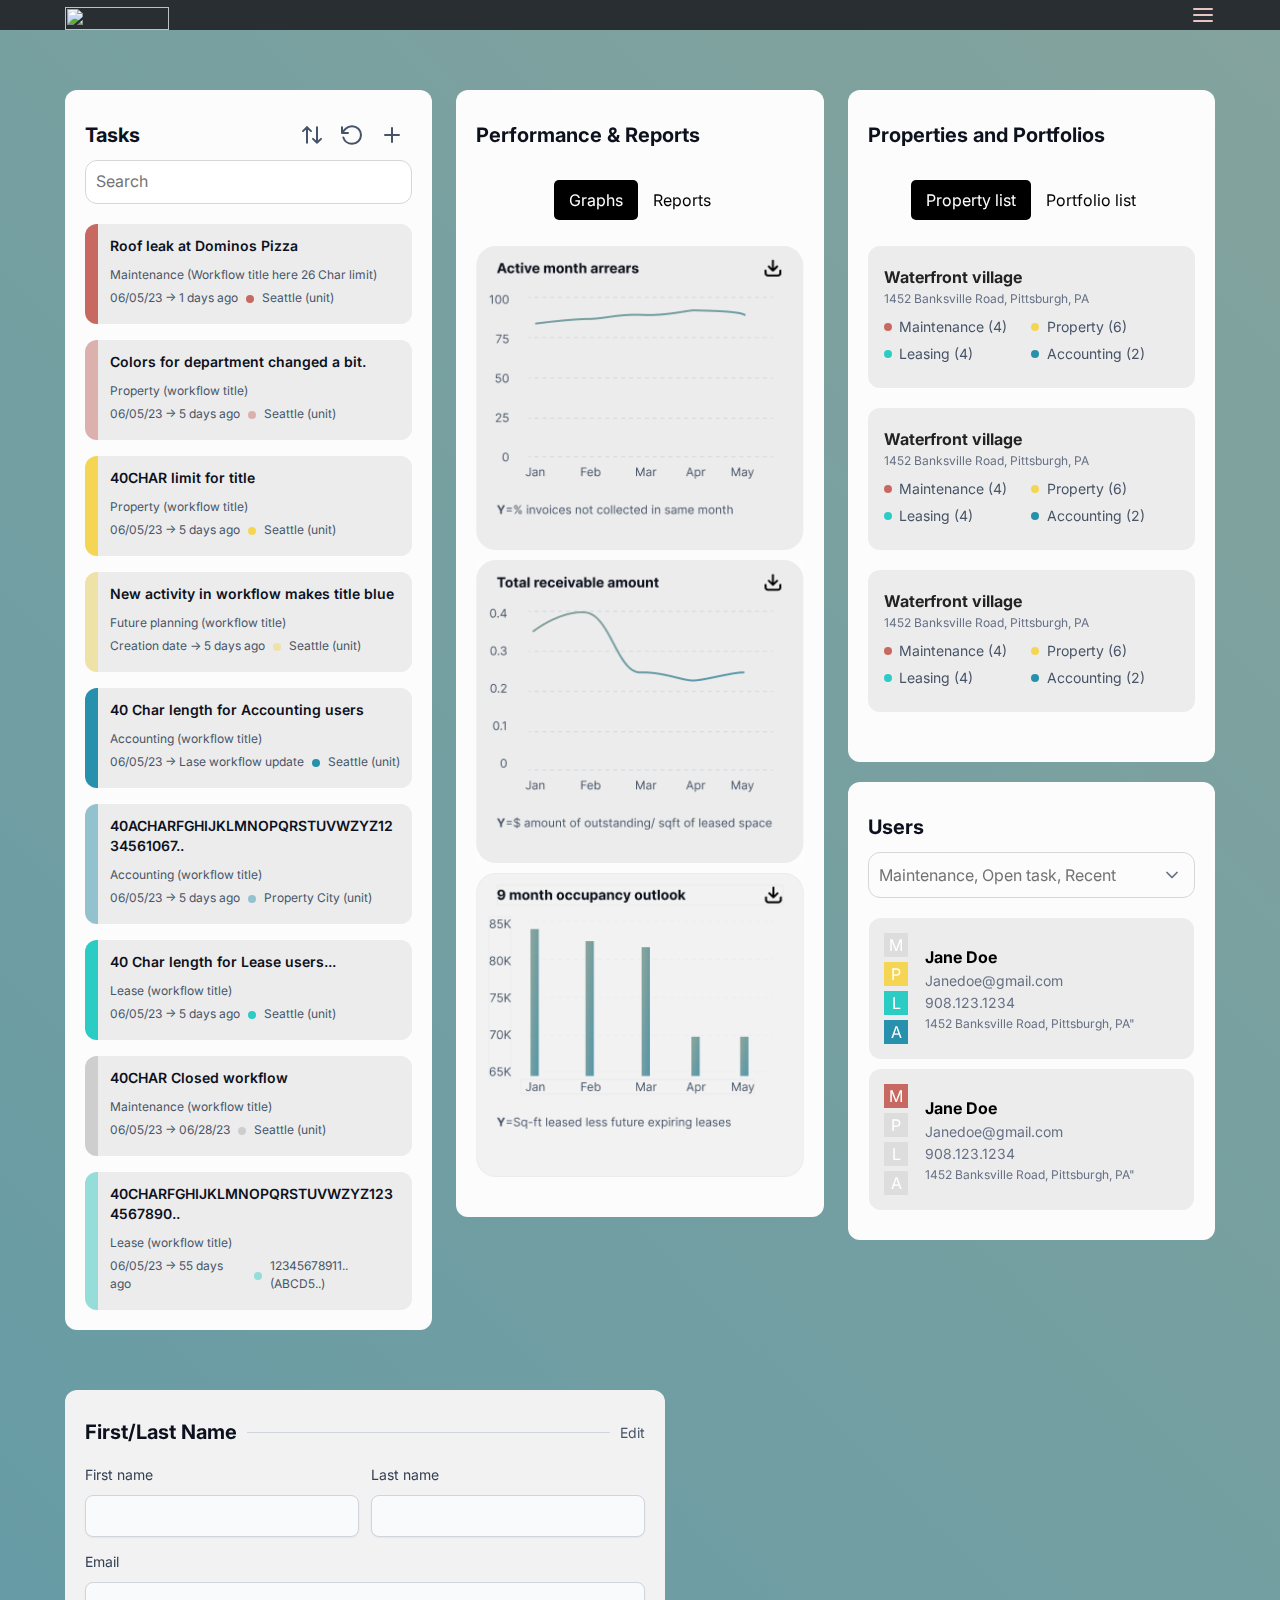
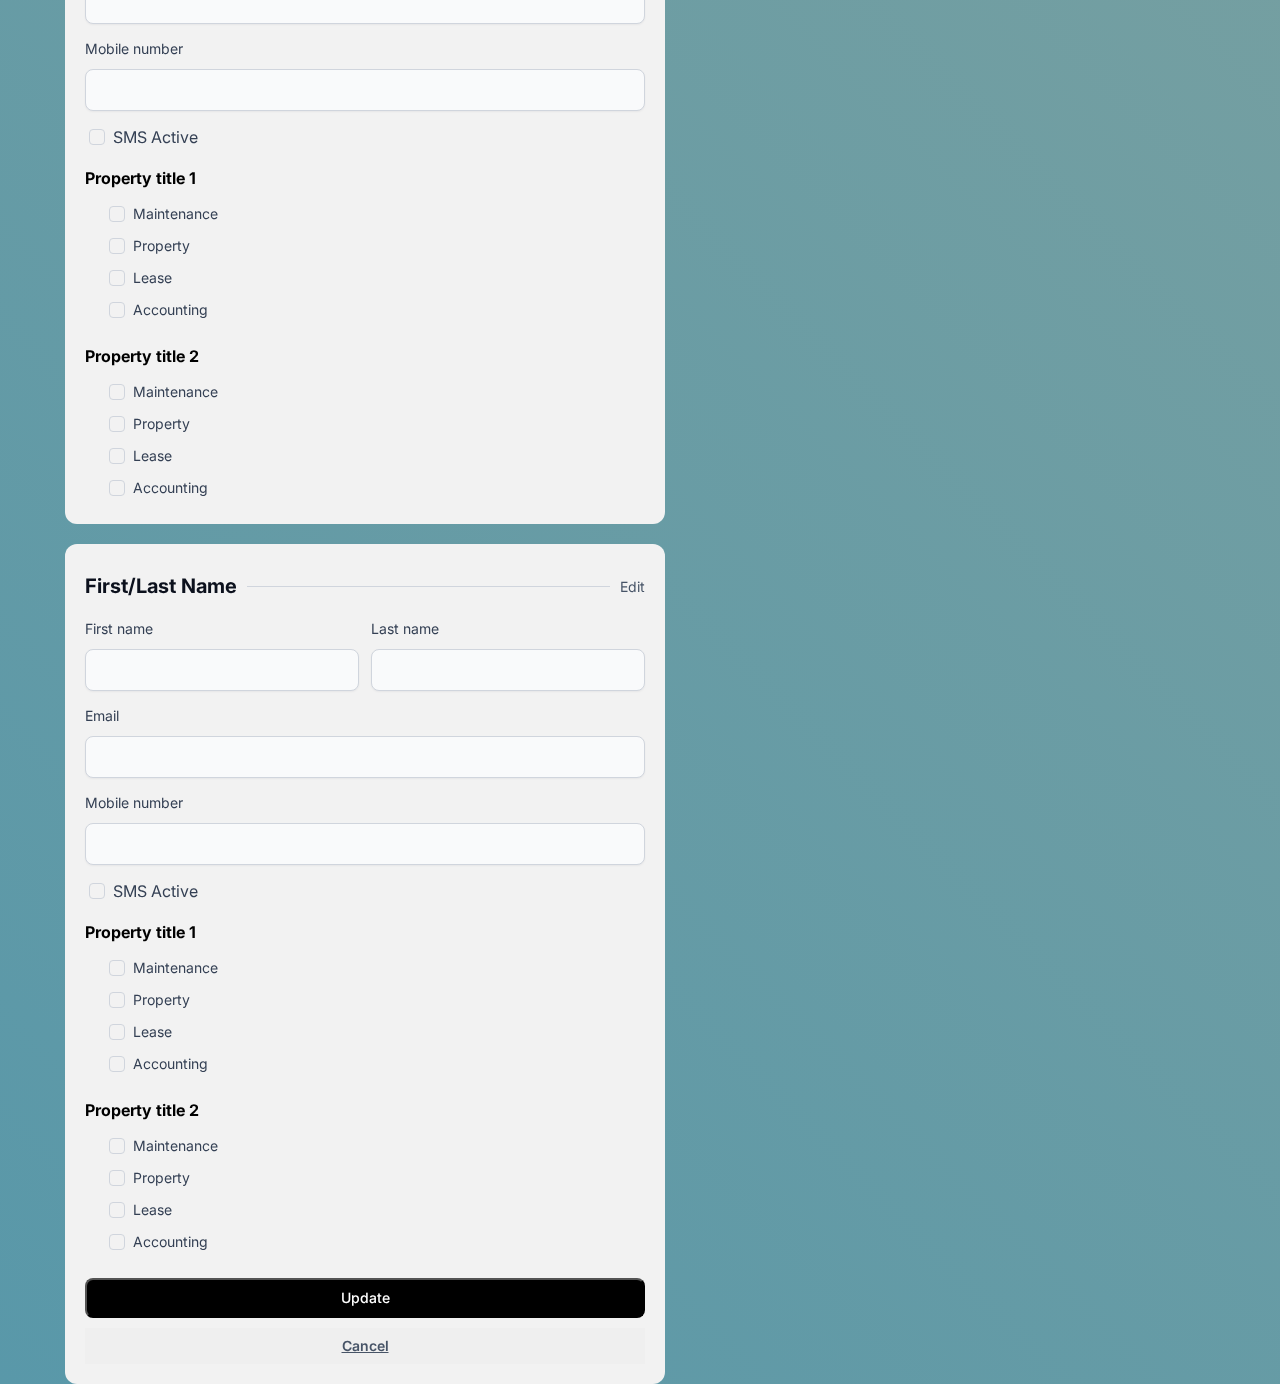
==== commit c3a535bf: "remove css folder" ====
--- a/index.html
+++ b/index.html
@@ -4,11 +4,11 @@
     <meta charset="utf-8" />
     <meta name="viewport" content="width=device-width, initial-scale=1.0">
     <link rel="stylesheet" href="globals.css" />
-    <link rel="stylesheet" href="/css/styleguide.css" />
-    <link rel="stylesheet" href="/css/bootstrap.css" />
-    <link rel="stylesheet" href="/css/style.css" />
+    <link rel="stylesheet" href="styleguide.css" />
+    <link rel="stylesheet" href="bootstrap.css" />
+    <link rel="stylesheet" href="style.css" />
     <link rel="stylesheet" href="globals.css" />
-      <link rel="stylesheet" href="/css/styleguide.css" />
+      <link rel="stylesheet" href="styleguide.css" />
       <!-- <link rel="stylesheet" href="style.css" /> -->
     <script type="text/javascript" src="bootstrap.js"></script>
     <link rel="stylesheet" href="https://cdnjs.cloudflare.com/ajax/libs/font-awesome/6.6.0/css/all.min.css">
--- a/styleguide.css
+++ b/styleguide.css
@@ -0,0 +1,48 @@
+:root {
+  --card: rgba(234, 236, 240, 0.5);
+  --gray-950: rgba(12, 17, 29, 1);
+  --gray-600: rgba(71, 84, 103, 1);
+  --gray-25: rgba(252, 252, 253, 1);
+  --gray-900: rgba(16, 24, 40, 1);
+  --gray-500: rgba(102, 112, 133, 1);
+  --basewhite: rgba(255, 255, 255, 1);
+  --gray-300: rgba(208, 213, 221, 1);
+  --gray-200: rgba(234, 236, 240, 1);
+  --card: rgba(234, 236, 240, 0.5);
+  --text-xl-bold-font-family: "Inter", Helvetica;
+  --text-xl-bold-font-weight: 700;
+  --text-xl-bold-font-size: 20px;
+  --text-xl-bold-letter-spacing: 0px;
+  --text-xl-bold-line-height: 30px;
+  --text-xl-bold-font-style: normal;
+  --text-md-bold-font-family: "Inter", Helvetica;
+  --text-md-bold-font-weight: 700;
+  --text-md-bold-font-size: 16px;
+  --text-md-bold-letter-spacing: 0px;
+  --text-md-bold-line-height: 24px;
+  --text-md-bold-font-style: normal;
+  --text-sm-bold-font-family: "Inter", Helvetica;
+  --text-sm-bold-font-weight: 700;
+  --text-sm-bold-font-size: 14px;
+  --text-sm-bold-letter-spacing: 0px;
+  --text-sm-bold-line-height: 20px;
+  --text-sm-bold-font-style: normal;
+  --text-xs-regular-font-family: "Inter", Helvetica;
+  --text-xs-regular-font-weight: 400;
+  --text-xs-regular-font-size: 12px;
+  --text-xs-regular-letter-spacing: 0px;
+  --text-xs-regular-line-height: 18px;
+  --text-xs-regular-font-style: normal;
+  --text-md-medium-font-family: "Inter", Helvetica;
+  --text-md-medium-font-weight: 500;
+  --text-md-medium-font-size: 16px;
+  --text-md-medium-letter-spacing: 0px;
+  --text-md-medium-line-height: 24px;
+  --text-md-medium-font-style: normal;
+  --text-md-regular-font-family: "Inter", Helvetica;
+  --text-md-regular-font-weight: 400;
+  --text-md-regular-font-size: 16px;
+  --text-md-regular-letter-spacing: 0px;
+  --text-md-regular-line-height: 24px;
+  --text-md-regular-font-style: normal;
+}
--- a/styleguide.css
+++ b/styleguide.css
@@ -0,0 +1,48 @@
+:root {
+  --card: rgba(234, 236, 240, 0.5);
+  --gray-950: rgba(12, 17, 29, 1);
+  --gray-600: rgba(71, 84, 103, 1);
+  --gray-25: rgba(252, 252, 253, 1);
+  --gray-900: rgba(16, 24, 40, 1);
+  --gray-500: rgba(102, 112, 133, 1);
+  --basewhite: rgba(255, 255, 255, 1);
+  --gray-300: rgba(208, 213, 221, 1);
+  --gray-200: rgba(234, 236, 240, 1);
+  --card: rgba(234, 236, 240, 0.5);
+  --text-xl-bold-font-family: "Inter", Helvetica;
+  --text-xl-bold-font-weight: 700;
+  --text-xl-bold-font-size: 20px;
+  --text-xl-bold-letter-spacing: 0px;
+  --text-xl-bold-line-height: 30px;
+  --text-xl-bold-font-style: normal;
+  --text-md-bold-font-family: "Inter", Helvetica;
+  --text-md-bold-font-weight: 700;
+  --text-md-bold-font-size: 16px;
+  --text-md-bold-letter-spacing: 0px;
+  --text-md-bold-line-height: 24px;
+  --text-md-bold-font-style: normal;
+  --text-sm-bold-font-family: "Inter", Helvetica;
+  --text-sm-bold-font-weight: 700;
+  --text-sm-bold-font-size: 14px;
+  --text-sm-bold-letter-spacing: 0px;
+  --text-sm-bold-line-height: 20px;
+  --text-sm-bold-font-style: normal;
+  --text-xs-regular-font-family: "Inter", Helvetica;
+  --text-xs-regular-font-weight: 400;
+  --text-xs-regular-font-size: 12px;
+  --text-xs-regular-letter-spacing: 0px;
+  --text-xs-regular-line-height: 18px;
+  --text-xs-regular-font-style: normal;
+  --text-md-medium-font-family: "Inter", Helvetica;
+  --text-md-medium-font-weight: 500;
+  --text-md-medium-font-size: 16px;
+  --text-md-medium-letter-spacing: 0px;
+  --text-md-medium-line-height: 24px;
+  --text-md-medium-font-style: normal;
+  --text-md-regular-font-family: "Inter", Helvetica;
+  --text-md-regular-font-weight: 400;
+  --text-md-regular-font-size: 16px;
+  --text-md-regular-letter-spacing: 0px;
+  --text-md-regular-line-height: 24px;
+  --text-md-regular-font-style: normal;
+}
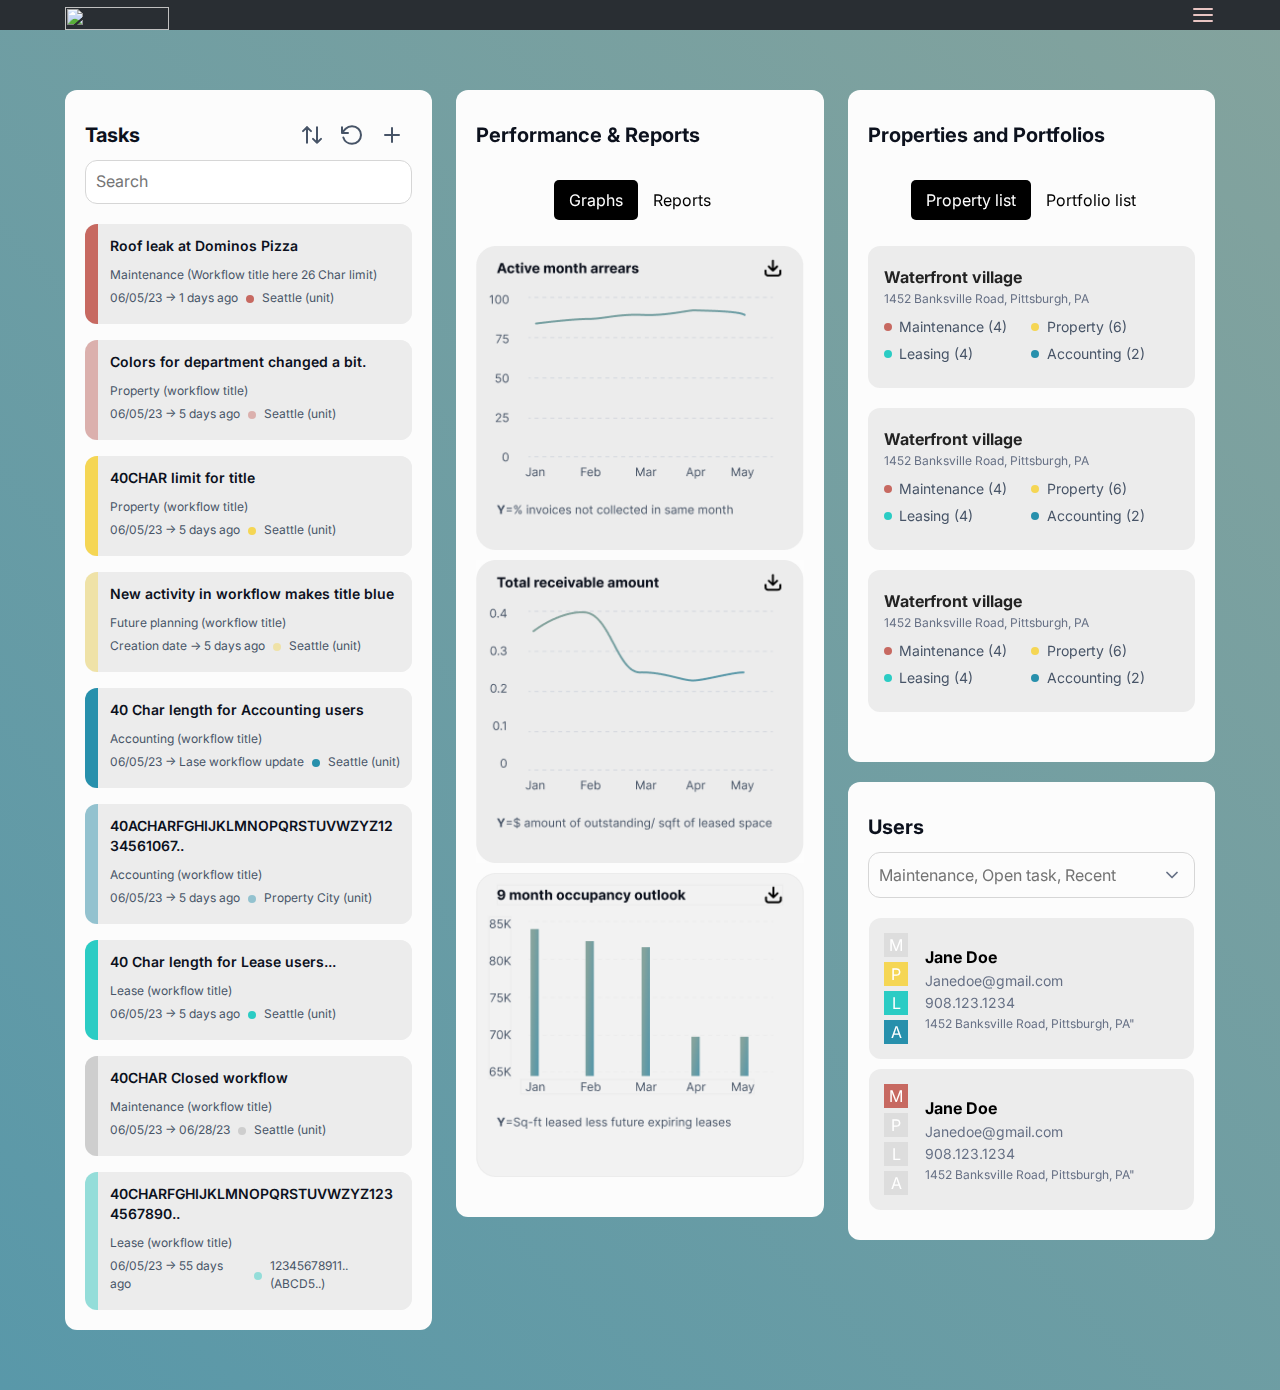
==== commit 105cc766: "done everything" ====
--- a/index.html
+++ b/index.html
@@ -31,10 +31,10 @@
                     <li class="sub_menu_item show">
                       <p>Add</p>
                       <div class="sub_menu_arrow">
-                        <div class="open_arrow" style="display: none;">
+                        <div class="open_arrow" style="display: block;">
                           <img class="img" src="img/chevron-right.svg">
                         </div>
-                        <div class="close_arrow" style="display: block;">
+                        <div class="close_arrow" style="display: none;">
                           <img class="img" src="img/chevron-right-2.svg">
                         </div>
                       </div>
@@ -754,162 +754,8 @@
           </div>
         </div>
       </div>
-      
-      
-      
-      
-      
-      <div class="user_information">
-        <div class="container">
-          <div class="row">
-            <div class="col-md-12">
-              <div class="user_acoount_1">
-                <div class="box_contant">
-                  <div class="user_title">
-                    <div class="text-wrapper-2">First/Last Name</div>
-                    <div class="user_edit"><a href="#">Edit</a></div>
-                  </div>
-                  <div class="user_form">
-                    <div class="flex_wrap">
-                      <div class="form-group">
-                        <label for="firstname">First name</label>
-                        <input type="text" name="first-name">
-                      </div>
-                      <div class="form-group">
-                        <label for="lastname">Last name</label>
-                        <input type="text" name="last-name">
-                      </div>
-                    </div>
-                    <div class="form-group">
-                      <label for="Email">Email</label>
-                      <input type="email" name="Email">
-                    </div>
-                    <div class="form-group">
-                      <label for="lastname">Mobile number</label>
-                      <input type="number" name="Mobile number">
-                    </div>
-                    <label class="active_sms">
-                      <input type="checkbox" name="smsactive" value="smsactive" id="smsactive" onclick="handleCheckboxClick(this)">SMS Active
-                    </label>
-                    <div class="proerty_info">
-                      <div class="menu_title">
-                        <span><strong>Property title 1</strong></span>
-                      </div>
-                      <label class="form-group">
-                        <input type="checkbox" name="department-info" value="maintenance" id="maintenance" onclick="handleCheckboxClick(this)">Maintenance
-                      </label>
-                      <label class="form-group">
-                        <input type="checkbox" name="department-info" value="property" id="property" onclick="handleCheckboxClick(this)">Property
-                      </label>
-                      <label class="form-group">
-                        <input type="checkbox" name="department-info" value="lease" id="lease" onclick="handleCheckboxClick(this)">Lease
-                      </label>
-                      <label class="form-group">
-                        <input type="checkbox" name="department-info" value="accounting" id="accounting" onclick="handleCheckboxClick(this)">Accounting
-                      </label>
-                    </div>
-                    <div class="proerty_info">
-                      <div class="menu_title">
-                        <span><strong>Property title 2</strong></span>
-                      </div>
-                      <label class="form-group">
-                        <input type="checkbox" name="department-info" value="maintenance" id="maintenance" onclick="handleCheckboxClick(this)">Maintenance
-                      </label>
-                      <label class="form-group">
-                        <input type="checkbox" name="department-info" value="property" id="property" onclick="handleCheckboxClick(this)">Property
-                      </label>
-                      <label class="form-group">
-                        <input type="checkbox" name="department-info" value="lease" id="lease" onclick="handleCheckboxClick(this)">Lease
-                      </label>
-                      <label class="form-group">
-                        <input type="checkbox" name="department-info" value="accounting" id="accounting" onclick="handleCheckboxClick(this)">Accounting
-                      </label>
-                    </div>
-          
-                  </div>
-                </div>
-              </div>
-              <div class="user_acoount_2">
-                <div class="box_contant">
-                  <div class="user_title">
-                    <div class="text-wrapper-2">First/Last Name</div>
-                    <div class="user_edit"><a href="#">Edit</a></div>
-                  </div>
-                  <div class="user_form">
-                    <div class="flex_wrap">
-                      <div class="form-group">
-                        <label for="firstname">First name</label>
-                        <input type="text" name="first-name">
-                      </div>
-                      <div class="form-group">
-                        <label for="lastname">Last name</label>
-                        <input type="text" name="last-name">
-                      </div>
-                    </div>
-                    <div class="form-group">
-                      <label for="Email">Email</label>
-                      <input type="email" name="Email">
-                    </div>
-                    <div class="form-group">
-                      <label for="lastname">Mobile number</label>
-                      <input type="number" name="Mobile number">
-                    </div>
-                    <label class="active_sms">
-                      <input type="checkbox" name="smsactive" value="smsactive" id="smsactive">SMS Active
-                    </label>
-                    <div class="proerty_info">
-                      <div class="menu_title">
-                        <span><strong>Property title 1</strong></span>
-                      </div>
-                      <label class="form-group">
-                        <input type="checkbox" name="department-info" value="maintenance" id="maintenance">Maintenance
-                      </label>
-                      <label class="form-group">
-                        <input type="checkbox" name="department-info" value="property" id="property">Property
-                      </label>
-                      <label class="form-group">
-                        <input type="checkbox" name="department-info" value="lease" id="lease">Lease
-                      </label>
-                      <label class="form-group">
-                        <input type="checkbox" name="department-info" value="accounting" id="accounting">Accounting
-                      </label>
-                    </div>
-                    <div class="proerty_info">
-                      <div class="menu_title">
-                        <span><strong>Property title 2</strong></span>
-                      </div>
-                      <label class="form-group">
-                        <input type="checkbox" name="department-info" value="maintenance" id="maintenance">Maintenance
-                      </label>
-                      <label class="form-group">
-                        <input type="checkbox" name="department-info" value="property" id="property">Property
-                      </label>
-                      <label class="form-group">
-                        <input type="checkbox" name="department-info" value="lease" id="lease" onclick="handleCheckboxClick(this)">Lease
-                      </label>
-                      <label class="form-group">
-                        <input type="checkbox" name="department-info" value="accounting" id="accounting" onclick="handleCheckboxClick(this)">Accounting
-                      </label>
-                    </div>
-                    <div class="btn_wrap">
-                      <button type="button" id="update">Update</button>
-                      <button type="button" id="cancel">Cancel</button>
-                    </div>
-                  </div>
-                </div>
-              </div>
-            </div>
-          </div>
-        </div>
-      </div>
-
-
-
     </div>
 <!-- dashboard-menu end -->
-
-
-
 
     <!-- hamburger-button -->
   <script>
